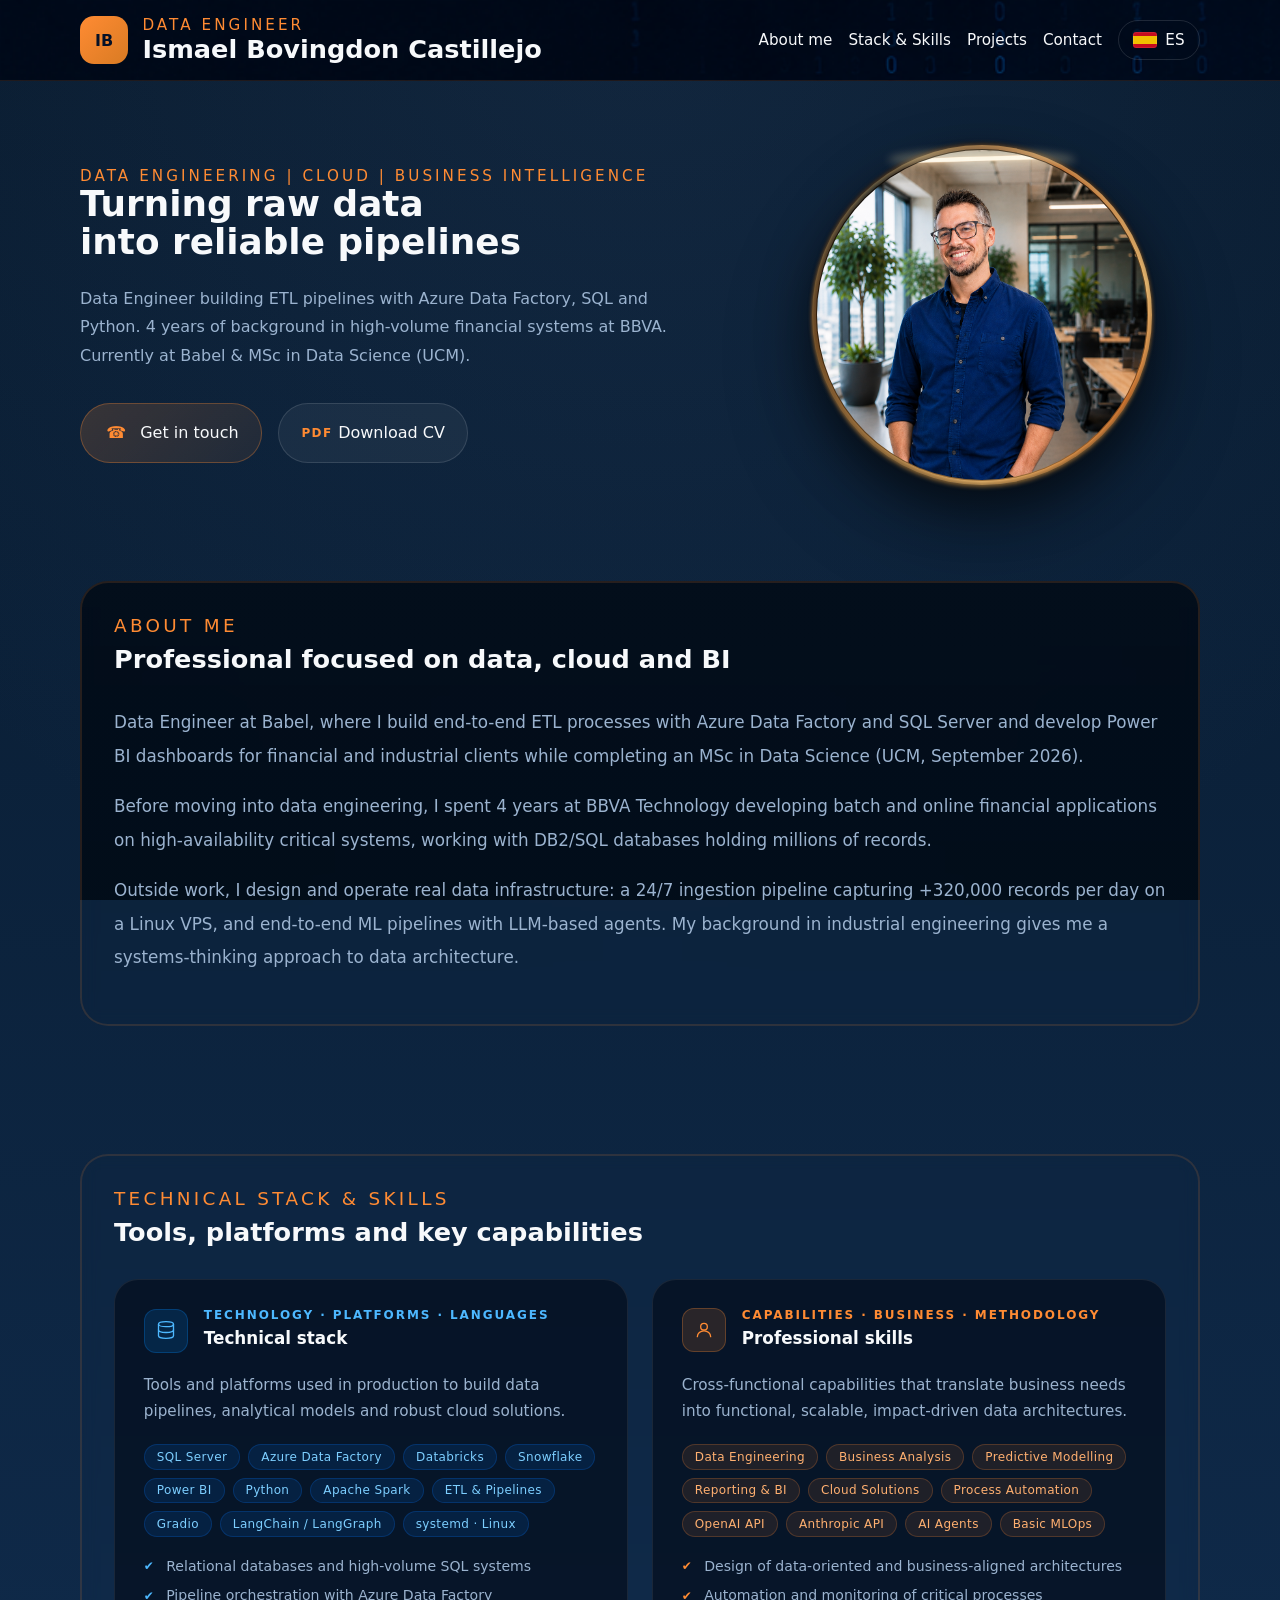
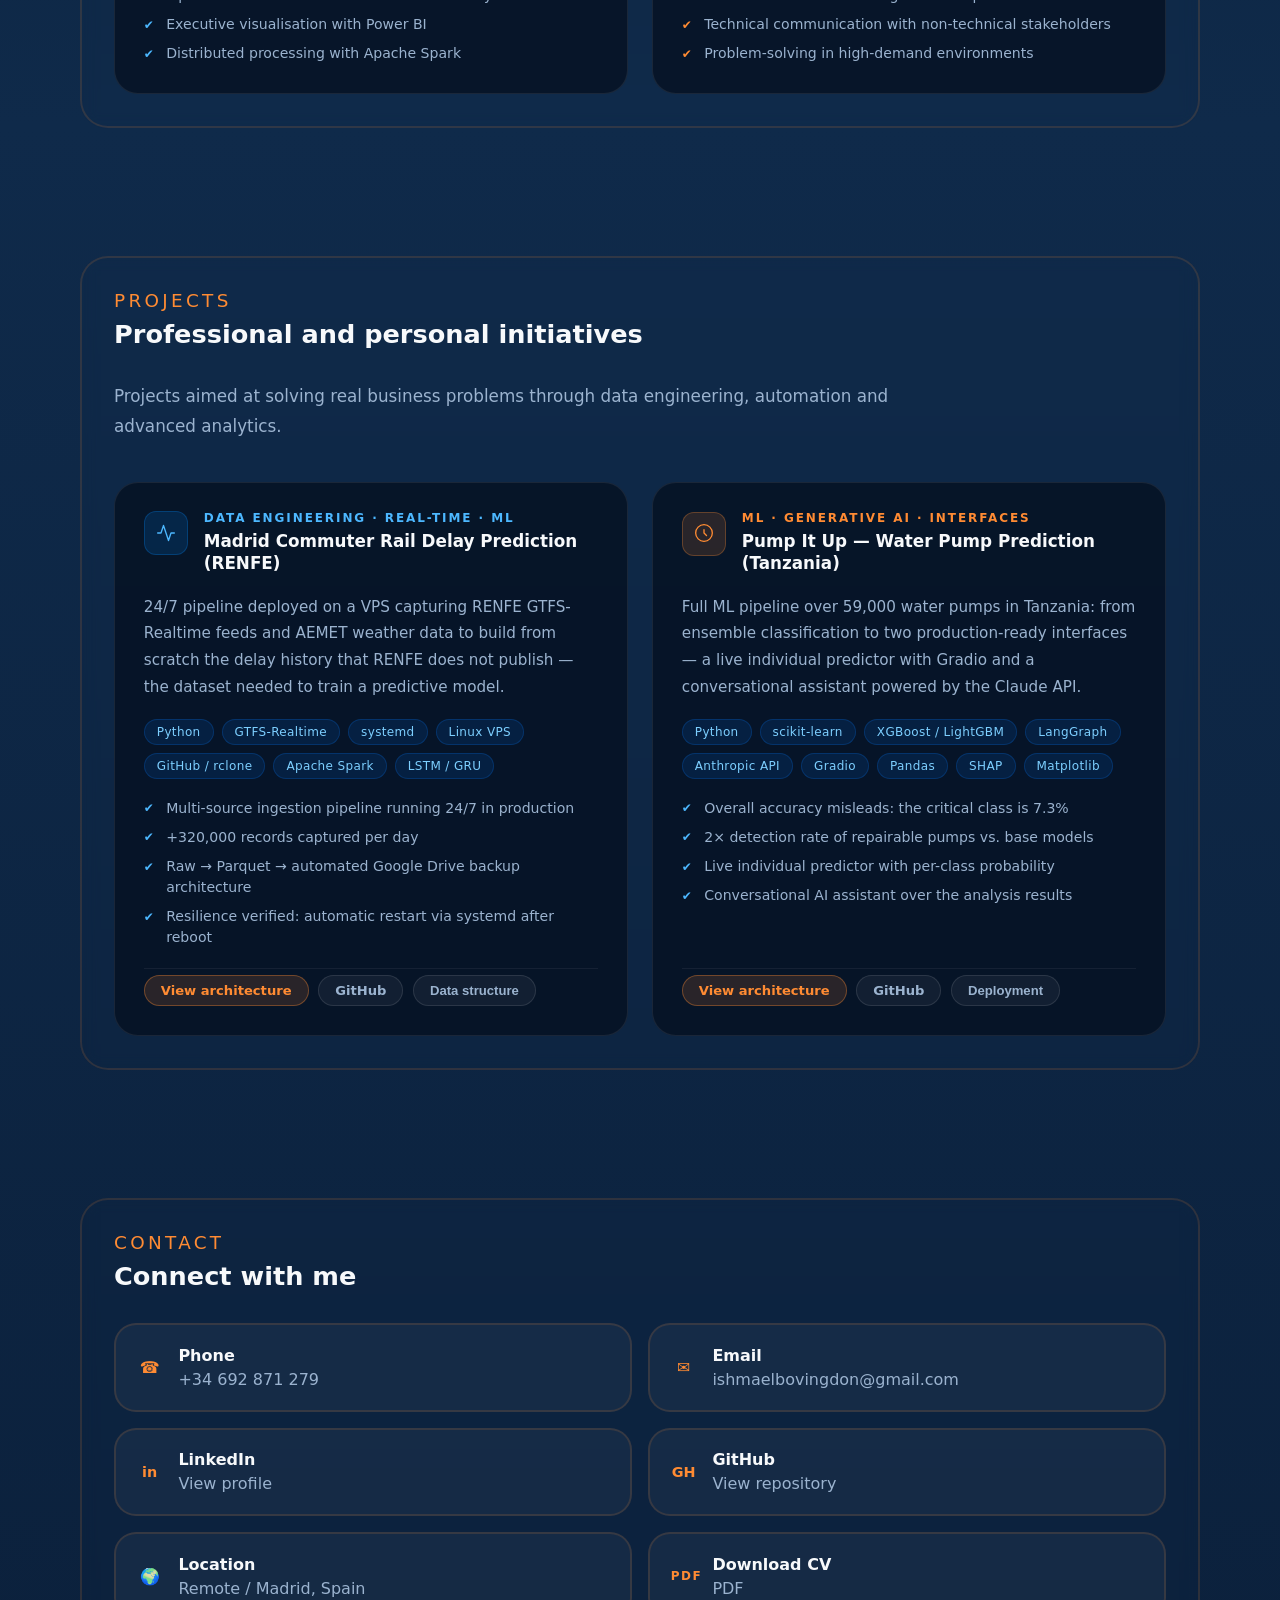
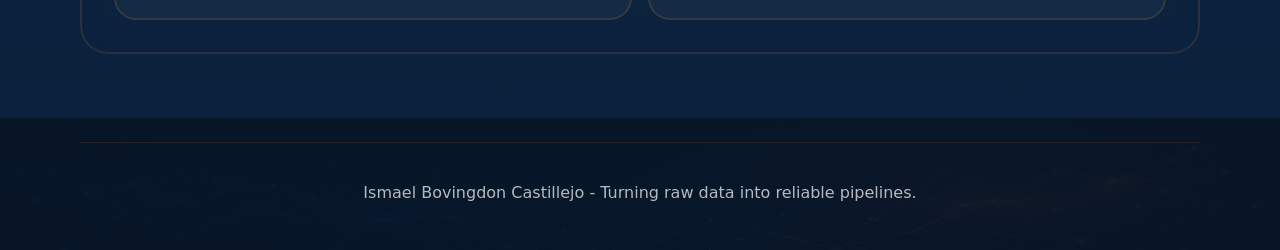
==== index-en.html @ 534a8f29 "Change job title from Junior Data Engineer to Data Engineer" ====
<!DOCTYPE html>
<html lang="en">
<head>
  <meta charset="UTF-8" />
  <meta name="viewport" content="width=device-width, initial-scale=1.0" />
  <title>Ismael Bovingdon Castillejo | Data Engineer</title>
  <link rel="stylesheet" href="styles.css" />
  <style>
    /* Modal deployment */
    .modal-overlay {
      display: none;
      position: fixed;
      inset: 0;
      z-index: 100;
      background: rgba(4, 17, 39, 0.88);
      backdrop-filter: blur(8px);
      -webkit-backdrop-filter: blur(8px);
      align-items: center;
      justify-content: center;
      padding: 1.5rem;
    }
    .modal-overlay.open { display: flex; }
    .modal-box {
      background: linear-gradient(145deg, #0c1a36, #112846);
      border: 1px solid rgba(255, 139, 51, 0.28);
      border-radius: 24px;
      padding: 2rem;
      max-width: 860px;
      width: 100%;
      max-height: 90vh;
      overflow-y: auto;
      position: relative;
      display: flex;
      flex-direction: column;
      gap: 1.4rem;
    }
    .modal-close {
      position: absolute;
      top: 1.2rem;
      right: 1.4rem;
      background: none;
      border: none;
      color: var(--muted);
      font-size: 1.5rem;
      cursor: pointer;
      line-height: 1;
      transition: color 0.2s;
    }
    .modal-close:hover { color: var(--accent); }
    .modal-title {
      font-size: 1.1rem;
      font-weight: 700;
      color: var(--text);
      padding-right: 2rem;
    }
    .modal-subtitle {
      font-size: 0.85rem;
      color: var(--accent);
      letter-spacing: 0.14em;
      text-transform: uppercase;
      margin-top: -0.8rem;
    }
    .modal-images {
      display: grid;
      grid-template-columns: 1fr 1fr;
      gap: 1rem;
    }
    .modal-images img {
      width: 100%;
      border-radius: 14px;
      border: 1px solid rgba(255, 255, 255, 0.08);
    }
    .modal-caption {
      font-size: 0.8rem;
      color: var(--muted);
      text-align: center;
      margin-top: 0.3rem;
    }
    .modal-pdf-frame {
      width: 100%;
      height: 72vh;
      border: 1px solid rgba(255, 255, 255, 0.08);
      border-radius: 14px;
      background: #0a1730;
    }
    .modal-pdf-actions {
      display: flex;
      justify-content: center;
      flex-wrap: wrap;
      gap: 1rem;
    }
    @media (max-width: 600px) {
      .modal-images { grid-template-columns: 1fr; }
      .modal-pdf-frame { height: 60vh; }
    }
  </style>
  <!-- Google tag (gtag.js) -->
  <script async src="https://www.googletagmanager.com/gtag/js?id=G-GRXR2Z2P9X"></script>
  <script>
    window.dataLayer = window.dataLayer || [];
    function gtag(){dataLayer.push(arguments);}
    gtag('js', new Date());

    gtag('config', 'G-GRXR2Z2P9X');
  </script>
</head>
<body>
  <header class="site-header">
    <div class="container header-inner">
      <div class="brand-group">
        <span class="brand-symbol">IB</span>
        <div>
          <p class="eyebrow">Data Engineer</p>
          <h1>Ismael Bovingdon Castillejo</h1>
        </div>
      </div>
      <nav class="main-nav" aria-label="Main navigation">
        <a href="#about">About me</a>
        <a href="#skills">Stack & Skills</a>
        <a href="#projects">Projects</a>
        <a href="#contact">Contact</a>
        <a class="lang-toggle" href="index.html" title="Versión en español">
          <span class="flag-icon flag-icon--es" aria-hidden="true"></span>
          ES
        </a>
      </nav>
    </div>
  </header>

  <main>
    <section class="hero">
      <div class="container hero-grid">
        <div class="hero-copy">
          <p class="eyebrow">Data Engineering | Cloud | Business Intelligence</p>
          <h2>Turning raw data<br>into reliable pipelines</h2>
          <p class="hero-text">
            Data Engineer building ETL pipelines with Azure Data Factory, SQL and Python. 
            4 years of background in high-volume financial systems at BBVA. 
            Currently at Babel & MSc in Data Science (UCM).
          </p>
          <div class="hero-actions">
            <a class="cta-button accent" href="#contact">
              <span class="icon-phone" aria-hidden="true"></span>
              Get in touch
            </a>
            <a class="cta-button" href="assets/CV_Ismael_Bovingdon_EN.pdf" download>
              <span class="icon-pdf" aria-hidden="true"></span>
              Download CV
            </a>
          </div>
        </div>

        <div class="hero-visual">
          <div class="avatar-wrapper">
            <div class="avatar-frame">
              <img src="assets/profile.png" alt="Ismael Bovingdon" />
            </div>
          </div>
        </div>
      </div>
    </section>

    <section id="about" class="section about-section">
      <div class="container section-inner">
        <div class="section-heading">
          <span>About me</span>
          <h2>Professional focused on data, cloud and BI</h2>
        </div>
        <div class="about-copy">
          <p>Data Engineer at Babel, where I build end-to-end ETL processes with Azure Data Factory and SQL Server and develop Power BI dashboards for financial and industrial clients while completing an MSc in Data Science (UCM, September 2026).</p>  
          <p>Before moving into data engineering, I spent 4 years at BBVA Technology developing batch and online financial applications on high-availability critical systems, working with DB2/SQL databases holding millions of records.</p>
          <p>Outside work, I design and operate real data infrastructure: a 24/7 ingestion pipeline capturing +320,000 records per day on a Linux VPS, and end-to-end ML pipelines with LLM-based agents. My background in industrial engineering gives me a systems-thinking approach to data architecture.</p>
        </div>
      </div>
    </section>

    <section id="skills" class="section skills-section">
      <div class="container section-inner">
        <div class="section-heading">
          <span>Technical Stack & Skills</span>
          <h2>Tools, platforms and key capabilities</h2>
        </div>

        <div class="project-cards-grid">

          <!-- Card Tech Stack -->
          <article class="project-card-enterprise">
            <div class="pce-glow pce-glow--blue"></div>
            <div class="pce-header">
              <div class="pce-icon" aria-hidden="true">
                <svg viewBox="0 0 24 24" fill="none" stroke="currentColor" stroke-width="1.6" stroke-linecap="round" stroke-linejoin="round">
                  <ellipse cx="12" cy="5" rx="9" ry="3"/><path d="M21 12c0 1.66-4 3-9 3s-9-1.34-9-3"/><path d="M3 5v14c0 1.66 4 3 9 3s9-1.34 9-3V5"/>
                </svg>
              </div>
              <div class="pce-meta">
                <span class="pce-category">Technology · Platforms · Languages</span>
                <h3 class="pce-title">Technical stack</h3>
              </div>
            </div>
            <p class="pce-description">Tools and platforms used in production to build data pipelines, analytical models and robust cloud solutions.</p>
            <div class="pce-stack">
              <span>SQL Server</span>
              <span>Azure Data Factory</span>
              <span>Databricks</span>
              <span>Snowflake</span>
              <span>Power BI</span>
              <span>Python</span>
              <span>Apache Spark</span>
              <span>ETL & Pipelines</span>
              <span>Gradio</span>
              <span>LangChain / LangGraph</span>
              <span>systemd · Linux</span>
            </div>
            <ul class="pce-impact">
              <li>Relational databases and high-volume SQL systems</li>
              <li>Pipeline orchestration with Azure Data Factory</li>
              <li>Executive visualisation with Power BI</li>
              <li>Distributed processing with Apache Spark</li>
            </ul>
          </article>

          <!-- Card Skills -->
          <article class="project-card-enterprise">
            <div class="pce-glow pce-glow--orange"></div>
            <div class="pce-header">
              <div class="pce-icon pce-icon--orange" aria-hidden="true">
                <svg viewBox="0 0 24 24" fill="none" stroke="currentColor" stroke-width="1.6" stroke-linecap="round" stroke-linejoin="round">
                  <circle cx="12" cy="8" r="4"/><path d="M4 20c0-4 3.6-7 8-7s8 3 8 7"/>
                </svg>
              </div>
              <div class="pce-meta">
                <span class="pce-category pce-category--orange">Capabilities · Business · Methodology</span>
                <h3 class="pce-title">Professional skills</h3>
              </div>
            </div>
            <p class="pce-description">Cross-functional capabilities that translate business needs into functional, scalable, impact-driven data architectures.</p>
            <div class="pce-stack pce-stack--orange">
              <span>Data Engineering</span>
              <span>Business Analysis</span>
              <span>Predictive Modelling</span>
              <span>Reporting & BI</span>
              <span>Cloud Solutions</span>
              <span>Process Automation</span>
              <span>OpenAI API</span>
              <span>Anthropic API</span>
              <span>AI Agents</span>
              <span>Basic MLOps</span>
            </div>
            <ul class="pce-impact pce-impact--orange">
              <li>Design of data-oriented and business-aligned architectures</li>
              <li>Automation and monitoring of critical processes</li>
              <li>Technical communication with non-technical stakeholders</li>
              <li>Problem-solving in high-demand environments</li>
            </ul>
          </article>

        </div>
      </div>
    </section>

    <section id="projects" class="section projects-section">
      <div class="container section-inner">
        <div class="section-heading">
          <span>Projects</span>
          <h2>Professional and personal initiatives</h2>
        </div>
        <p class="projects-narrative">Projects aimed at solving real business problems through data engineering, automation and advanced analytics.</p>

        <div class="project-cards-grid">

          <!-- Card 1 — TFM Cercanías RENFE -->
          <article class="project-card-enterprise">
            <div class="pce-glow pce-glow--blue"></div>
            <div class="pce-header">
              <div class="pce-icon" aria-hidden="true">
                <svg viewBox="0 0 24 24" fill="none" stroke="currentColor" stroke-width="1.6" stroke-linecap="round" stroke-linejoin="round">
                  <polyline points="22 12 18 12 15 21 9 3 6 12 2 12"/>
                </svg>
              </div>
              <div class="pce-meta">
                <span class="pce-category">Data Engineering · Real-Time · ML</span>
                <h3 class="pce-title">Madrid Commuter Rail Delay Prediction (RENFE)</h3>
              </div>
            </div>
            <p class="pce-description">24/7 pipeline deployed on a VPS capturing RENFE GTFS-Realtime feeds and AEMET weather data to build from scratch the delay history that RENFE does not publish — the dataset needed to train a predictive model.</p>
            <div class="pce-stack">
              <span>Python</span>
              <span>GTFS-Realtime</span>
              <span>systemd</span>
              <span>Linux VPS</span>
              <span>GitHub / rclone</span>
              <span>Apache Spark</span>
              <span>LSTM / GRU</span>
            </div>
            <ul class="pce-impact">
              <li>Multi-source ingestion pipeline running 24/7 in production</li>
              <li>+320,000 records captured per day</li>
              <li>Raw → Parquet → automated Google Drive backup architecture</li>
              <li>Resilience verified: automatic restart via systemd after reboot</li>
            </ul>
            <div class="pce-actions">
              <a class="pce-btn pce-btn--primary" href="https://github.com/I-Bovingdon/Renfe-delay-prediction-pipeline/blob/main/README.md" target="_blank" rel="noopener">View architecture</a>
              <a class="pce-btn" href="https://github.com/I-Bovingdon/Renfe-delay-prediction-pipeline" target="_blank" rel="noopener">GitHub</a>
              <button class="pce-btn" onclick="document.getElementById('modal-renfe-pdf').classList.add('open')">Data structure</button>
            </div>
          </article>

          <!-- Card 2 — Pump It Up -->
          <article class="project-card-enterprise">
            <div class="pce-glow pce-glow--orange"></div>
            <div class="pce-header">
              <div class="pce-icon pce-icon--orange" aria-hidden="true">
                <svg viewBox="0 0 24 24" fill="none" stroke="currentColor" stroke-width="1.6" stroke-linecap="round" stroke-linejoin="round">
                  <path d="M12 2a10 10 0 1 0 0 20A10 10 0 0 0 12 2z"/><path d="M12 8v4l3 3"/>
                </svg>
              </div>
              <div class="pce-meta">
                <span class="pce-category pce-category--orange">ML · Generative AI · Interfaces</span>
                <h3 class="pce-title">Pump It Up — Water Pump Prediction (Tanzania)</h3>
              </div>
            </div>
            <p class="pce-description">Full ML pipeline over 59,000 water pumps in Tanzania: from ensemble classification to two production-ready interfaces — a live individual predictor with Gradio and a conversational assistant powered by the Claude API.</p>
            <div class="pce-stack">
              <span>Python</span>
              <span>scikit-learn</span>
              <span>XGBoost / LightGBM</span>
              <span>LangGraph</span>
              <span>Anthropic API</span>
              <span>Gradio</span>
              <span>Pandas</span>
              <span>SHAP</span>
              <span>Matplotlib</span>
            </div>
            <ul class="pce-impact">
              <li>Overall accuracy misleads: the critical class is 7.3%</li>
              <li>2× detection rate of repairable pumps vs. base models</li>
              <li>Live individual predictor with per-class probability</li>
              <li>Conversational AI assistant over the analysis results</li>
            </ul>
            <div class="pce-actions">
              <a class="pce-btn pce-btn--primary" href="https://github.com/I-Bovingdon/MachineLearning_Pipeline_WaterInfrastructure_Agentic_EDA/blob/main/README.md" target="_blank" rel="noopener">View architecture</a>
              <a class="pce-btn" href="https://github.com/I-Bovingdon/MachineLearning_Pipeline_WaterInfrastructure_Agentic_EDA" target="_blank" rel="noopener">GitHub</a>
              <button class="pce-btn" onclick="document.getElementById('modal-pumpitup').classList.add('open')">Deployment</button>
            </div>
          </article>

        </div>
      </div>
    </section>

    <section id="contact" class="section contact-section">
      <div class="container section-inner">
        <div class="section-heading">
          <span>Contact</span>
          <h2>Connect with me</h2>
        </div>
        <div class="contact-grid">
          <a class="contact-card" href="tel:+34692871279">
            <span class="icon-phone"></span>
            <div>
              <h3>Phone</h3>
              <p>+34 692 871 279</p>
            </div>
          </a>
          <a class="contact-card" href="mailto:ishmaelbovingdon@gmail.com">
            <span class="icon-mail"></span>
            <div>
              <h3>Email</h3>
              <p>ishmaelbovingdon@gmail.com</p>
            </div>
          </a>
          <a class="contact-card" href="https://www.linkedin.com/in/ismael-bovingdon-castillejo-6a775074/" target="_blank" rel="noopener noreferrer">
            <span class="icon-linkedin"></span>
            <div>
              <h3>LinkedIn</h3>
              <p>View profile</p>
            </div>
          </a>
          <a class="contact-card" href="https://github.com/I-Bovingdon" target="_blank" rel="noopener noreferrer">
            <span class="icon-github"></span>
            <div>
              <h3>GitHub</h3>
              <p>View repository</p>
            </div>
          </a>
          <div class="contact-card location-card" role="button" aria-label="Remote, Madrid, Spain">
            <span class="icon-location"></span>
            <div>
              <h3>Location</h3>
              <p>Remote / Madrid, Spain</p>
            </div>
          </div>
          <a class="contact-card" href="assets/CV_Ismael_Bovingdon_EN.pdf" download>
            <span class="icon-pdf"></span>
            <div>
              <h3>Download CV</h3>
              <p>PDF</p>
            </div>
          </a>
        </div>
      </div>
    </section>
  </main>

  <footer class="site-footer">
    <div class="container footer-inner">
      <p>Ismael Bovingdon Castillejo - Turning raw data into reliable pipelines.</p>
    </div>
  </footer>

  <!-- Modal: Pump It Up Deployment -->
  <div id="modal-pumpitup" class="modal-overlay" role="dialog" aria-modal="true" aria-label="Deployment — Pump It Up">
    <div class="modal-box">
      <button class="modal-close" onclick="document.getElementById('modal-pumpitup').classList.remove('open')" aria-label="Close">×</button>
      <p class="modal-subtitle">ML · Generative AI · Interfaces</p>
      <p class="modal-title">Pump It Up — Deployment interfaces</p>
      <div class="modal-images">
        <div>
          <img
            src="https://raw.githubusercontent.com/I-Bovingdon/MachineLearning_Pipeline_WaterInfrastructure_Agentic_EDA/main/05_images/EDA&Predictor.png"
            alt="Annex B — EDA Explorer & Individual Predictor (Gradio)"
          />
          <p class="modal-caption">Annex B — EDA Explorer & Individual Predictor (Gradio, port 7860)</p>
        </div>
        <div>
          <img
            src="https://raw.githubusercontent.com/I-Bovingdon/MachineLearning_Pipeline_WaterInfrastructure_Agentic_EDA/main/05_images/LLM-Assistant.png"
            alt="Annex C — Conversational AI Assistant (Claude API)"
          />
          <p class="modal-caption">Annex C — Conversational AI Assistant via Claude API (port 7862)</p>
        </div>
      </div>
    </div>
  </div>

  <!-- Modal: RENFE Data Structure (PDF) -->
  <div id="modal-renfe-pdf" class="modal-overlay" role="dialog" aria-modal="true" aria-label="Data structure — TFM Cercanías">
    <div class="modal-box">
      <button class="modal-close" onclick="document.getElementById('modal-renfe-pdf').classList.remove('open')" aria-label="Close">×</button>
      <p class="modal-subtitle">Data Engineering · Real-time · ML</p>
      <p class="modal-title">TFM Cercanías — Capture pipeline data structure</p>
      <iframe class="modal-pdf-frame" src="assets/Estructura_Datos_TFM_Cercanias.pdf#view=FitH" title="Data structure — TFM Cercanías (PDF)" loading="lazy"></iframe>
      <div class="modal-pdf-actions">
        <a class="pce-btn" href="assets/Estructura_Datos_TFM_Cercanias.pdf" target="_blank" rel="noopener">Open in new tab</a>
        <a class="pce-btn" href="https://github.com/I-Bovingdon/Renfe-delay-prediction-pipeline/blob/main/Estructura_Datos_TFM_Cercanias.pdf" target="_blank" rel="noopener">View on GitHub</a>
      </div>
    </div>
  </div>

  <script>
    // Close any modal on outside click
    document.querySelectorAll('.modal-overlay').forEach(function(overlay) {
      overlay.addEventListener('click', function(e) {
        if (e.target === overlay) overlay.classList.remove('open');
      });
    });
    // Close modals on Escape
    document.addEventListener('keydown', function(e) {
      if (e.key === 'Escape') {
        document.querySelectorAll('.modal-overlay.open').forEach(function(o) { o.classList.remove('open'); });
      }
    });

    const accordionHeaders = document.querySelectorAll('.accordion-header');
    accordionHeaders.forEach((header) => {
      header.addEventListener('click', () => {
        const expanded = header.getAttribute('aria-expanded') === 'true';
        accordionHeaders.forEach((item) => {
          item.setAttribute('aria-expanded', 'false');
          item.nextElementSibling.style.maxHeight = null;
        });
        if (!expanded) {
          header.setAttribute('aria-expanded', 'true');
          const panel = header.nextElementSibling;
          panel.style.maxHeight = panel.scrollHeight + 'px';
        }
      });
    });
  </script>
</body>
</html>
---- styles.css ----
:root {
  --bg: #041127;
  --surface: #0c1a36;
  --surface-soft: #112846;
  --surface-light: #1b3563;
  --accent: #ff8b33;
  --accent-soft: rgba(255, 139, 51, 0.18);
  --text: #f7f9fb;
  --muted: #9bb3cf;
}

* {
  box-sizing: border-box;
}

html {
  scroll-behavior: smooth;
}

body {
  margin: 0;
  font-family: Inter, system-ui, -apple-system, BlinkMacSystemFont, 'Segoe UI', sans-serif;
  background: radial-gradient(circle at top, rgba(68, 100, 145, 0.16), transparent 28%),
    linear-gradient(180deg, #081a2d 0%, #0f2a4a 50%, #0b203b 100%);
  color: var(--text);
}

img {
  display: block;
  max-width: 100%;
}

.container {
  width: min(1120px, calc(100% - 2rem));
  margin: 0 auto;
}

.site-header {
  position: sticky;
  top: 0;
  z-index: 20;
  background-color: rgba(8, 22, 40, 0.88);
  background-image: url("assets/header.png");
  background-size: cover;
  background-position: center;
  background-attachment: fixed;
  backdrop-filter: blur(10px);
  border-bottom: 1px solid rgba(255, 139, 51, 0.12);
}

.header-inner {
  display: flex;
  align-items: center;
  justify-content: space-between;
  gap: 1rem;
  padding: 1rem 0;
}

.brand-group {
  display: flex;
  align-items: center;
  gap: 0.9rem;
}

.brand-symbol {
  width: 48px;
  height: 48px;
  display: grid;
  place-items: center;
  border-radius: 14px;
  background: linear-gradient(135deg, var(--accent), #d97b23);
  font-weight: 800;
  color: #041127;
}

.eyebrow {
  margin: 0;
  letter-spacing: 0.2em;
  text-transform: uppercase;
  color: var(--accent);
  font-size: 0.95rem;
}

h1,
h2,
h3 {
  margin: 0;
}

h1 {
  font-size: clamp(1.4rem, 2vw, 2rem);
}

.main-nav {
  display: flex;
  flex-wrap: wrap;
  align-items: center;
  gap: 1rem;
}

.main-nav a {
  color: var(--text);
  text-decoration: none;
  font-size: 0.95rem;
  transition: color 0.25s ease;
}

.main-nav a:hover,
.main-nav a:focus-visible {
  color: var(--accent);
}

.lang-toggle {
  display: inline-flex;
  align-items: center;
  gap: 0.5rem;
  border: 1px solid rgba(255, 255, 255, 0.12);
  padding: 0.6rem 0.9rem;
  border-radius: 999px;
}

.flag-icon {
  width: 24px;
  height: 16px;
  display: inline-block;
  background: #012169;
  background-image: url("data:image/svg+xml,%3Csvg xmlns='http://www.w3.org/2000/svg' viewBox='0 0 60 30'%3E%3Crect width='60' height='30' fill='%23012169'/%3E%3Cpath d='M0 0 L60 30 M60 0 L0 30' stroke='%23fff' stroke-width='6'/%3E%3Cpath d='M0 0 L60 30 M60 0 L0 30' stroke='%23cf142b' stroke-width='4'/%3E%3Cpath d='M30 0 L30 30 M0 15 L60 15' stroke='%23fff' stroke-width='10'/%3E%3Cpath d='M30 0 L30 30 M0 15 L60 15' stroke='%23cf142b' stroke-width='6'/%3E%3C/svg%3E");
  background-size: cover;
  border-radius: 3px;
  box-shadow: inset 0 0 0 1px rgba(255, 255, 255, 0.08);
}

/* Bandera española — usada en index-en.html */
.flag-icon--es {
  background-color: #c60b1e;
  background-image: url("data:image/svg+xml,%3Csvg xmlns='http://www.w3.org/2000/svg' viewBox='0 0 60 30'%3E%3Crect width='60' height='30' fill='%23c60b1e'/%3E%3Crect y='7.5' width='60' height='15' fill='%23f1bf00'/%3E%3C/svg%3E");
}

.hero {
  padding: 4rem 0 2rem;
}

.hero-grid {
  display: grid;
  grid-template-columns: 1.2fr 0.8fr;
  gap: 2rem;
  align-items: center;
}

.hero-copy h2 {
  font-size: clamp(1.8rem, 2.8vw, 2.7rem);
  line-height: 1.05;
}

.hero-text {
  max-width: 620px;
  margin: 1.5rem 0 2rem;
  line-height: 1.8;
  color: var(--muted);
}

.hero-actions {
  display: flex;
  flex-wrap: wrap;
  gap: 1rem;
}

.cta-button {
  display: inline-flex;
  align-items: center;
  gap: 0.7rem;
  padding: 1rem 1.4rem;
  border-radius: 999px;
  text-decoration: none;
  color: var(--text);
  background: rgba(255, 255, 255, 0.05);
  border: 1px solid rgba(255, 255, 255, 0.12);
  transition: transform 0.2s ease, box-shadow 0.2s ease, background 0.2s ease;
}

.cta-button:hover,
.cta-button:focus-visible {
  transform: translateY(-2px);
  box-shadow: 0 16px 30px rgba(255, 139, 51, 0.18);
  background: rgba(255, 139, 51, 0.14);
}

.cta-button.accent {
  background: linear-gradient(135deg, rgba(255, 139, 51, 0.18), rgba(255, 139, 51, 0.08));
  border-color: rgba(255, 139, 51, 0.3);
}

.icon-phone,
.icon-pdf,
.icon-mail,
.icon-linkedin,
.icon-github,
.icon-location {
  display: inline-grid;
  place-items: center;
  width: 1.6rem;
  height: 1.6rem;
  color: var(--accent);
  flex-shrink: 0;
}

.icon-phone::before {
  content: '\260E';
}

.icon-pdf::before {
  content: 'PDF';
  font-size: 0.75rem;
  letter-spacing: 0.12em;
  font-weight: 700;
}

.icon-mail::before {
  content: '\2709';
}

.icon-linkedin::before {
  content: 'in';
  font-weight: 700;
  font-size: 0.9rem;
}

.icon-github::before {
  content: 'GH';
  font-size: 0.9rem;
  font-weight: 700;
  display: grid;
  place-items: center;
}

.icon-location::before {
  content: '\1F30D';
}

.hero-visual {
  display: flex;
  justify-content: center;
  align-items: center;
}

/* Wrapper que porta el marco con relieve */
.avatar-wrapper {
  position: relative;
  width: 340px;
  height: 340px;
  border-radius: 50%;
  flex-shrink: 0;

  /* Anillo exterior con gradiente que simula la luz incidente */
  background: conic-gradient(
    from 120deg,
    rgba(255, 139, 51, 0.85) 0deg,
    rgba(255, 200, 120, 0.95) 60deg,
    rgba(180, 100, 20, 0.6) 140deg,
    rgba(80, 50, 10, 0.4) 200deg,
    rgba(255, 139, 51, 0.7) 270deg,
    rgba(255, 200, 120, 0.9) 320deg,
    rgba(255, 139, 51, 0.85) 360deg
  );
  padding: 5px;

  /* Sombras en capas: elevación + oclusión ambiental */
  box-shadow:
    0 2px 4px rgba(255, 180, 80, 0.5),          /* luz superior — highlight */
    0 -2px 4px rgba(80, 40, 5, 0.6),            /* sombra inferior del anillo */
    0 20px 50px rgba(0, 0, 0, 0.55),            /* sombra de elevación */
    0 40px 90px rgba(0, 0, 0, 0.3),             /* sombra difusa larga */
    inset 0 2px 4px rgba(255, 220, 140, 0.4),   /* brillo interior superior */
    inset 0 -2px 4px rgba(40, 20, 0, 0.5);      /* profundidad interior inferior */
}

/* Segundo anillo interior oscuro — crea la sensación de surco/bisel */
.avatar-wrapper::before {
  content: '';
  position: absolute;
  inset: 4px;
  border-radius: 50%;
  background: linear-gradient(145deg, rgba(20, 10, 0, 0.7), rgba(60, 30, 5, 0.3));
  box-shadow:
    inset 0 3px 6px rgba(0, 0, 0, 0.7),
    inset 0 -2px 4px rgba(255, 160, 60, 0.15);
  z-index: 1;
  pointer-events: none;
}

/* Destello especular en la parte superior del anillo */
.avatar-wrapper::after {
  content: '';
  position: absolute;
  top: 6px;
  left: 50%;
  transform: translateX(-50%);
  width: 55%;
  height: 18px;
  border-radius: 50%;
  background: linear-gradient(180deg, rgba(255, 235, 180, 0.55), transparent);
  filter: blur(4px);
  z-index: 3;
  pointer-events: none;
}

/* El contenedor real de la foto */
.avatar-frame {
  width: 100%;
  height: 100%;
  border-radius: 50%;
  overflow: hidden;
  position: relative;
  z-index: 2;
}

.avatar-frame img {
  width: 100%;
  height: 100%;
  object-fit: cover;
  object-position: center;
  display: block;
}

.section {
  padding: 4rem 0;
}

.section-heading {
  display: grid;
  gap: 0.5rem;
  margin-bottom: 2rem;
}

.section-heading span {
  display: inline-block;
  color: var(--accent);
  letter-spacing: 0.18em;
  text-transform: uppercase;
  font-size: 1.15rem;
}

.section-heading h2 {
  font-size: clamp(1.5rem, 2vw, 2.1rem);
}

.section-inner {
  background-color: rgba(255, 255, 255, 0.03);
  border: 2px solid rgba(255, 139, 51, 0.14);
  border-radius: 28px;
  padding: 2rem;
}

/* Fondos específicos para secciones */
#about .section-inner {
  background-color: transparent;
  background-image: linear-gradient(rgba(2,12,24,0.85), rgba(2,12,24,0.94)), url("assets/about.png");
  background-size: cover;
  background-position: center right;
  background-attachment: fixed;
}

#skills .section-inner {
  background-color: transparent;
  background-image: linear-gradient(rgba(2,12,24,0.8), rgba(2,12,24,0.88)), url("assets/skills.png");
  background-size: cover;
  background-position: center left;
  background-attachment: fixed;
}

#projects .section-inner {
  background-color: transparent;
  background-image: linear-gradient(rgba(2,12,24,0.8), rgba(2,12,24,0.88)), url("assets/projects.png");
  background-size: cover;
  background-position: center right;
  background-attachment: fixed;
}

#contact .section-inner {
  background-color: transparent;
  background-image: linear-gradient(rgba(2,12,24,0.75), rgba(2,12,24,0.85)), url("assets/footer.png");
  background-size: cover;
  background-position: center right;
  background-attachment: fixed;
  color: var(--text);
}

.about-copy p {
  font-size: 1.05rem;
  line-height: 2;
  color: var(--muted);
  margin-top: 1rem;
}

.accordion-group {
  display: grid;
  gap: 1.2rem;
}

.accordion-card {
  background: rgba(2, 12, 24, 0.9);
  border: 2px solid rgba(255, 139, 51, 0.16);
  border-radius: 20px;
  overflow: hidden;
}

.accordion-header {
  width: 100%;
  text-align: left;
  padding: 1.4rem 1.5rem;
  font-size: 1rem;
  font-weight: 700;
  background: linear-gradient(180deg, rgba(255, 255, 255, 0.02), rgba(255, 255, 255, 0));
  color: var(--text);
  border: none;
  cursor: pointer;
  display: flex;
  justify-content: space-between;
  align-items: center;
  gap: 1rem;
}

.accordion-header::after {
  content: '+';
  font-size: 1.3rem;
  color: var(--accent);
  transition: transform 0.25s ease;
}

.accordion-header[aria-expanded='true']::after {
  transform: rotate(45deg);
}

.accordion-content {
  max-height: 0;
  overflow: hidden;
  transition: max-height 0.35s ease;
  padding: 0 1.5rem;
}

.accordion-content p {
  font-size: 1.05rem;
  line-height: 1.8;
  color: var(--muted);
  margin: 1rem 0 0;
}

.accordion-content ul {
  list-style: none;
  padding: 1rem 0 1.5rem;
  margin: 0;
  display: grid;
  gap: 0.9rem;
}

.accordion-content li {
  position: relative;
  padding-left: 1.5rem;
  color: var(--muted);
}

.accordion-content li::before {
  content: '';
  position: absolute;
  left: 0;
  top: 0.7rem;
  width: 0.5rem;
  height: 0.5rem;
  border-radius: 50%;
  background: var(--accent);
}

.project-preview {
  display: grid;
  gap: 1rem;
  padding: 1rem 0 1.5rem;
}

.project-image {
  min-height: 180px;
  border-radius: 18px;
  background: linear-gradient(135deg, rgba(255, 139, 51, 0.12), rgba(3, 16, 39, 0.96));
  border: 1px solid rgba(255, 255, 255, 0.08);
  display: grid;
  place-items: center;
  color: rgba(255, 255, 255, 0.42);
  font-size: 0.95rem;
}

.contact-grid {
  display: grid;
  grid-template-columns: repeat(2, minmax(0, 1fr));
  gap: 1rem;
}

.contact-card {
  display: flex;
  gap: 1rem;
  align-items: center;
  padding: 1.3rem;
  border-radius: 22px;
  background: rgba(255, 255, 255, 0.04);
  border: 2px solid rgba(255, 139, 51, 0.14);
  color: var(--text);
  text-decoration: none;
  transition: transform 0.2s ease, background 0.2s ease, box-shadow 0.15s ease;
}

.contact-card:hover,
.contact-card:focus-visible {
  transform: translateY(-2px);
  background: rgba(255, 139, 51, 0.12);
}

.contact-card h3 {
  margin-bottom: 0.3rem;
  font-size: 1rem;
}

.contact-card p {
  margin: 0;
  color: var(--muted);
}

.location-card {
  cursor: default;
}

.site-footer {
  padding: 1.5rem 0 2rem;
  background-image: linear-gradient(rgba(8, 22, 40, 0.96), rgba(8, 22, 40, 0.96)), url("assets/footer.png");
  background-size: cover;
  background-position: center;
}

.footer-inner {
  border-top: 1px solid rgba(255, 139, 51, 0.1);
  padding-top: 1.5rem;
  color: rgba(255, 255, 255, 0.7);
  text-align: center;
}

/* ── Glassmorphism upgrade para section-inner ── */
.section-inner {
  background-color: rgba(255, 255, 255, 0.03);
  border: 2px solid rgba(255, 139, 51, 0.14);
  border-radius: 28px;
  padding: 2rem;
  backdrop-filter: blur(8px);
  -webkit-backdrop-filter: blur(8px);
}

/* ── Projects narrative ── */
.projects-narrative {
  color: var(--muted);
  font-size: 1.05rem;
  line-height: 1.8;
  margin: 0 0 2.5rem;
  max-width: 860px;
}

/* ── Project cards grid ── */
.project-cards-grid {
  display: grid;
  grid-template-columns: repeat(2, 1fr);
  gap: 1.5rem;
}

/* ── Enterprise project card ── */
.project-card-enterprise {
  position: relative;
  background: rgba(5, 15, 30, 0.72);
  backdrop-filter: blur(12px);
  -webkit-backdrop-filter: blur(12px);
  border: 1px solid rgba(255, 255, 255, 0.08);
  border-radius: 24px;
  padding: 1.8rem;
  display: flex;
  flex-direction: column;
  gap: 1.2rem;
  overflow: hidden;
  transition: transform 0.35s ease, box-shadow 0.35s ease, border-color 0.35s ease;
  cursor: default;
}

.project-card-enterprise:hover {
  transform: translateY(-6px);
  box-shadow: 0 0 40px rgba(0, 140, 255, 0.18), 0 24px 60px rgba(0, 0, 0, 0.45);
  border-color: rgba(255, 139, 51, 0.4);
}

/* Glow de fondo */
.pce-glow {
  position: absolute;
  width: 260px;
  height: 260px;
  border-radius: 50%;
  pointer-events: none;
  opacity: 0;
  transition: opacity 0.4s ease;
  top: -80px;
  right: -80px;
  filter: blur(60px);
}

.project-card-enterprise:hover .pce-glow {
  opacity: 1;
}

.pce-glow--blue  { background: radial-gradient(circle, rgba(0,140,255,0.25), transparent 70%); }
.pce-glow--orange { background: radial-gradient(circle, rgba(255,139,51,0.22), transparent 70%); }

/* Header: icono + meta */
.pce-header {
  display: flex;
  gap: 1rem;
  align-items: flex-start;
}

.pce-icon {
  flex-shrink: 0;
  width: 44px;
  height: 44px;
  border-radius: 12px;
  background: rgba(0, 140, 255, 0.15);
  border: 1px solid rgba(0, 140, 255, 0.25);
  display: grid;
  place-items: center;
  color: #4db8ff;
  transition: background 0.3s ease, box-shadow 0.3s ease;
}

.pce-icon svg {
  width: 20px;
  height: 20px;
}

.project-card-enterprise:hover .pce-icon {
  background: rgba(0, 140, 255, 0.25);
  box-shadow: 0 0 14px rgba(0, 140, 255, 0.35);
}

.pce-icon--orange {
  background: rgba(255, 139, 51, 0.14);
  border-color: rgba(255, 139, 51, 0.28);
  color: var(--accent);
}

.project-card-enterprise:hover .pce-icon--orange {
  background: rgba(255, 139, 51, 0.24);
  box-shadow: 0 0 14px rgba(255, 139, 51, 0.3);
}

.pce-meta {
  display: flex;
  flex-direction: column;
  gap: 0.35rem;
}

.pce-category {
  font-size: 0.75rem;
  letter-spacing: 0.16em;
  text-transform: uppercase;
  color: #4db8ff;
  font-weight: 600;
}

.pce-category--orange { color: var(--accent); }

.pce-title {
  font-size: 1.05rem;
  font-weight: 700;
  line-height: 1.3;
  color: var(--text);
  margin: 0;
}

/* Description */
.pce-description {
  font-size: 0.95rem;
  line-height: 1.75;
  color: var(--muted);
  margin: 0;
}

/* Stack tags */
.pce-stack {
  display: flex;
  flex-wrap: wrap;
  gap: 0.5rem;
}

.pce-stack span {
  font-size: 0.75rem;
  padding: 0.3rem 0.75rem;
  border-radius: 999px;
  background: rgba(0, 120, 255, 0.12);
  border: 1px solid rgba(0, 120, 255, 0.22);
  color: #7dcfff;
  font-weight: 500;
  letter-spacing: 0.03em;
  transition: background 0.25s ease, border-color 0.25s ease;
}

.project-card-enterprise:hover .pce-stack span {
  background: rgba(0, 120, 255, 0.2);
  border-color: rgba(0, 120, 255, 0.38);
}

/* Impact list */
.pce-impact {
  list-style: none;
  margin: 0;
  padding: 0;
  display: grid;
  gap: 0.5rem;
}

.pce-impact li {
  font-size: 0.88rem;
  color: var(--muted);
  padding-left: 1.4rem;
  position: relative;
  line-height: 1.5;
}

.pce-impact li::before {
  content: '✔';
  position: absolute;
  left: 0;
  color: #4db8ff;
  font-size: 0.75rem;
  top: 0.1rem;
}

/* Action buttons */
.pce-actions {
  display: flex;
  flex-wrap: wrap;
  gap: 0.6rem;
  margin-top: auto;
  padding-top: 0.4rem;
  border-top: 1px solid rgba(255, 255, 255, 0.06);
}

.pce-btn {
  display: inline-flex;
  align-items: center;
  gap: 0.4rem;
  padding: 0.45rem 1rem;
  border-radius: 999px;
  font-size: 0.82rem;
  font-weight: 600;
  text-decoration: none;
  color: var(--muted);
  background: rgba(255, 255, 255, 0.05);
  border: 1px solid rgba(255, 255, 255, 0.1);
  transition: background 0.2s ease, color 0.2s ease, border-color 0.2s ease, box-shadow 0.2s ease;
  cursor: pointer;
}

.pce-btn:hover {
  background: rgba(255, 255, 255, 0.1);
  color: var(--text);
  border-color: rgba(255, 255, 255, 0.2);
}

.pce-btn--primary {
  background: rgba(255, 139, 51, 0.14);
  border-color: rgba(255, 139, 51, 0.35);
  color: var(--accent);
}

.pce-btn--primary:hover {
  background: rgba(255, 139, 51, 0.26);
  box-shadow: 0 0 18px rgba(255, 139, 51, 0.22);
  color: #ffb070;
}

/* Stack tags — variante naranja (habilidades) */
.pce-stack--orange span {
  background: rgba(255, 139, 51, 0.1);
  border: 1px solid rgba(255, 139, 51, 0.22);
  color: #ffb070;
}

.project-card-enterprise:hover .pce-stack--orange span {
  background: rgba(255, 139, 51, 0.2);
  border-color: rgba(255, 139, 51, 0.38);
}

/* Impact list — variante naranja (habilidades) */
.pce-impact--orange li::before {
  color: var(--accent);
}

@media (max-width: 860px) {
  .project-cards-grid {
    grid-template-columns: 1fr;
  }
}

@media (max-width: 860px) {
  .hero-grid {
    grid-template-columns: 1fr;
  }

  .header-inner {
    flex-direction: column;
    align-items: stretch;
  }

  .main-nav {
    justify-content: center;
  }

  .contact-grid {
    grid-template-columns: 1fr;
  }
}

@media (max-width: 640px) {
  .hero-actions {
    flex-direction: column;
    align-items: stretch;
  }

  .accordion-header {
    padding: 1.2rem 1.3rem;
  }

  .accordion-content {
    padding-left: 1.3rem;
  }
}
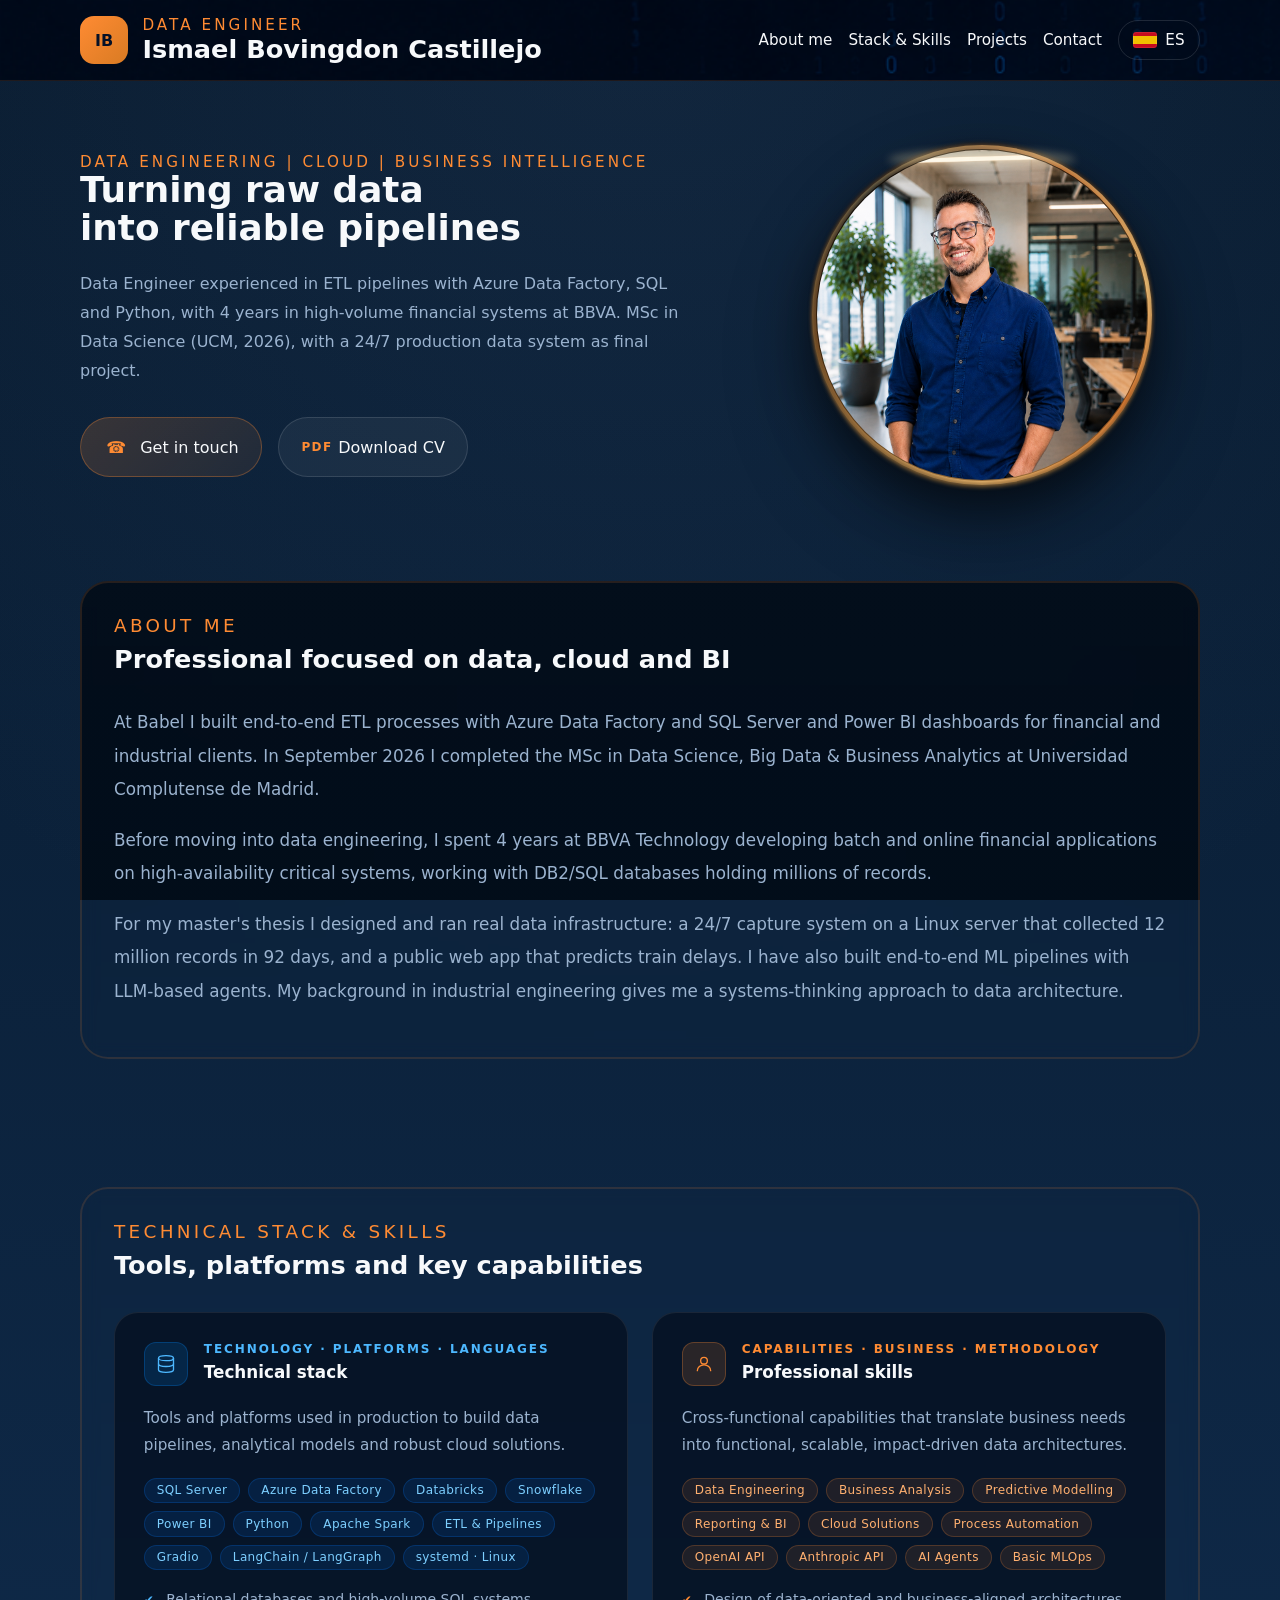
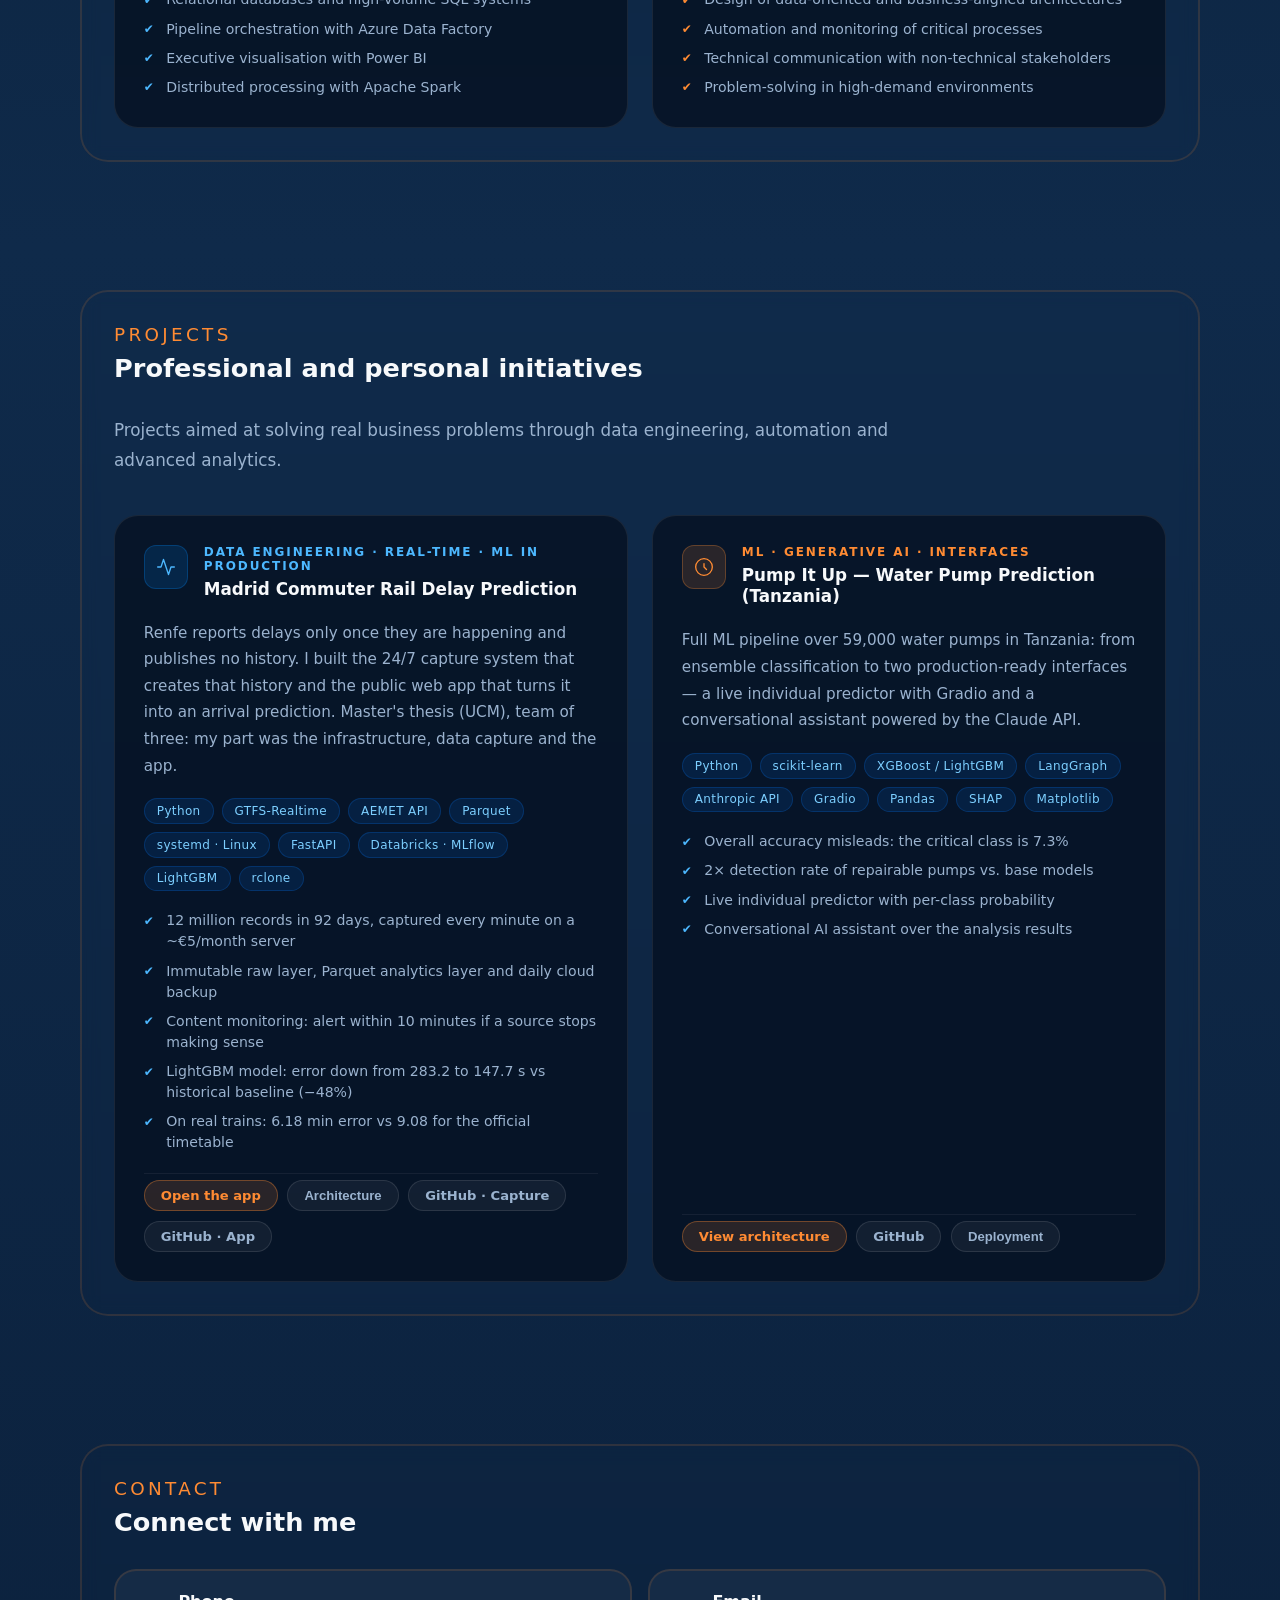
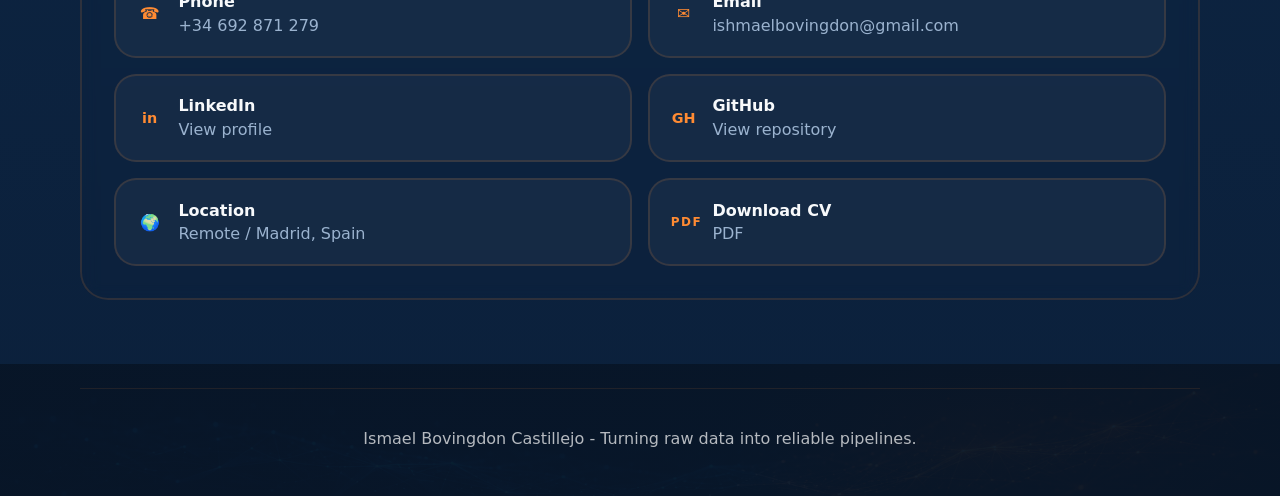
==== commit ee9a2add: "Add files via upload" ====
--- a/index-en.html
+++ b/index-en.html
@@ -134,9 +134,9 @@
           <p class="eyebrow">Data Engineering | Cloud | Business Intelligence</p>
           <h2>Turning raw data<br>into reliable pipelines</h2>
           <p class="hero-text">
-            Data Engineer building ETL pipelines with Azure Data Factory, SQL and Python. 
-            4 years of background in high-volume financial systems at BBVA. 
-            Currently at Babel & MSc in Data Science (UCM).
+            Data Engineer experienced in ETL pipelines with Azure Data Factory, SQL and Python,
+            with 4 years in high-volume financial systems at BBVA.
+            MSc in Data Science (UCM, 2026), with a 24/7 production data system as final project.
           </p>
           <div class="hero-actions">
             <a class="cta-button accent" href="#contact">
@@ -167,9 +167,9 @@
           <h2>Professional focused on data, cloud and BI</h2>
         </div>
         <div class="about-copy">
-          <p>Data Engineer at Babel, where I build end-to-end ETL processes with Azure Data Factory and SQL Server and develop Power BI dashboards for financial and industrial clients while completing an MSc in Data Science (UCM, September 2026).</p>  
+          <p>At Babel I built end-to-end ETL processes with Azure Data Factory and SQL Server and Power BI dashboards for financial and industrial clients. In September 2026 I completed the MSc in Data Science, Big Data & Business Analytics at Universidad Complutense de Madrid.</p>  
           <p>Before moving into data engineering, I spent 4 years at BBVA Technology developing batch and online financial applications on high-availability critical systems, working with DB2/SQL databases holding millions of records.</p>
-          <p>Outside work, I design and operate real data infrastructure: a 24/7 ingestion pipeline capturing +320,000 records per day on a Linux VPS, and end-to-end ML pipelines with LLM-based agents. My background in industrial engineering gives me a systems-thinking approach to data architecture.</p>
+          <p>For my master's thesis I designed and ran real data infrastructure: a 24/7 capture system on a Linux server that collected 12 million records in 92 days, and a public web app that predicts train delays. I have also built end-to-end ML pipelines with LLM-based agents. My background in industrial engineering gives me a systems-thinking approach to data architecture.</p>
         </div>
       </div>
     </section>
@@ -268,7 +268,7 @@
 
         <div class="project-cards-grid">
 
-          <!-- Card 1 — TFM Cercanías RENFE -->
+          <!-- Card 1 — TFM Cercanías Madrid -->
           <article class="project-card-enterprise">
             <div class="pce-glow pce-glow--blue"></div>
             <div class="pce-header">
@@ -278,30 +278,34 @@
                 </svg>
               </div>
               <div class="pce-meta">
-                <span class="pce-category">Data Engineering · Real-Time · ML</span>
-                <h3 class="pce-title">Madrid Commuter Rail Delay Prediction (RENFE)</h3>
-              </div>
-            </div>
-            <p class="pce-description">24/7 pipeline deployed on a VPS capturing RENFE GTFS-Realtime feeds and AEMET weather data to build from scratch the delay history that RENFE does not publish — the dataset needed to train a predictive model.</p>
+                <span class="pce-category">Data Engineering · Real-Time · ML in production</span>
+                <h3 class="pce-title">Madrid Commuter Rail Delay Prediction</h3>
+              </div>
+            </div>
+            <p class="pce-description">Renfe reports delays only once they are happening and publishes no history. I built the 24/7 capture system that creates that history and the public web app that turns it into an arrival prediction. Master's thesis (UCM), team of three: my part was the infrastructure, data capture and the app.</p>
             <div class="pce-stack">
               <span>Python</span>
               <span>GTFS-Realtime</span>
-              <span>systemd</span>
-              <span>Linux VPS</span>
-              <span>GitHub / rclone</span>
-              <span>Apache Spark</span>
-              <span>LSTM / GRU</span>
+              <span>AEMET API</span>
+              <span>Parquet</span>
+              <span>systemd · Linux</span>
+              <span>FastAPI</span>
+              <span>Databricks · MLflow</span>
+              <span>LightGBM</span>
+              <span>rclone</span>
             </div>
             <ul class="pce-impact">
-              <li>Multi-source ingestion pipeline running 24/7 in production</li>
-              <li>+320,000 records captured per day</li>
-              <li>Raw → Parquet → automated Google Drive backup architecture</li>
-              <li>Resilience verified: automatic restart via systemd after reboot</li>
+              <li>12 million records in 92 days, captured every minute on a ~€5/month server</li>
+              <li>Immutable raw layer, Parquet analytics layer and daily cloud backup</li>
+              <li>Content monitoring: alert within 10 minutes if a source stops making sense</li>
+              <li>LightGBM model: error down from 283.2 to 147.7 s vs historical baseline (−48%)</li>
+              <li>On real trains: 6.18 min error vs 9.08 for the official timetable</li>
             </ul>
             <div class="pce-actions">
-              <a class="pce-btn pce-btn--primary" href="https://github.com/I-Bovingdon/Renfe-delay-prediction-pipeline/blob/main/README.md" target="_blank" rel="noopener">View architecture</a>
-              <a class="pce-btn" href="https://github.com/I-Bovingdon/Renfe-delay-prediction-pipeline" target="_blank" rel="noopener">GitHub</a>
-              <button class="pce-btn" onclick="document.getElementById('modal-renfe-pdf').classList.add('open')">Data structure</button>
+              <a class="pce-btn pce-btn--primary" href="https://cercanias-madrid.es" target="_blank" rel="noopener">Open the app</a>
+              <button class="pce-btn" onclick="document.getElementById('modal-renfe').classList.add('open')">Architecture</button>
+              <a class="pce-btn" href="https://github.com/I-Bovingdon/Renfe-delay-pipeline" target="_blank" rel="noopener">GitHub · Capture</a>
+              <a class="pce-btn" href="https://github.com/I-Bovingdon/renfe-delay-app" target="_blank" rel="noopener">GitHub · App</a>
             </div>
           </article>
 
@@ -433,16 +437,19 @@
     </div>
   </div>
 
-  <!-- Modal: RENFE Data Structure (PDF) -->
-  <div id="modal-renfe-pdf" class="modal-overlay" role="dialog" aria-modal="true" aria-label="Data structure — TFM Cercanías">
+  <!-- Modal: TFM Cercanías, architecture -->
+  <div id="modal-renfe" class="modal-overlay" role="dialog" aria-modal="true" aria-label="Architecture — TFM Cercanías">
     <div class="modal-box">
-      <button class="modal-close" onclick="document.getElementById('modal-renfe-pdf').classList.remove('open')" aria-label="Close">×</button>
-      <p class="modal-subtitle">Data Engineering · Real-time · ML</p>
-      <p class="modal-title">TFM Cercanías — Capture pipeline data structure</p>
-      <iframe class="modal-pdf-frame" src="assets/Estructura_Datos_TFM_Cercanias.pdf#view=FitH" title="Data structure — TFM Cercanías (PDF)" loading="lazy"></iframe>
+      <button class="modal-close" onclick="document.getElementById('modal-renfe').classList.remove('open')" aria-label="Close">×</button>
+      <p class="modal-subtitle">Data Engineering · Real-Time · ML in production</p>
+      <p class="modal-title">TFM Cercanías: from 24/7 capture to a public app</p>
+      <img src="assets/arquitectura_tfm.png" alt="System architecture: sources, own server, outputs and app" style="width:100%;border-radius:14px;border:1px solid rgba(255,255,255,0.08);" loading="lazy" />
+      <p class="modal-caption">Known limitation: the model does not anticipate large delays well and only covers direct trips. The cause is identified and documented. Diagram in Spanish.</p>
       <div class="modal-pdf-actions">
-        <a class="pce-btn" href="assets/Estructura_Datos_TFM_Cercanias.pdf" target="_blank" rel="noopener">Open in new tab</a>
-        <a class="pce-btn" href="https://github.com/I-Bovingdon/Renfe-delay-prediction-pipeline/blob/main/Estructura_Datos_TFM_Cercanias.pdf" target="_blank" rel="noopener">View on GitHub</a>
+        <a class="pce-btn pce-btn--primary" href="https://cercanias-madrid.es" target="_blank" rel="noopener">Open the app</a>
+        <a class="pce-btn" href="assets/Estructura_Datos_TFM_Cercanias.pdf" target="_blank" rel="noopener">Data schemas (PDF)</a>
+        <a class="pce-btn" href="https://github.com/I-Bovingdon/Renfe-delay-pipeline" target="_blank" rel="noopener">GitHub · Capture</a>
+        <a class="pce-btn" href="https://github.com/I-Bovingdon/renfe-delay-app" target="_blank" rel="noopener">GitHub · App</a>
       </div>
     </div>
   </div>
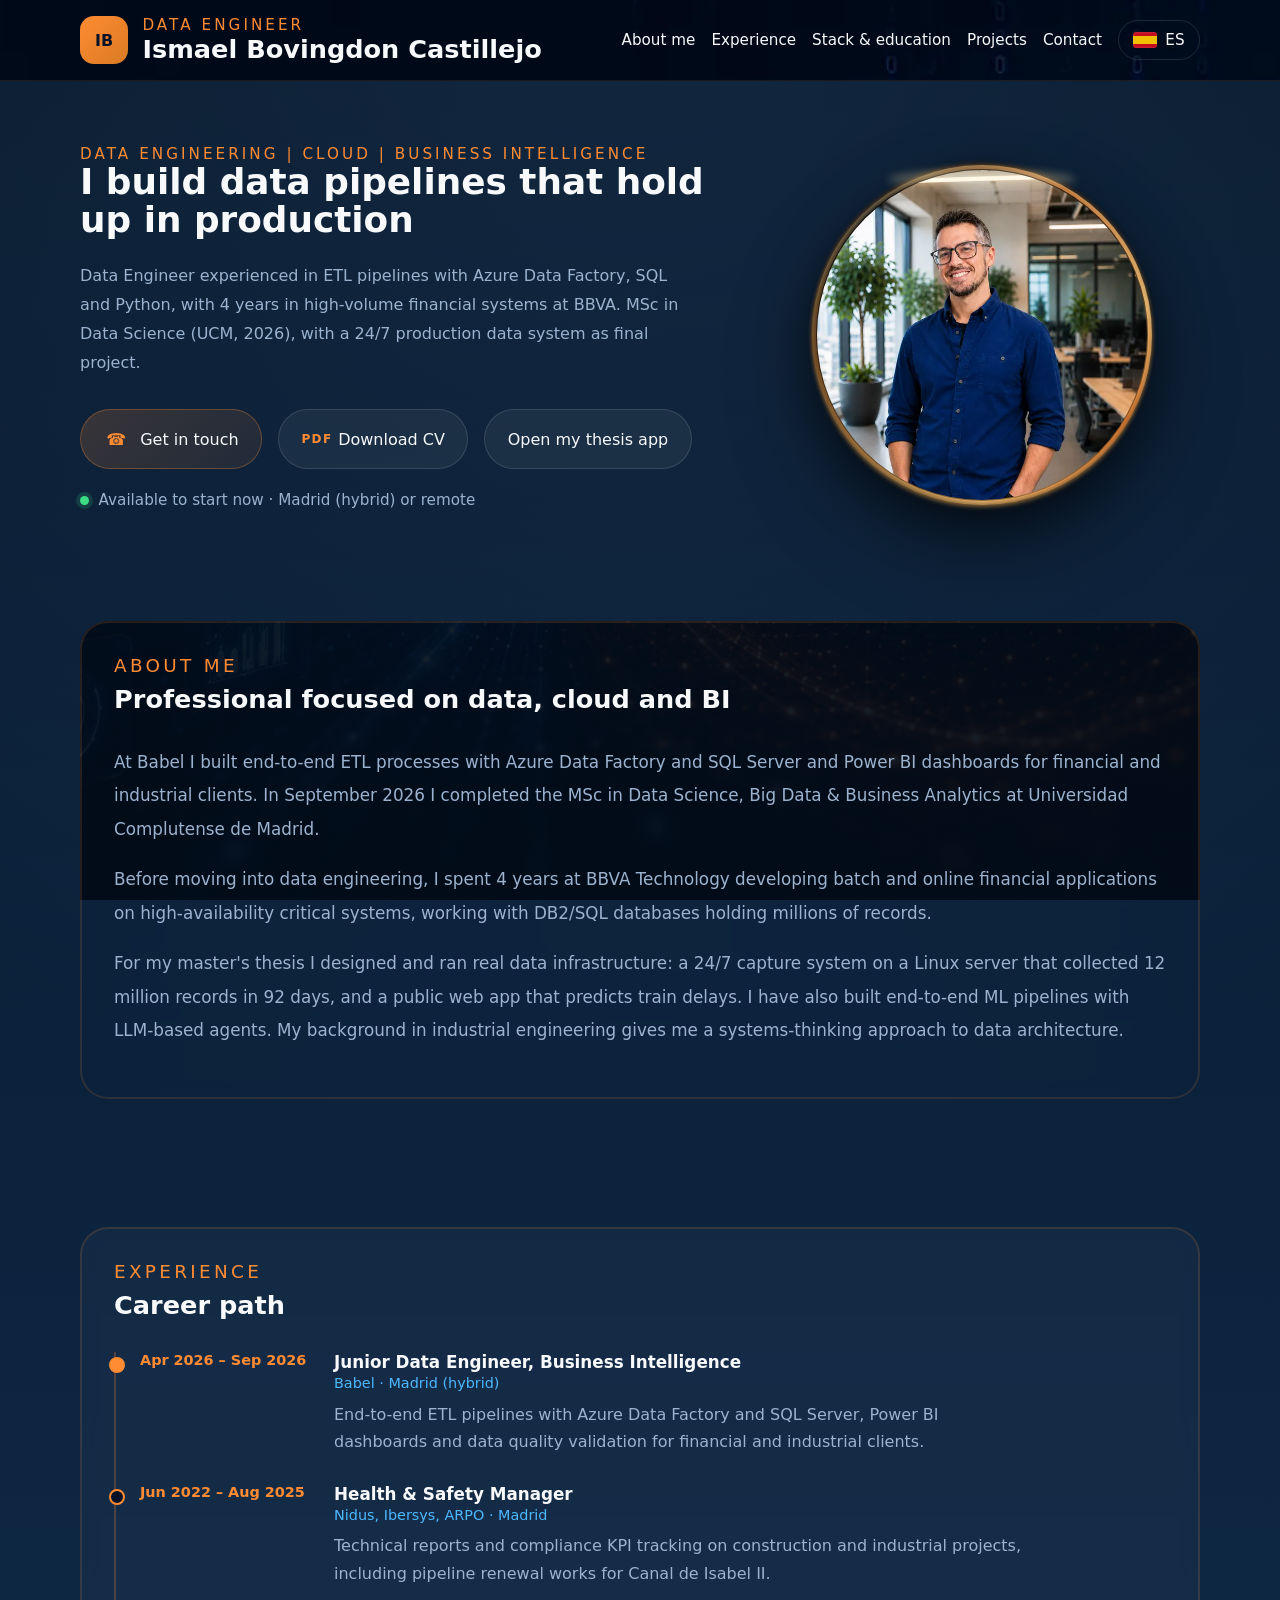
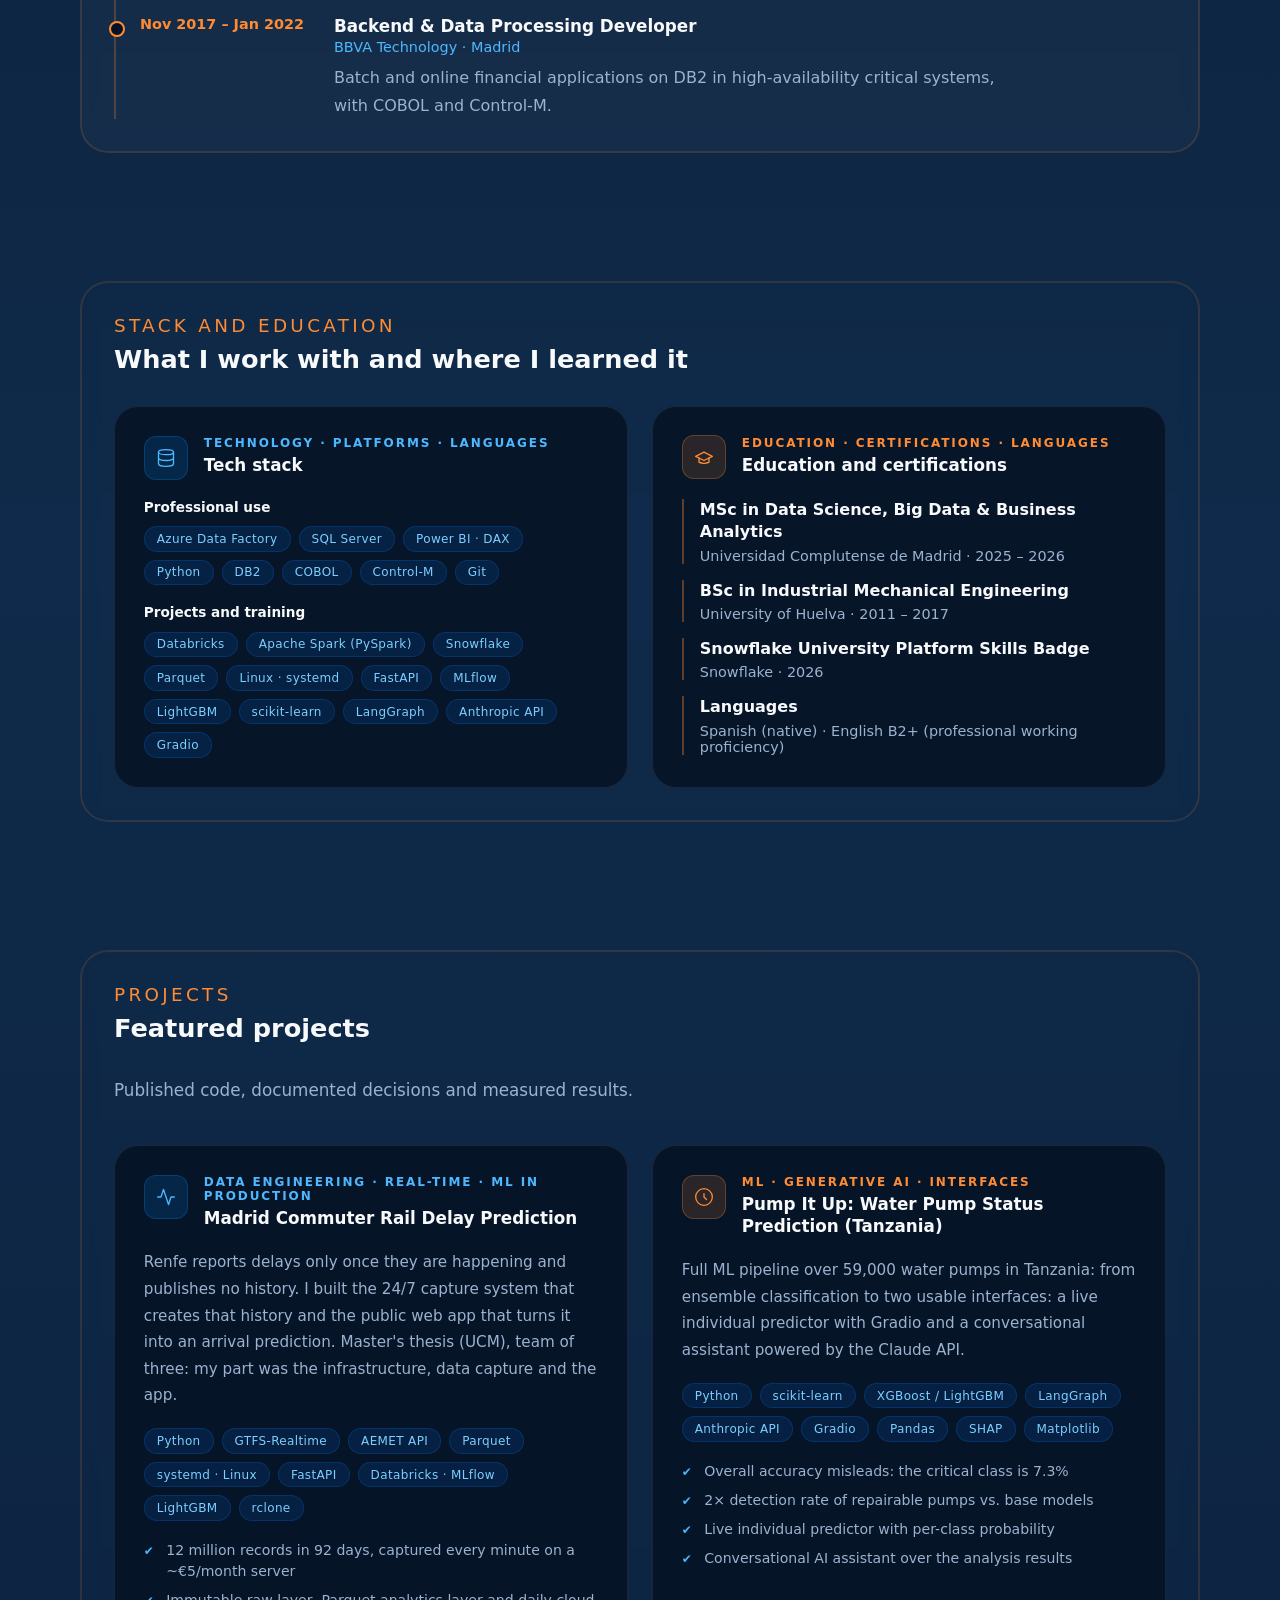
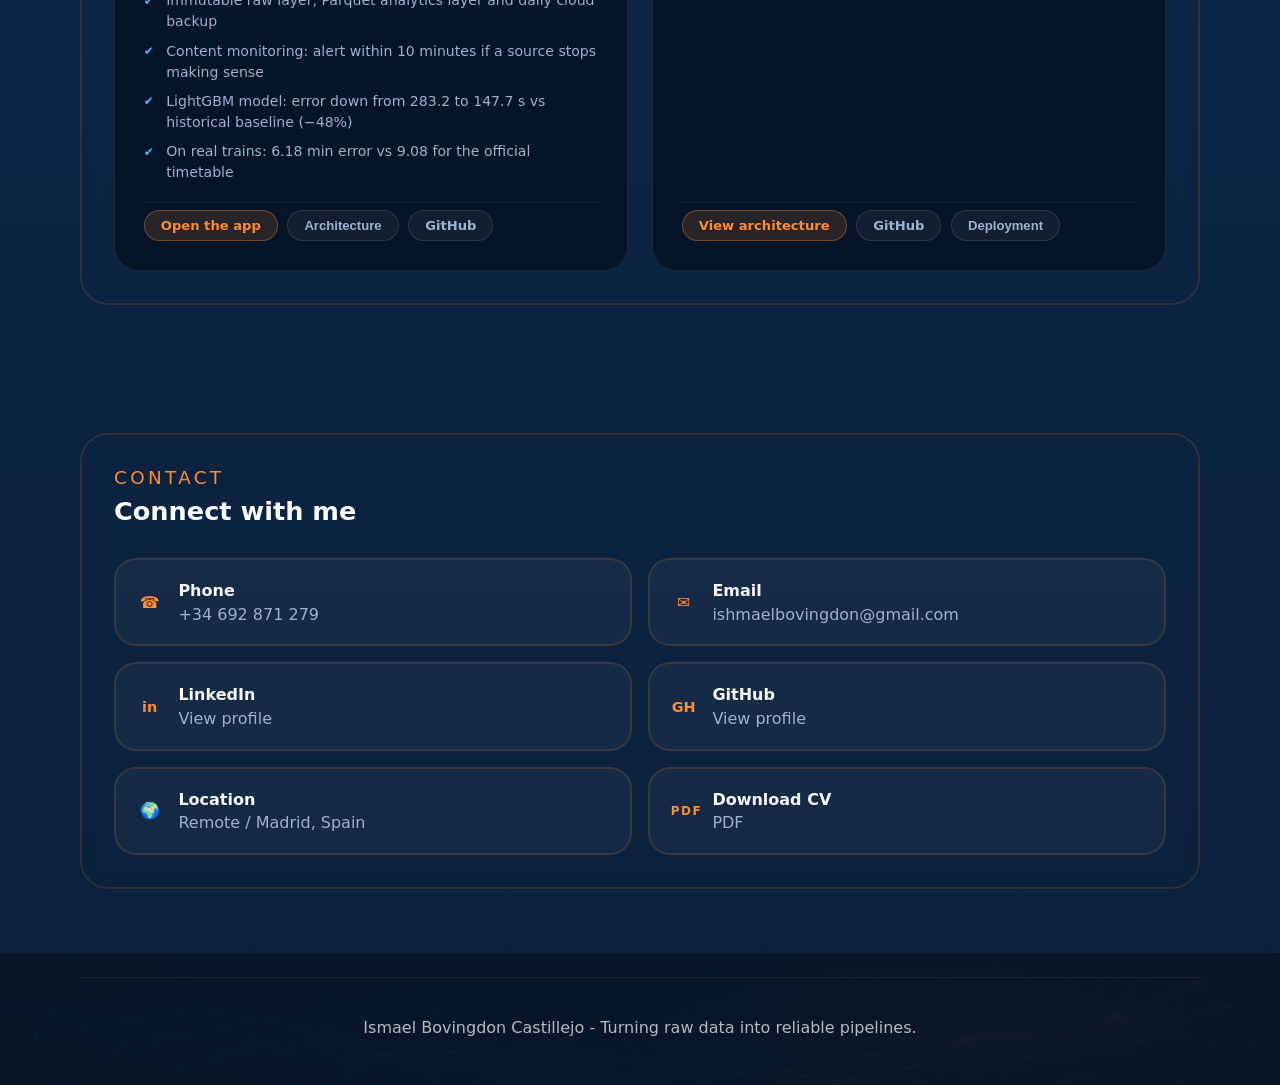
==== commit c7570f1c: "Add files via upload" ====
--- a/index-en.html
+++ b/index-en.html
@@ -4,6 +4,23 @@
   <meta charset="UTF-8" />
   <meta name="viewport" content="width=device-width, initial-scale=1.0" />
   <title>Ismael Bovingdon Castillejo | Data Engineer</title>
+  <meta name="description" content="Data Engineer in Madrid. ETL pipelines with Azure Data Factory, SQL and Python, plus a 24/7 capture system with a public app that predicts commuter rail delays." />
+  <link rel="canonical" href="https://i-bovingdon.github.io/DataEngineer.com/index-en.html" />
+  <link rel="alternate" hreflang="es" href="https://i-bovingdon.github.io/DataEngineer.com/" />
+  <link rel="alternate" hreflang="en" href="https://i-bovingdon.github.io/DataEngineer.com/index-en.html" />
+  <link rel="icon" href="data:image/svg+xml,%3Csvg xmlns='http://www.w3.org/2000/svg' viewBox='0 0 64 64'%3E%3Crect width='64' height='64' rx='14' fill='%23041127'/%3E%3Ctext x='32' y='42' font-family='Arial,sans-serif' font-size='28' font-weight='700' text-anchor='middle' fill='%23ff8b33'%3EIB%3C/text%3E%3C/svg%3E" />
+  <meta name="theme-color" content="#041127" />
+  <!-- Vista previa al compartir el enlace (LinkedIn, WhatsApp, etc.) -->
+  <meta property="og:type" content="website" />
+  <meta property="og:url" content="https://i-bovingdon.github.io/DataEngineer.com/index-en.html" />
+  <meta property="og:title" content="Ismael Bovingdon Castillejo | Data Engineer" />
+  <meta property="og:description" content="Data Engineer in Madrid. ETL pipelines with Azure Data Factory, SQL and Python, plus a 24/7 capture system with a public app that predicts commuter rail delays." />
+  <meta property="og:image" content="https://i-bovingdon.github.io/DataEngineer.com/assets/og-image.jpg" />
+  <meta property="og:image:width" content="1200" />
+  <meta property="og:image:height" content="630" />
+  <meta property="og:locale" content="en_GB" />
+  <meta property="og:locale:alternate" content="es_ES" />
+  <meta name="twitter:card" content="summary_large_image" />
   <link rel="stylesheet" href="styles.css" />
   <style>
     /* Modal deployment */
@@ -116,7 +133,8 @@
       </div>
       <nav class="main-nav" aria-label="Main navigation">
         <a href="#about">About me</a>
-        <a href="#skills">Stack & Skills</a>
+        <a href="#experience">Experience</a>
+        <a href="#skills">Stack &amp; education</a>
         <a href="#projects">Projects</a>
         <a href="#contact">Contact</a>
         <a class="lang-toggle" href="index.html" title="Versión en español">
@@ -132,7 +150,7 @@
       <div class="container hero-grid">
         <div class="hero-copy">
           <p class="eyebrow">Data Engineering | Cloud | Business Intelligence</p>
-          <h2>Turning raw data<br>into reliable pipelines</h2>
+          <h2>I build data pipelines that hold up in production</h2>
           <p class="hero-text">
             Data Engineer experienced in ETL pipelines with Azure Data Factory, SQL and Python,
             with 4 years in high-volume financial systems at BBVA.
@@ -147,13 +165,17 @@
               <span class="icon-pdf" aria-hidden="true"></span>
               Download CV
             </a>
+            <a class="cta-button" href="https://cercanias-madrid.es" target="_blank" rel="noopener">
+              Open my thesis app
+            </a>
           </div>
+          <p class="hero-note"><span class="hero-dot" aria-hidden="true"></span>Available to start now · Madrid (hybrid) or remote</p>
         </div>
 
         <div class="hero-visual">
           <div class="avatar-wrapper">
             <div class="avatar-frame">
-              <img src="assets/profile.png" alt="Ismael Bovingdon" />
+              <img src="assets/profile.webp" width="640" height="981" alt="Ismael Bovingdon" />
             </div>
           </div>
         </div>
@@ -174,16 +196,51 @@
       </div>
     </section>
 
+    <section id="experience" class="section experience-section">
+      <div class="container section-inner">
+        <div class="section-heading">
+          <span>Experience</span>
+          <h2>Career path</h2>
+        </div>
+        <ol class="timeline">
+          <li class="timeline-item">
+            <p class="timeline-date">Apr 2026 – Sep 2026</p>
+            <div>
+              <h3 class="timeline-role">Junior Data Engineer, Business Intelligence</h3>
+              <p class="timeline-org">Babel · Madrid (hybrid)</p>
+              <p class="timeline-desc">End-to-end ETL pipelines with Azure Data Factory and SQL Server, Power BI dashboards and data quality validation for financial and industrial clients.</p>
+            </div>
+          </li>
+          <li class="timeline-item">
+            <p class="timeline-date">Jun 2022 – Aug 2025</p>
+            <div>
+              <h3 class="timeline-role">Health &amp; Safety Manager</h3>
+              <p class="timeline-org">Nidus, Ibersys, ARPO · Madrid</p>
+              <p class="timeline-desc">Technical reports and compliance KPI tracking on construction and industrial projects, including pipeline renewal works for Canal de Isabel II.</p>
+            </div>
+          </li>
+          <li class="timeline-item">
+            <p class="timeline-date">Nov 2017 – Jan 2022</p>
+            <div>
+              <h3 class="timeline-role">Backend &amp; Data Processing Developer</h3>
+              <p class="timeline-org">BBVA Technology · Madrid</p>
+              <p class="timeline-desc">Batch and online financial applications on DB2 in high-availability critical systems, with COBOL and Control-M.</p>
+            </div>
+          </li>
+        </ol>
+      </div>
+    </section>
+
     <section id="skills" class="section skills-section">
       <div class="container section-inner">
         <div class="section-heading">
-          <span>Technical Stack & Skills</span>
-          <h2>Tools, platforms and key capabilities</h2>
+          <span>Stack and education</span>
+          <h2>What I work with and where I learned it</h2>
         </div>
 
         <div class="project-cards-grid">
 
-          <!-- Card Tech Stack -->
+          <!-- Card Tech stack -->
           <article class="project-card-enterprise">
             <div class="pce-glow pce-glow--blue"></div>
             <div class="pce-header">
@@ -194,63 +251,68 @@
               </div>
               <div class="pce-meta">
                 <span class="pce-category">Technology · Platforms · Languages</span>
-                <h3 class="pce-title">Technical stack</h3>
-              </div>
-            </div>
-            <p class="pce-description">Tools and platforms used in production to build data pipelines, analytical models and robust cloud solutions.</p>
+                <h3 class="pce-title">Tech stack</h3>
+              </div>
+            </div>
+            <p class="stack-group-label">Professional use</p>
             <div class="pce-stack">
+              <span>Azure Data Factory</span>
               <span>SQL Server</span>
-              <span>Azure Data Factory</span>
+              <span>Power BI · DAX</span>
+              <span>Python</span>
+              <span>DB2</span>
+              <span>COBOL</span>
+              <span>Control-M</span>
+              <span>Git</span>
+            </div>
+            <p class="stack-group-label">Projects and training</p>
+            <div class="pce-stack">
               <span>Databricks</span>
+              <span>Apache Spark (PySpark)</span>
               <span>Snowflake</span>
-              <span>Power BI</span>
-              <span>Python</span>
-              <span>Apache Spark</span>
-              <span>ETL & Pipelines</span>
+              <span>Parquet</span>
+              <span>Linux · systemd</span>
+              <span>FastAPI</span>
+              <span>MLflow</span>
+              <span>LightGBM</span>
+              <span>scikit-learn</span>
+              <span>LangGraph</span>
+              <span>Anthropic API</span>
               <span>Gradio</span>
-              <span>LangChain / LangGraph</span>
-              <span>systemd · Linux</span>
-            </div>
-            <ul class="pce-impact">
-              <li>Relational databases and high-volume SQL systems</li>
-              <li>Pipeline orchestration with Azure Data Factory</li>
-              <li>Executive visualisation with Power BI</li>
-              <li>Distributed processing with Apache Spark</li>
-            </ul>
+            </div>
           </article>
 
-          <!-- Card Skills -->
+          <!-- Card Education and certifications -->
           <article class="project-card-enterprise">
             <div class="pce-glow pce-glow--orange"></div>
             <div class="pce-header">
               <div class="pce-icon pce-icon--orange" aria-hidden="true">
                 <svg viewBox="0 0 24 24" fill="none" stroke="currentColor" stroke-width="1.6" stroke-linecap="round" stroke-linejoin="round">
-                  <circle cx="12" cy="8" r="4"/><path d="M4 20c0-4 3.6-7 8-7s8 3 8 7"/>
+                  <path d="M22 10 12 5 2 10l10 5 10-5z"/><path d="M6 12v5c3 2 9 2 12 0v-5"/>
                 </svg>
               </div>
               <div class="pce-meta">
-                <span class="pce-category pce-category--orange">Capabilities · Business · Methodology</span>
-                <h3 class="pce-title">Professional skills</h3>
-              </div>
-            </div>
-            <p class="pce-description">Cross-functional capabilities that translate business needs into functional, scalable, impact-driven data architectures.</p>
-            <div class="pce-stack pce-stack--orange">
-              <span>Data Engineering</span>
-              <span>Business Analysis</span>
-              <span>Predictive Modelling</span>
-              <span>Reporting & BI</span>
-              <span>Cloud Solutions</span>
-              <span>Process Automation</span>
-              <span>OpenAI API</span>
-              <span>Anthropic API</span>
-              <span>AI Agents</span>
-              <span>Basic MLOps</span>
-            </div>
-            <ul class="pce-impact pce-impact--orange">
-              <li>Design of data-oriented and business-aligned architectures</li>
-              <li>Automation and monitoring of critical processes</li>
-              <li>Technical communication with non-technical stakeholders</li>
-              <li>Problem-solving in high-demand environments</li>
+                <span class="pce-category pce-category--orange">Education · Certifications · Languages</span>
+                <h3 class="pce-title">Education and certifications</h3>
+              </div>
+            </div>
+            <ul class="cred-list">
+              <li>
+                <p class="cred-title">MSc in Data Science, Big Data &amp; Business Analytics</p>
+                <p class="cred-meta">Universidad Complutense de Madrid · 2025 – 2026</p>
+              </li>
+              <li>
+                <p class="cred-title">BSc in Industrial Mechanical Engineering</p>
+                <p class="cred-meta">University of Huelva · 2011 – 2017</p>
+              </li>
+              <li>
+                <p class="cred-title">Snowflake University Platform Skills Badge</p>
+                <p class="cred-meta">Snowflake · 2026</p>
+              </li>
+              <li>
+                <p class="cred-title">Languages</p>
+                <p class="cred-meta">Spanish (native) · English B2+ (professional working proficiency)</p>
+              </li>
             </ul>
           </article>
 
@@ -262,9 +324,9 @@
       <div class="container section-inner">
         <div class="section-heading">
           <span>Projects</span>
-          <h2>Professional and personal initiatives</h2>
-        </div>
-        <p class="projects-narrative">Projects aimed at solving real business problems through data engineering, automation and advanced analytics.</p>
+          <h2>Featured projects</h2>
+        </div>
+        <p class="projects-narrative">Published code, documented decisions and measured results.</p>
 
         <div class="project-cards-grid">
 
@@ -304,8 +366,7 @@
             <div class="pce-actions">
               <a class="pce-btn pce-btn--primary" href="https://cercanias-madrid.es" target="_blank" rel="noopener">Open the app</a>
               <button class="pce-btn" onclick="document.getElementById('modal-renfe').classList.add('open')">Architecture</button>
-              <a class="pce-btn" href="https://github.com/I-Bovingdon/Renfe-delay-pipeline" target="_blank" rel="noopener">GitHub · Capture</a>
-              <a class="pce-btn" href="https://github.com/I-Bovingdon/renfe-delay-app" target="_blank" rel="noopener">GitHub · App</a>
+              <a class="pce-btn" href="https://github.com/I-Bovingdon/Renfe-delay-pipeline" target="_blank" rel="noopener">GitHub</a>
             </div>
           </article>
 
@@ -320,10 +381,10 @@
               </div>
               <div class="pce-meta">
                 <span class="pce-category pce-category--orange">ML · Generative AI · Interfaces</span>
-                <h3 class="pce-title">Pump It Up — Water Pump Prediction (Tanzania)</h3>
-              </div>
-            </div>
-            <p class="pce-description">Full ML pipeline over 59,000 water pumps in Tanzania: from ensemble classification to two production-ready interfaces — a live individual predictor with Gradio and a conversational assistant powered by the Claude API.</p>
+                <h3 class="pce-title">Pump It Up: Water Pump Status Prediction (Tanzania)</h3>
+              </div>
+            </div>
+            <p class="pce-description">Full ML pipeline over 59,000 water pumps in Tanzania: from ensemble classification to two usable interfaces: a live individual predictor with Gradio and a conversational assistant powered by the Claude API.</p>
             <div class="pce-stack">
               <span>Python</span>
               <span>scikit-learn</span>
@@ -384,10 +445,10 @@
             <span class="icon-github"></span>
             <div>
               <h3>GitHub</h3>
-              <p>View repository</p>
+              <p>View profile</p>
             </div>
           </a>
-          <div class="contact-card location-card" role="button" aria-label="Remote, Madrid, Spain">
+          <div class="contact-card location-card">
             <span class="icon-location"></span>
             <div>
               <h3>Location</h3>
@@ -413,32 +474,32 @@
   </footer>
 
   <!-- Modal: Pump It Up Deployment -->
-  <div id="modal-pumpitup" class="modal-overlay" role="dialog" aria-modal="true" aria-label="Deployment — Pump It Up">
+  <div id="modal-pumpitup" class="modal-overlay" role="dialog" aria-modal="true" aria-label="Pump It Up deployed interfaces">
     <div class="modal-box">
       <button class="modal-close" onclick="document.getElementById('modal-pumpitup').classList.remove('open')" aria-label="Close">×</button>
       <p class="modal-subtitle">ML · Generative AI · Interfaces</p>
-      <p class="modal-title">Pump It Up — Deployment interfaces</p>
+      <p class="modal-title">Pump It Up: deployed interfaces</p>
       <div class="modal-images">
         <div>
           <img
             src="https://raw.githubusercontent.com/I-Bovingdon/MachineLearning_Pipeline_WaterInfrastructure_Agentic_EDA/main/05_images/EDA&Predictor.png"
-            alt="Annex B — EDA Explorer & Individual Predictor (Gradio)"
+            alt="EDA explorer and individual predictor with Gradio"
           />
-          <p class="modal-caption">Annex B — EDA Explorer & Individual Predictor (Gradio, port 7860)</p>
+          <p class="modal-caption">Annex B: EDA explorer and individual predictor with Gradio</p>
         </div>
         <div>
           <img
             src="https://raw.githubusercontent.com/I-Bovingdon/MachineLearning_Pipeline_WaterInfrastructure_Agentic_EDA/main/05_images/LLM-Assistant.png"
-            alt="Annex C — Conversational AI Assistant (Claude API)"
+            alt="Conversational assistant with the Claude API"
           />
-          <p class="modal-caption">Annex C — Conversational AI Assistant via Claude API (port 7862)</p>
+          <p class="modal-caption">Annex C: conversational assistant with the Claude API</p>
         </div>
       </div>
     </div>
   </div>
 
   <!-- Modal: TFM Cercanías, architecture -->
-  <div id="modal-renfe" class="modal-overlay" role="dialog" aria-modal="true" aria-label="Architecture — TFM Cercanías">
+  <div id="modal-renfe" class="modal-overlay" role="dialog" aria-modal="true" aria-label="TFM Cercanías architecture">
     <div class="modal-box">
       <button class="modal-close" onclick="document.getElementById('modal-renfe').classList.remove('open')" aria-label="Close">×</button>
       <p class="modal-subtitle">Data Engineering · Real-Time · ML in production</p>
--- a/styles.css
+++ b/styles.css
@@ -1,835 +1,960 @@
-:root {
-  --bg: #041127;
-  --surface: #0c1a36;
-  --surface-soft: #112846;
-  --surface-light: #1b3563;
-  --accent: #ff8b33;
-  --accent-soft: rgba(255, 139, 51, 0.18);
-  --text: #f7f9fb;
-  --muted: #9bb3cf;
-}
-
-* {
-  box-sizing: border-box;
-}
-
-html {
-  scroll-behavior: smooth;
-}
-
-body {
-  margin: 0;
-  font-family: Inter, system-ui, -apple-system, BlinkMacSystemFont, 'Segoe UI', sans-serif;
-  background: radial-gradient(circle at top, rgba(68, 100, 145, 0.16), transparent 28%),
-    linear-gradient(180deg, #081a2d 0%, #0f2a4a 50%, #0b203b 100%);
-  color: var(--text);
-}
-
-img {
-  display: block;
-  max-width: 100%;
-}
-
-.container {
-  width: min(1120px, calc(100% - 2rem));
-  margin: 0 auto;
-}
-
-.site-header {
-  position: sticky;
-  top: 0;
-  z-index: 20;
-  background-color: rgba(8, 22, 40, 0.88);
-  background-image: url("assets/header.png");
-  background-size: cover;
-  background-position: center;
-  background-attachment: fixed;
-  backdrop-filter: blur(10px);
-  border-bottom: 1px solid rgba(255, 139, 51, 0.12);
-}
-
-.header-inner {
+:root {
+  --bg: #041127;
+  --surface: #0c1a36;
+  --surface-soft: #112846;
+  --surface-light: #1b3563;
+  --accent: #ff8b33;
+  --accent-soft: rgba(255, 139, 51, 0.18);
+  --text: #f7f9fb;
+  --muted: #9bb3cf;
+}
+
+* {
+  box-sizing: border-box;
+}
+
+html {
+  scroll-behavior: smooth;
+}
+
+body {
+  margin: 0;
+  font-family: Inter, system-ui, -apple-system, BlinkMacSystemFont, 'Segoe UI', sans-serif;
+  background: radial-gradient(circle at top, rgba(68, 100, 145, 0.16), transparent 28%),
+    linear-gradient(180deg, #081a2d 0%, #0f2a4a 50%, #0b203b 100%);
+  color: var(--text);
+}
+
+img {
+  display: block;
+  max-width: 100%;
+}
+
+.container {
+  width: min(1120px, calc(100% - 2rem));
+  margin: 0 auto;
+}
+
+.site-header {
+  position: sticky;
+  top: 0;
+  z-index: 20;
+  background-color: rgba(8, 22, 40, 0.88);
+  background-image: url("assets/header.webp");
+  background-size: cover;
+  background-position: center;
+  background-attachment: fixed;
+  backdrop-filter: blur(10px);
+  border-bottom: 1px solid rgba(255, 139, 51, 0.12);
+}
+
+.header-inner {
+  display: flex;
+  align-items: center;
+  justify-content: space-between;
+  gap: 1rem;
+  padding: 1rem 0;
+}
+
+.brand-group {
+  display: flex;
+  align-items: center;
+  gap: 0.9rem;
+}
+
+.brand-symbol {
+  width: 48px;
+  height: 48px;
+  display: grid;
+  place-items: center;
+  border-radius: 14px;
+  background: linear-gradient(135deg, var(--accent), #d97b23);
+  font-weight: 800;
+  color: #041127;
+}
+
+.eyebrow {
+  margin: 0;
+  letter-spacing: 0.2em;
+  text-transform: uppercase;
+  color: var(--accent);
+  font-size: 0.95rem;
+}
+
+h1,
+h2,
+h3 {
+  margin: 0;
+}
+
+h1 {
+  font-size: clamp(1.4rem, 2vw, 2rem);
+}
+
+.main-nav {
+  display: flex;
+  flex-wrap: wrap;
+  align-items: center;
+  gap: 1rem;
+}
+
+.main-nav a {
+  color: var(--text);
+  text-decoration: none;
+  font-size: 0.95rem;
+  transition: color 0.25s ease;
+}
+
+.main-nav a:hover,
+.main-nav a:focus-visible {
+  color: var(--accent);
+}
+
+.lang-toggle {
+  display: inline-flex;
+  align-items: center;
+  gap: 0.5rem;
+  border: 1px solid rgba(255, 255, 255, 0.12);
+  padding: 0.6rem 0.9rem;
+  border-radius: 999px;
+}
+
+.flag-icon {
+  width: 24px;
+  height: 16px;
+  display: inline-block;
+  background: #012169;
+  background-image: url("data:image/svg+xml,%3Csvg xmlns='http://www.w3.org/2000/svg' viewBox='0 0 60 30'%3E%3Crect width='60' height='30' fill='%23012169'/%3E%3Cpath d='M0 0 L60 30 M60 0 L0 30' stroke='%23fff' stroke-width='6'/%3E%3Cpath d='M0 0 L60 30 M60 0 L0 30' stroke='%23cf142b' stroke-width='4'/%3E%3Cpath d='M30 0 L30 30 M0 15 L60 15' stroke='%23fff' stroke-width='10'/%3E%3Cpath d='M30 0 L30 30 M0 15 L60 15' stroke='%23cf142b' stroke-width='6'/%3E%3C/svg%3E");
+  background-size: cover;
+  border-radius: 3px;
+  box-shadow: inset 0 0 0 1px rgba(255, 255, 255, 0.08);
+}
+
+/* Bandera española — usada en index-en.html */
+.flag-icon--es {
+  background-color: #c60b1e;
+  background-image: url("data:image/svg+xml,%3Csvg xmlns='http://www.w3.org/2000/svg' viewBox='0 0 60 30'%3E%3Crect width='60' height='30' fill='%23c60b1e'/%3E%3Crect y='7.5' width='60' height='15' fill='%23f1bf00'/%3E%3C/svg%3E");
+}
+
+.hero {
+  padding: 4rem 0 2rem;
+}
+
+.hero-grid {
+  display: grid;
+  grid-template-columns: 1.2fr 0.8fr;
+  gap: 2rem;
+  align-items: center;
+}
+
+.hero-copy h2 {
+  font-size: clamp(1.8rem, 2.8vw, 2.7rem);
+  line-height: 1.05;
+}
+
+.hero-text {
+  max-width: 620px;
+  margin: 1.5rem 0 2rem;
+  line-height: 1.8;
+  color: var(--muted);
+}
+
+.hero-actions {
+  display: flex;
+  flex-wrap: wrap;
+  gap: 1rem;
+}
+
+.cta-button {
+  display: inline-flex;
+  align-items: center;
+  gap: 0.7rem;
+  padding: 1rem 1.4rem;
+  border-radius: 999px;
+  text-decoration: none;
+  color: var(--text);
+  background: rgba(255, 255, 255, 0.05);
+  border: 1px solid rgba(255, 255, 255, 0.12);
+  transition: transform 0.2s ease, box-shadow 0.2s ease, background 0.2s ease;
+}
+
+.cta-button:hover,
+.cta-button:focus-visible {
+  transform: translateY(-2px);
+  box-shadow: 0 16px 30px rgba(255, 139, 51, 0.18);
+  background: rgba(255, 139, 51, 0.14);
+}
+
+.cta-button.accent {
+  background: linear-gradient(135deg, rgba(255, 139, 51, 0.18), rgba(255, 139, 51, 0.08));
+  border-color: rgba(255, 139, 51, 0.3);
+}
+
+.icon-phone,
+.icon-pdf,
+.icon-mail,
+.icon-linkedin,
+.icon-github,
+.icon-location {
+  display: inline-grid;
+  place-items: center;
+  width: 1.6rem;
+  height: 1.6rem;
+  color: var(--accent);
+  flex-shrink: 0;
+}
+
+.icon-phone::before {
+  content: '\260E';
+}
+
+.icon-pdf::before {
+  content: 'PDF';
+  font-size: 0.75rem;
+  letter-spacing: 0.12em;
+  font-weight: 700;
+}
+
+.icon-mail::before {
+  content: '\2709';
+}
+
+.icon-linkedin::before {
+  content: 'in';
+  font-weight: 700;
+  font-size: 0.9rem;
+}
+
+.icon-github::before {
+  content: 'GH';
+  font-size: 0.9rem;
+  font-weight: 700;
+  display: grid;
+  place-items: center;
+}
+
+.icon-location::before {
+  content: '\1F30D';
+}
+
+.hero-visual {
+  display: flex;
+  justify-content: center;
+  align-items: center;
+}
+
+/* Wrapper que porta el marco con relieve */
+.avatar-wrapper {
+  position: relative;
+  width: 340px;
+  height: 340px;
+  border-radius: 50%;
+  flex-shrink: 0;
+
+  /* Anillo exterior con gradiente que simula la luz incidente */
+  background: conic-gradient(
+    from 120deg,
+    rgba(255, 139, 51, 0.85) 0deg,
+    rgba(255, 200, 120, 0.95) 60deg,
+    rgba(180, 100, 20, 0.6) 140deg,
+    rgba(80, 50, 10, 0.4) 200deg,
+    rgba(255, 139, 51, 0.7) 270deg,
+    rgba(255, 200, 120, 0.9) 320deg,
+    rgba(255, 139, 51, 0.85) 360deg
+  );
+  padding: 5px;
+
+  /* Sombras en capas: elevación + oclusión ambiental */
+  box-shadow:
+    0 2px 4px rgba(255, 180, 80, 0.5),          /* luz superior — highlight */
+    0 -2px 4px rgba(80, 40, 5, 0.6),            /* sombra inferior del anillo */
+    0 20px 50px rgba(0, 0, 0, 0.55),            /* sombra de elevación */
+    0 40px 90px rgba(0, 0, 0, 0.3),             /* sombra difusa larga */
+    inset 0 2px 4px rgba(255, 220, 140, 0.4),   /* brillo interior superior */
+    inset 0 -2px 4px rgba(40, 20, 0, 0.5);      /* profundidad interior inferior */
+}
+
+/* Segundo anillo interior oscuro — crea la sensación de surco/bisel */
+.avatar-wrapper::before {
+  content: '';
+  position: absolute;
+  inset: 4px;
+  border-radius: 50%;
+  background: linear-gradient(145deg, rgba(20, 10, 0, 0.7), rgba(60, 30, 5, 0.3));
+  box-shadow:
+    inset 0 3px 6px rgba(0, 0, 0, 0.7),
+    inset 0 -2px 4px rgba(255, 160, 60, 0.15);
+  z-index: 1;
+  pointer-events: none;
+}
+
+/* Destello especular en la parte superior del anillo */
+.avatar-wrapper::after {
+  content: '';
+  position: absolute;
+  top: 6px;
+  left: 50%;
+  transform: translateX(-50%);
+  width: 55%;
+  height: 18px;
+  border-radius: 50%;
+  background: linear-gradient(180deg, rgba(255, 235, 180, 0.55), transparent);
+  filter: blur(4px);
+  z-index: 3;
+  pointer-events: none;
+}
+
+/* El contenedor real de la foto */
+.avatar-frame {
+  width: 100%;
+  height: 100%;
+  border-radius: 50%;
+  overflow: hidden;
+  position: relative;
+  z-index: 2;
+}
+
+.avatar-frame img {
+  width: 100%;
+  height: 100%;
+  object-fit: cover;
+  object-position: center;
+  display: block;
+}
+
+.section {
+  padding: 4rem 0;
+}
+
+.section-heading {
+  display: grid;
+  gap: 0.5rem;
+  margin-bottom: 2rem;
+}
+
+.section-heading span {
+  display: inline-block;
+  color: var(--accent);
+  letter-spacing: 0.18em;
+  text-transform: uppercase;
+  font-size: 1.15rem;
+}
+
+.section-heading h2 {
+  font-size: clamp(1.5rem, 2vw, 2.1rem);
+}
+
+.section-inner {
+  background-color: rgba(255, 255, 255, 0.03);
+  border: 2px solid rgba(255, 139, 51, 0.14);
+  border-radius: 28px;
+  padding: 2rem;
+}
+
+/* Fondos específicos para secciones */
+#about .section-inner {
+  background-color: transparent;
+  background-image: linear-gradient(rgba(2,12,24,0.85), rgba(2,12,24,0.94)), url("assets/about.webp");
+  background-size: cover;
+  background-position: center right;
+  background-attachment: fixed;
+}
+
+#skills .section-inner {
+  background-color: transparent;
+  background-image: linear-gradient(rgba(2,12,24,0.8), rgba(2,12,24,0.88)), url("assets/skills.webp");
+  background-size: cover;
+  background-position: center left;
+  background-attachment: fixed;
+}
+
+#projects .section-inner {
+  background-color: transparent;
+  background-image: linear-gradient(rgba(2,12,24,0.8), rgba(2,12,24,0.88)), url("assets/projects.webp");
+  background-size: cover;
+  background-position: center right;
+  background-attachment: fixed;
+}
+
+#contact .section-inner {
+  background-color: transparent;
+  background-image: linear-gradient(rgba(2,12,24,0.75), rgba(2,12,24,0.85)), url("assets/footer.webp");
+  background-size: cover;
+  background-position: center right;
+  background-attachment: fixed;
+  color: var(--text);
+}
+
+.about-copy p {
+  font-size: 1.05rem;
+  line-height: 2;
+  color: var(--muted);
+  margin-top: 1rem;
+}
+
+.accordion-group {
+  display: grid;
+  gap: 1.2rem;
+}
+
+.accordion-card {
+  background: rgba(2, 12, 24, 0.9);
+  border: 2px solid rgba(255, 139, 51, 0.16);
+  border-radius: 20px;
+  overflow: hidden;
+}
+
+.accordion-header {
+  width: 100%;
+  text-align: left;
+  padding: 1.4rem 1.5rem;
+  font-size: 1rem;
+  font-weight: 700;
+  background: linear-gradient(180deg, rgba(255, 255, 255, 0.02), rgba(255, 255, 255, 0));
+  color: var(--text);
+  border: none;
+  cursor: pointer;
+  display: flex;
+  justify-content: space-between;
+  align-items: center;
+  gap: 1rem;
+}
+
+.accordion-header::after {
+  content: '+';
+  font-size: 1.3rem;
+  color: var(--accent);
+  transition: transform 0.25s ease;
+}
+
+.accordion-header[aria-expanded='true']::after {
+  transform: rotate(45deg);
+}
+
+.accordion-content {
+  max-height: 0;
+  overflow: hidden;
+  transition: max-height 0.35s ease;
+  padding: 0 1.5rem;
+}
+
+.accordion-content p {
+  font-size: 1.05rem;
+  line-height: 1.8;
+  color: var(--muted);
+  margin: 1rem 0 0;
+}
+
+.accordion-content ul {
+  list-style: none;
+  padding: 1rem 0 1.5rem;
+  margin: 0;
+  display: grid;
+  gap: 0.9rem;
+}
+
+.accordion-content li {
+  position: relative;
+  padding-left: 1.5rem;
+  color: var(--muted);
+}
+
+.accordion-content li::before {
+  content: '';
+  position: absolute;
+  left: 0;
+  top: 0.7rem;
+  width: 0.5rem;
+  height: 0.5rem;
+  border-radius: 50%;
+  background: var(--accent);
+}
+
+.project-preview {
+  display: grid;
+  gap: 1rem;
+  padding: 1rem 0 1.5rem;
+}
+
+.project-image {
+  min-height: 180px;
+  border-radius: 18px;
+  background: linear-gradient(135deg, rgba(255, 139, 51, 0.12), rgba(3, 16, 39, 0.96));
+  border: 1px solid rgba(255, 255, 255, 0.08);
+  display: grid;
+  place-items: center;
+  color: rgba(255, 255, 255, 0.42);
+  font-size: 0.95rem;
+}
+
+.contact-grid {
+  display: grid;
+  grid-template-columns: repeat(2, minmax(0, 1fr));
+  gap: 1rem;
+}
+
+.contact-card {
+  display: flex;
+  gap: 1rem;
+  align-items: center;
+  padding: 1.3rem;
+  border-radius: 22px;
+  background: rgba(255, 255, 255, 0.04);
+  border: 2px solid rgba(255, 139, 51, 0.14);
+  color: var(--text);
+  text-decoration: none;
+  transition: transform 0.2s ease, background 0.2s ease, box-shadow 0.15s ease;
+}
+
+.contact-card:hover,
+.contact-card:focus-visible {
+  transform: translateY(-2px);
+  background: rgba(255, 139, 51, 0.12);
+}
+
+.contact-card h3 {
+  margin-bottom: 0.3rem;
+  font-size: 1rem;
+}
+
+.contact-card p {
+  margin: 0;
+  color: var(--muted);
+}
+
+.location-card {
+  cursor: default;
+}
+
+.site-footer {
+  padding: 1.5rem 0 2rem;
+  background-image: linear-gradient(rgba(8, 22, 40, 0.96), rgba(8, 22, 40, 0.96)), url("assets/footer.webp");
+  background-size: cover;
+  background-position: center;
+}
+
+.footer-inner {
+  border-top: 1px solid rgba(255, 139, 51, 0.1);
+  padding-top: 1.5rem;
+  color: rgba(255, 255, 255, 0.7);
+  text-align: center;
+}
+
+/* ── Glassmorphism upgrade para section-inner ── */
+.section-inner {
+  background-color: rgba(255, 255, 255, 0.03);
+  border: 2px solid rgba(255, 139, 51, 0.14);
+  border-radius: 28px;
+  padding: 2rem;
+  backdrop-filter: blur(8px);
+  -webkit-backdrop-filter: blur(8px);
+}
+
+/* ── Projects narrative ── */
+.projects-narrative {
+  color: var(--muted);
+  font-size: 1.05rem;
+  line-height: 1.8;
+  margin: 0 0 2.5rem;
+  max-width: 860px;
+}
+
+/* ── Project cards grid ── */
+.project-cards-grid {
+  display: grid;
+  grid-template-columns: repeat(2, 1fr);
+  gap: 1.5rem;
+}
+
+/* ── Enterprise project card ── */
+.project-card-enterprise {
+  position: relative;
+  background: rgba(5, 15, 30, 0.72);
+  backdrop-filter: blur(12px);
+  -webkit-backdrop-filter: blur(12px);
+  border: 1px solid rgba(255, 255, 255, 0.08);
+  border-radius: 24px;
+  padding: 1.8rem;
+  display: flex;
+  flex-direction: column;
+  gap: 1.2rem;
+  overflow: hidden;
+  transition: transform 0.35s ease, box-shadow 0.35s ease, border-color 0.35s ease;
+  cursor: default;
+}
+
+.project-card-enterprise:hover {
+  transform: translateY(-6px);
+  box-shadow: 0 0 40px rgba(0, 140, 255, 0.18), 0 24px 60px rgba(0, 0, 0, 0.45);
+  border-color: rgba(255, 139, 51, 0.4);
+}
+
+/* Glow de fondo */
+.pce-glow {
+  position: absolute;
+  width: 260px;
+  height: 260px;
+  border-radius: 50%;
+  pointer-events: none;
+  opacity: 0;
+  transition: opacity 0.4s ease;
+  top: -80px;
+  right: -80px;
+  filter: blur(60px);
+}
+
+.project-card-enterprise:hover .pce-glow {
+  opacity: 1;
+}
+
+.pce-glow--blue  { background: radial-gradient(circle, rgba(0,140,255,0.25), transparent 70%); }
+.pce-glow--orange { background: radial-gradient(circle, rgba(255,139,51,0.22), transparent 70%); }
+
+/* Header: icono + meta */
+.pce-header {
+  display: flex;
+  gap: 1rem;
+  align-items: flex-start;
+}
+
+.pce-icon {
+  flex-shrink: 0;
+  width: 44px;
+  height: 44px;
+  border-radius: 12px;
+  background: rgba(0, 140, 255, 0.15);
+  border: 1px solid rgba(0, 140, 255, 0.25);
+  display: grid;
+  place-items: center;
+  color: #4db8ff;
+  transition: background 0.3s ease, box-shadow 0.3s ease;
+}
+
+.pce-icon svg {
+  width: 20px;
+  height: 20px;
+}
+
+.project-card-enterprise:hover .pce-icon {
+  background: rgba(0, 140, 255, 0.25);
+  box-shadow: 0 0 14px rgba(0, 140, 255, 0.35);
+}
+
+.pce-icon--orange {
+  background: rgba(255, 139, 51, 0.14);
+  border-color: rgba(255, 139, 51, 0.28);
+  color: var(--accent);
+}
+
+.project-card-enterprise:hover .pce-icon--orange {
+  background: rgba(255, 139, 51, 0.24);
+  box-shadow: 0 0 14px rgba(255, 139, 51, 0.3);
+}
+
+.pce-meta {
+  display: flex;
+  flex-direction: column;
+  gap: 0.35rem;
+}
+
+.pce-category {
+  font-size: 0.75rem;
+  letter-spacing: 0.16em;
+  text-transform: uppercase;
+  color: #4db8ff;
+  font-weight: 600;
+}
+
+.pce-category--orange { color: var(--accent); }
+
+.pce-title {
+  font-size: 1.05rem;
+  font-weight: 700;
+  line-height: 1.3;
+  color: var(--text);
+  margin: 0;
+}
+
+/* Description */
+.pce-description {
+  font-size: 0.95rem;
+  line-height: 1.75;
+  color: var(--muted);
+  margin: 0;
+}
+
+/* Stack tags */
+.pce-stack {
+  display: flex;
+  flex-wrap: wrap;
+  gap: 0.5rem;
+}
+
+.pce-stack span {
+  font-size: 0.75rem;
+  padding: 0.3rem 0.75rem;
+  border-radius: 999px;
+  background: rgba(0, 120, 255, 0.12);
+  border: 1px solid rgba(0, 120, 255, 0.22);
+  color: #7dcfff;
+  font-weight: 500;
+  letter-spacing: 0.03em;
+  transition: background 0.25s ease, border-color 0.25s ease;
+}
+
+.project-card-enterprise:hover .pce-stack span {
+  background: rgba(0, 120, 255, 0.2);
+  border-color: rgba(0, 120, 255, 0.38);
+}
+
+/* Impact list */
+.pce-impact {
+  list-style: none;
+  margin: 0;
+  padding: 0;
+  display: grid;
+  gap: 0.5rem;
+}
+
+.pce-impact li {
+  font-size: 0.88rem;
+  color: var(--muted);
+  padding-left: 1.4rem;
+  position: relative;
+  line-height: 1.5;
+}
+
+.pce-impact li::before {
+  content: '✔';
+  position: absolute;
+  left: 0;
+  color: #4db8ff;
+  font-size: 0.75rem;
+  top: 0.1rem;
+}
+
+/* Action buttons */
+.pce-actions {
+  display: flex;
+  flex-wrap: wrap;
+  gap: 0.6rem;
+  margin-top: auto;
+  padding-top: 0.4rem;
+  border-top: 1px solid rgba(255, 255, 255, 0.06);
+}
+
+.pce-btn {
+  display: inline-flex;
+  align-items: center;
+  gap: 0.4rem;
+  padding: 0.45rem 1rem;
+  border-radius: 999px;
+  font-size: 0.82rem;
+  font-weight: 600;
+  text-decoration: none;
+  color: var(--muted);
+  background: rgba(255, 255, 255, 0.05);
+  border: 1px solid rgba(255, 255, 255, 0.1);
+  transition: background 0.2s ease, color 0.2s ease, border-color 0.2s ease, box-shadow 0.2s ease;
+  cursor: pointer;
+}
+
+.pce-btn:hover {
+  background: rgba(255, 255, 255, 0.1);
+  color: var(--text);
+  border-color: rgba(255, 255, 255, 0.2);
+}
+
+.pce-btn--primary {
+  background: rgba(255, 139, 51, 0.14);
+  border-color: rgba(255, 139, 51, 0.35);
+  color: var(--accent);
+}
+
+.pce-btn--primary:hover {
+  background: rgba(255, 139, 51, 0.26);
+  box-shadow: 0 0 18px rgba(255, 139, 51, 0.22);
+  color: #ffb070;
+}
+
+/* Stack tags — variante naranja (habilidades) */
+.pce-stack--orange span {
+  background: rgba(255, 139, 51, 0.1);
+  border: 1px solid rgba(255, 139, 51, 0.22);
+  color: #ffb070;
+}
+
+.project-card-enterprise:hover .pce-stack--orange span {
+  background: rgba(255, 139, 51, 0.2);
+  border-color: rgba(255, 139, 51, 0.38);
+}
+
+/* Impact list — variante naranja (habilidades) */
+.pce-impact--orange li::before {
+  color: var(--accent);
+}
+
+@media (max-width: 860px) {
+  .project-cards-grid {
+    grid-template-columns: 1fr;
+  }
+}
+
+@media (max-width: 860px) {
+  .hero-grid {
+    grid-template-columns: 1fr;
+  }
+
+  .header-inner {
+    flex-direction: column;
+    align-items: stretch;
+  }
+
+  .main-nav {
+    justify-content: center;
+  }
+
+  .contact-grid {
+    grid-template-columns: 1fr;
+  }
+}
+
+@media (max-width: 640px) {
+  .hero-actions {
+    flex-direction: column;
+    align-items: stretch;
+  }
+
+  .accordion-header {
+    padding: 1.2rem 1.3rem;
+  }
+
+  .accordion-content {
+    padding-left: 1.3rem;
+  }
+}
+
+/* ── Hero: disponibilidad ── */
+.hero-note {
   display: flex;
   align-items: center;
-  justify-content: space-between;
-  gap: 1rem;
-  padding: 1rem 0;
-}
-
-.brand-group {
-  display: flex;
-  align-items: center;
-  gap: 0.9rem;
-}
-
-.brand-symbol {
-  width: 48px;
-  height: 48px;
-  display: grid;
-  place-items: center;
-  border-radius: 14px;
-  background: linear-gradient(135deg, var(--accent), #d97b23);
-  font-weight: 800;
-  color: #041127;
-}
-
-.eyebrow {
-  margin: 0;
-  letter-spacing: 0.2em;
-  text-transform: uppercase;
-  color: var(--accent);
+  gap: 0.6rem;
+  margin-top: 1.4rem;
   font-size: 0.95rem;
-}
-
-h1,
-h2,
-h3 {
-  margin: 0;
-}
-
-h1 {
-  font-size: clamp(1.4rem, 2vw, 2rem);
-}
-
-.main-nav {
-  display: flex;
-  flex-wrap: wrap;
-  align-items: center;
-  gap: 1rem;
-}
-
-.main-nav a {
-  color: var(--text);
-  text-decoration: none;
-  font-size: 0.95rem;
-  transition: color 0.25s ease;
-}
-
-.main-nav a:hover,
-.main-nav a:focus-visible {
-  color: var(--accent);
-}
-
-.lang-toggle {
-  display: inline-flex;
-  align-items: center;
-  gap: 0.5rem;
-  border: 1px solid rgba(255, 255, 255, 0.12);
-  padding: 0.6rem 0.9rem;
-  border-radius: 999px;
-}
-
-.flag-icon {
-  width: 24px;
-  height: 16px;
-  display: inline-block;
-  background: #012169;
-  background-image: url("data:image/svg+xml,%3Csvg xmlns='http://www.w3.org/2000/svg' viewBox='0 0 60 30'%3E%3Crect width='60' height='30' fill='%23012169'/%3E%3Cpath d='M0 0 L60 30 M60 0 L0 30' stroke='%23fff' stroke-width='6'/%3E%3Cpath d='M0 0 L60 30 M60 0 L0 30' stroke='%23cf142b' stroke-width='4'/%3E%3Cpath d='M30 0 L30 30 M0 15 L60 15' stroke='%23fff' stroke-width='10'/%3E%3Cpath d='M30 0 L30 30 M0 15 L60 15' stroke='%23cf142b' stroke-width='6'/%3E%3C/svg%3E");
-  background-size: cover;
-  border-radius: 3px;
-  box-shadow: inset 0 0 0 1px rgba(255, 255, 255, 0.08);
-}
-
-/* Bandera española — usada en index-en.html */
-.flag-icon--es {
-  background-color: #c60b1e;
-  background-image: url("data:image/svg+xml,%3Csvg xmlns='http://www.w3.org/2000/svg' viewBox='0 0 60 30'%3E%3Crect width='60' height='30' fill='%23c60b1e'/%3E%3Crect y='7.5' width='60' height='15' fill='%23f1bf00'/%3E%3C/svg%3E");
-}
-
-.hero {
-  padding: 4rem 0 2rem;
-}
-
-.hero-grid {
-  display: grid;
-  grid-template-columns: 1.2fr 0.8fr;
-  gap: 2rem;
-  align-items: center;
-}
-
-.hero-copy h2 {
-  font-size: clamp(1.8rem, 2.8vw, 2.7rem);
-  line-height: 1.05;
-}
-
-.hero-text {
-  max-width: 620px;
-  margin: 1.5rem 0 2rem;
-  line-height: 1.8;
   color: var(--muted);
 }
 
-.hero-actions {
-  display: flex;
-  flex-wrap: wrap;
-  gap: 1rem;
-}
-
-.cta-button {
-  display: inline-flex;
-  align-items: center;
-  gap: 0.7rem;
-  padding: 1rem 1.4rem;
-  border-radius: 999px;
-  text-decoration: none;
-  color: var(--text);
-  background: rgba(255, 255, 255, 0.05);
-  border: 1px solid rgba(255, 255, 255, 0.12);
-  transition: transform 0.2s ease, box-shadow 0.2s ease, background 0.2s ease;
-}
-
-.cta-button:hover,
-.cta-button:focus-visible {
-  transform: translateY(-2px);
-  box-shadow: 0 16px 30px rgba(255, 139, 51, 0.18);
-  background: rgba(255, 139, 51, 0.14);
-}
-
-.cta-button.accent {
-  background: linear-gradient(135deg, rgba(255, 139, 51, 0.18), rgba(255, 139, 51, 0.08));
-  border-color: rgba(255, 139, 51, 0.3);
-}
-
-.icon-phone,
-.icon-pdf,
-.icon-mail,
-.icon-linkedin,
-.icon-github,
-.icon-location {
-  display: inline-grid;
-  place-items: center;
-  width: 1.6rem;
-  height: 1.6rem;
-  color: var(--accent);
+.hero-dot {
+  width: 9px;
+  height: 9px;
+  border-radius: 50%;
+  background: #3ddc84;
+  box-shadow: 0 0 0 4px rgba(61, 220, 132, 0.15);
   flex-shrink: 0;
 }
 
-.icon-phone::before {
-  content: '\260E';
-}
-
-.icon-pdf::before {
-  content: 'PDF';
-  font-size: 0.75rem;
-  letter-spacing: 0.12em;
-  font-weight: 700;
-}
-
-.icon-mail::before {
-  content: '\2709';
-}
-
-.icon-linkedin::before {
-  content: 'in';
-  font-weight: 700;
-  font-size: 0.9rem;
-}
-
-.icon-github::before {
-  content: 'GH';
-  font-size: 0.9rem;
-  font-weight: 700;
-  display: grid;
-  place-items: center;
-}
-
-.icon-location::before {
-  content: '\1F30D';
-}
-
-.hero-visual {
-  display: flex;
-  justify-content: center;
-  align-items: center;
-}
-
-/* Wrapper que porta el marco con relieve */
-.avatar-wrapper {
-  position: relative;
-  width: 340px;
-  height: 340px;
-  border-radius: 50%;
-  flex-shrink: 0;
-
-  /* Anillo exterior con gradiente que simula la luz incidente */
-  background: conic-gradient(
-    from 120deg,
-    rgba(255, 139, 51, 0.85) 0deg,
-    rgba(255, 200, 120, 0.95) 60deg,
-    rgba(180, 100, 20, 0.6) 140deg,
-    rgba(80, 50, 10, 0.4) 200deg,
-    rgba(255, 139, 51, 0.7) 270deg,
-    rgba(255, 200, 120, 0.9) 320deg,
-    rgba(255, 139, 51, 0.85) 360deg
-  );
-  padding: 5px;
-
-  /* Sombras en capas: elevación + oclusión ambiental */
-  box-shadow:
-    0 2px 4px rgba(255, 180, 80, 0.5),          /* luz superior — highlight */
-    0 -2px 4px rgba(80, 40, 5, 0.6),            /* sombra inferior del anillo */
-    0 20px 50px rgba(0, 0, 0, 0.55),            /* sombra de elevación */
-    0 40px 90px rgba(0, 0, 0, 0.3),             /* sombra difusa larga */
-    inset 0 2px 4px rgba(255, 220, 140, 0.4),   /* brillo interior superior */
-    inset 0 -2px 4px rgba(40, 20, 0, 0.5);      /* profundidad interior inferior */
-}
-
-/* Segundo anillo interior oscuro — crea la sensación de surco/bisel */
-.avatar-wrapper::before {
-  content: '';
-  position: absolute;
-  inset: 4px;
-  border-radius: 50%;
-  background: linear-gradient(145deg, rgba(20, 10, 0, 0.7), rgba(60, 30, 5, 0.3));
-  box-shadow:
-    inset 0 3px 6px rgba(0, 0, 0, 0.7),
-    inset 0 -2px 4px rgba(255, 160, 60, 0.15);
-  z-index: 1;
-  pointer-events: none;
-}
-
-/* Destello especular en la parte superior del anillo */
-.avatar-wrapper::after {
-  content: '';
-  position: absolute;
-  top: 6px;
-  left: 50%;
-  transform: translateX(-50%);
-  width: 55%;
-  height: 18px;
-  border-radius: 50%;
-  background: linear-gradient(180deg, rgba(255, 235, 180, 0.55), transparent);
-  filter: blur(4px);
-  z-index: 3;
-  pointer-events: none;
-}
-
-/* El contenedor real de la foto */
-.avatar-frame {
-  width: 100%;
-  height: 100%;
-  border-radius: 50%;
-  overflow: hidden;
-  position: relative;
-  z-index: 2;
-}
-
-.avatar-frame img {
-  width: 100%;
-  height: 100%;
-  object-fit: cover;
-  object-position: center;
-  display: block;
-}
-
-.section {
-  padding: 4rem 0;
-}
-
-.section-heading {
-  display: grid;
-  gap: 0.5rem;
-  margin-bottom: 2rem;
-}
-
-.section-heading span {
-  display: inline-block;
-  color: var(--accent);
-  letter-spacing: 0.18em;
-  text-transform: uppercase;
-  font-size: 1.15rem;
-}
-
-.section-heading h2 {
-  font-size: clamp(1.5rem, 2vw, 2.1rem);
-}
-
-.section-inner {
-  background-color: rgba(255, 255, 255, 0.03);
-  border: 2px solid rgba(255, 139, 51, 0.14);
-  border-radius: 28px;
-  padding: 2rem;
-}
-
-/* Fondos específicos para secciones */
-#about .section-inner {
-  background-color: transparent;
-  background-image: linear-gradient(rgba(2,12,24,0.85), rgba(2,12,24,0.94)), url("assets/about.png");
-  background-size: cover;
-  background-position: center right;
-  background-attachment: fixed;
-}
-
-#skills .section-inner {
-  background-color: transparent;
-  background-image: linear-gradient(rgba(2,12,24,0.8), rgba(2,12,24,0.88)), url("assets/skills.png");
-  background-size: cover;
-  background-position: center left;
-  background-attachment: fixed;
-}
-
-#projects .section-inner {
-  background-color: transparent;
-  background-image: linear-gradient(rgba(2,12,24,0.8), rgba(2,12,24,0.88)), url("assets/projects.png");
-  background-size: cover;
-  background-position: center right;
-  background-attachment: fixed;
-}
-
-#contact .section-inner {
-  background-color: transparent;
-  background-image: linear-gradient(rgba(2,12,24,0.75), rgba(2,12,24,0.85)), url("assets/footer.png");
-  background-size: cover;
-  background-position: center right;
-  background-attachment: fixed;
-  color: var(--text);
-}
-
-.about-copy p {
-  font-size: 1.05rem;
-  line-height: 2;
-  color: var(--muted);
-  margin-top: 1rem;
-}
-
-.accordion-group {
-  display: grid;
-  gap: 1.2rem;
-}
-
-.accordion-card {
-  background: rgba(2, 12, 24, 0.9);
-  border: 2px solid rgba(255, 139, 51, 0.16);
-  border-radius: 20px;
-  overflow: hidden;
-}
-
-.accordion-header {
-  width: 100%;
-  text-align: left;
-  padding: 1.4rem 1.5rem;
-  font-size: 1rem;
-  font-weight: 700;
-  background: linear-gradient(180deg, rgba(255, 255, 255, 0.02), rgba(255, 255, 255, 0));
-  color: var(--text);
-  border: none;
-  cursor: pointer;
-  display: flex;
-  justify-content: space-between;
-  align-items: center;
-  gap: 1rem;
-}
-
-.accordion-header::after {
-  content: '+';
-  font-size: 1.3rem;
-  color: var(--accent);
-  transition: transform 0.25s ease;
-}
-
-.accordion-header[aria-expanded='true']::after {
-  transform: rotate(45deg);
-}
-
-.accordion-content {
-  max-height: 0;
-  overflow: hidden;
-  transition: max-height 0.35s ease;
-  padding: 0 1.5rem;
-}
-
-.accordion-content p {
-  font-size: 1.05rem;
-  line-height: 1.8;
-  color: var(--muted);
-  margin: 1rem 0 0;
-}
-
-.accordion-content ul {
-  list-style: none;
-  padding: 1rem 0 1.5rem;
-  margin: 0;
-  display: grid;
-  gap: 0.9rem;
-}
-
-.accordion-content li {
-  position: relative;
-  padding-left: 1.5rem;
-  color: var(--muted);
-}
-
-.accordion-content li::before {
-  content: '';
-  position: absolute;
-  left: 0;
-  top: 0.7rem;
-  width: 0.5rem;
-  height: 0.5rem;
-  border-radius: 50%;
-  background: var(--accent);
-}
-
-.project-preview {
-  display: grid;
-  gap: 1rem;
-  padding: 1rem 0 1.5rem;
-}
-
-.project-image {
-  min-height: 180px;
-  border-radius: 18px;
-  background: linear-gradient(135deg, rgba(255, 139, 51, 0.12), rgba(3, 16, 39, 0.96));
-  border: 1px solid rgba(255, 255, 255, 0.08);
-  display: grid;
-  place-items: center;
-  color: rgba(255, 255, 255, 0.42);
-  font-size: 0.95rem;
-}
-
-.contact-grid {
-  display: grid;
-  grid-template-columns: repeat(2, minmax(0, 1fr));
-  gap: 1rem;
-}
-
-.contact-card {
-  display: flex;
-  gap: 1rem;
-  align-items: center;
-  padding: 1.3rem;
-  border-radius: 22px;
-  background: rgba(255, 255, 255, 0.04);
-  border: 2px solid rgba(255, 139, 51, 0.14);
-  color: var(--text);
-  text-decoration: none;
-  transition: transform 0.2s ease, background 0.2s ease, box-shadow 0.15s ease;
-}
-
-.contact-card:hover,
-.contact-card:focus-visible {
-  transform: translateY(-2px);
-  background: rgba(255, 139, 51, 0.12);
-}
-
-.contact-card h3 {
-  margin-bottom: 0.3rem;
-  font-size: 1rem;
-}
-
-.contact-card p {
-  margin: 0;
-  color: var(--muted);
-}
-
-.location-card {
-  cursor: default;
-}
-
-.site-footer {
-  padding: 1.5rem 0 2rem;
-  background-image: linear-gradient(rgba(8, 22, 40, 0.96), rgba(8, 22, 40, 0.96)), url("assets/footer.png");
-  background-size: cover;
-  background-position: center;
-}
-
-.footer-inner {
-  border-top: 1px solid rgba(255, 139, 51, 0.1);
-  padding-top: 1.5rem;
-  color: rgba(255, 255, 255, 0.7);
-  text-align: center;
-}
-
-/* ── Glassmorphism upgrade para section-inner ── */
-.section-inner {
-  background-color: rgba(255, 255, 255, 0.03);
-  border: 2px solid rgba(255, 139, 51, 0.14);
-  border-radius: 28px;
-  padding: 2rem;
-  backdrop-filter: blur(8px);
-  -webkit-backdrop-filter: blur(8px);
-}
-
-/* ── Projects narrative ── */
-.projects-narrative {
-  color: var(--muted);
-  font-size: 1.05rem;
-  line-height: 1.8;
-  margin: 0 0 2.5rem;
-  max-width: 860px;
-}
-
-/* ── Project cards grid ── */
-.project-cards-grid {
-  display: grid;
-  grid-template-columns: repeat(2, 1fr);
-  gap: 1.5rem;
-}
-
-/* ── Enterprise project card ── */
-.project-card-enterprise {
-  position: relative;
-  background: rgba(5, 15, 30, 0.72);
-  backdrop-filter: blur(12px);
-  -webkit-backdrop-filter: blur(12px);
-  border: 1px solid rgba(255, 255, 255, 0.08);
-  border-radius: 24px;
-  padding: 1.8rem;
-  display: flex;
-  flex-direction: column;
-  gap: 1.2rem;
-  overflow: hidden;
-  transition: transform 0.35s ease, box-shadow 0.35s ease, border-color 0.35s ease;
-  cursor: default;
-}
-
-.project-card-enterprise:hover {
-  transform: translateY(-6px);
-  box-shadow: 0 0 40px rgba(0, 140, 255, 0.18), 0 24px 60px rgba(0, 0, 0, 0.45);
-  border-color: rgba(255, 139, 51, 0.4);
-}
-
-/* Glow de fondo */
-.pce-glow {
-  position: absolute;
-  width: 260px;
-  height: 260px;
-  border-radius: 50%;
-  pointer-events: none;
-  opacity: 0;
-  transition: opacity 0.4s ease;
-  top: -80px;
-  right: -80px;
-  filter: blur(60px);
-}
-
-.project-card-enterprise:hover .pce-glow {
-  opacity: 1;
-}
-
-.pce-glow--blue  { background: radial-gradient(circle, rgba(0,140,255,0.25), transparent 70%); }
-.pce-glow--orange { background: radial-gradient(circle, rgba(255,139,51,0.22), transparent 70%); }
-
-/* Header: icono + meta */
-.pce-header {
-  display: flex;
-  gap: 1rem;
-  align-items: flex-start;
-}
-
-.pce-icon {
-  flex-shrink: 0;
-  width: 44px;
-  height: 44px;
-  border-radius: 12px;
-  background: rgba(0, 140, 255, 0.15);
-  border: 1px solid rgba(0, 140, 255, 0.25);
-  display: grid;
-  place-items: center;
-  color: #4db8ff;
-  transition: background 0.3s ease, box-shadow 0.3s ease;
-}
-
-.pce-icon svg {
-  width: 20px;
-  height: 20px;
-}
-
-.project-card-enterprise:hover .pce-icon {
-  background: rgba(0, 140, 255, 0.25);
-  box-shadow: 0 0 14px rgba(0, 140, 255, 0.35);
-}
-
-.pce-icon--orange {
-  background: rgba(255, 139, 51, 0.14);
-  border-color: rgba(255, 139, 51, 0.28);
-  color: var(--accent);
-}
-
-.project-card-enterprise:hover .pce-icon--orange {
-  background: rgba(255, 139, 51, 0.24);
-  box-shadow: 0 0 14px rgba(255, 139, 51, 0.3);
-}
-
-.pce-meta {
-  display: flex;
-  flex-direction: column;
-  gap: 0.35rem;
-}
-
-.pce-category {
-  font-size: 0.75rem;
-  letter-spacing: 0.16em;
-  text-transform: uppercase;
-  color: #4db8ff;
-  font-weight: 600;
-}
-
-.pce-category--orange { color: var(--accent); }
-
-.pce-title {
-  font-size: 1.05rem;
-  font-weight: 700;
-  line-height: 1.3;
-  color: var(--text);
-  margin: 0;
-}
-
-/* Description */
-.pce-description {
-  font-size: 0.95rem;
-  line-height: 1.75;
-  color: var(--muted);
-  margin: 0;
-}
-
-/* Stack tags */
-.pce-stack {
-  display: flex;
-  flex-wrap: wrap;
-  gap: 0.5rem;
-}
-
-.pce-stack span {
-  font-size: 0.75rem;
-  padding: 0.3rem 0.75rem;
-  border-radius: 999px;
-  background: rgba(0, 120, 255, 0.12);
-  border: 1px solid rgba(0, 120, 255, 0.22);
-  color: #7dcfff;
-  font-weight: 500;
-  letter-spacing: 0.03em;
-  transition: background 0.25s ease, border-color 0.25s ease;
-}
-
-.project-card-enterprise:hover .pce-stack span {
-  background: rgba(0, 120, 255, 0.2);
-  border-color: rgba(0, 120, 255, 0.38);
-}
-
-/* Impact list */
-.pce-impact {
+/* ── Experiencia: línea temporal ── */
+.timeline {
   list-style: none;
   margin: 0;
   padding: 0;
   display: grid;
-  gap: 0.5rem;
-}
-
-.pce-impact li {
-  font-size: 0.88rem;
+}
+
+.timeline-item {
+  display: grid;
+  grid-template-columns: 170px 1fr;
+  gap: 1.5rem;
+  position: relative;
+  padding: 0 0 1.8rem 1.5rem;
+  border-left: 2px solid rgba(255, 139, 51, 0.25);
+}
+
+.timeline-item:last-child {
+  padding-bottom: 0;
+}
+
+.timeline-item::before {
+  content: "";
+  position: absolute;
+  left: -7px;
+  top: 0.35rem;
+  width: 12px;
+  height: 12px;
+  border-radius: 50%;
+  background: var(--bg);
+  border: 2px solid var(--accent);
+}
+
+.timeline-item:first-child::before {
+  background: var(--accent);
+}
+
+.timeline-date {
+  margin: 0;
+  font-size: 0.9rem;
+  font-weight: 600;
+  color: var(--accent);
+  font-variant-numeric: tabular-nums;
+}
+
+.timeline-role {
+  margin: 0;
+  font-size: 1.05rem;
+  color: var(--text);
+}
+
+.timeline-org {
+  margin: 0.2rem 0 0;
+  font-size: 0.9rem;
+  color: #4db8ff;
+}
+
+.timeline-desc {
+  margin: 0.6rem 0 0;
+  max-width: 68ch;
+  line-height: 1.7;
   color: var(--muted);
-  padding-left: 1.4rem;
-  position: relative;
-  line-height: 1.5;
-}
-
-.pce-impact li::before {
-  content: '✔';
-  position: absolute;
-  left: 0;
-  color: #4db8ff;
-  font-size: 0.75rem;
-  top: 0.1rem;
-}
-
-/* Action buttons */
-.pce-actions {
-  display: flex;
-  flex-wrap: wrap;
-  gap: 0.6rem;
-  margin-top: auto;
-  padding-top: 0.4rem;
-  border-top: 1px solid rgba(255, 255, 255, 0.06);
-}
-
-.pce-btn {
-  display: inline-flex;
-  align-items: center;
-  gap: 0.4rem;
-  padding: 0.45rem 1rem;
-  border-radius: 999px;
-  font-size: 0.82rem;
+}
+
+/* ── Stack: grupos por nivel de uso ── */
+.stack-group-label {
+  margin: 0 0 -0.5rem;
+  font-size: 0.85rem;
   font-weight: 600;
-  text-decoration: none;
+  color: var(--text);
+}
+
+/* ── Formación y certificaciones ── */
+.cred-list {
+  list-style: none;
+  margin: 0;
+  padding: 0;
+  display: grid;
+  gap: 1rem;
+}
+
+.cred-list li {
+  padding-left: 1rem;
+  border-left: 2px solid rgba(255, 139, 51, 0.35);
+}
+
+.cred-title {
+  margin: 0;
+  font-weight: 600;
+  color: var(--text);
+  line-height: 1.4;
+}
+
+.cred-meta {
+  margin: 0.25rem 0 0;
+  font-size: 0.9rem;
   color: var(--muted);
-  background: rgba(255, 255, 255, 0.05);
-  border: 1px solid rgba(255, 255, 255, 0.1);
-  transition: background 0.2s ease, color 0.2s ease, border-color 0.2s ease, box-shadow 0.2s ease;
-  cursor: pointer;
-}
-
-.pce-btn:hover {
-  background: rgba(255, 255, 255, 0.1);
-  color: var(--text);
-  border-color: rgba(255, 255, 255, 0.2);
-}
-
-.pce-btn--primary {
-  background: rgba(255, 139, 51, 0.14);
-  border-color: rgba(255, 139, 51, 0.35);
-  color: var(--accent);
-}
-
-.pce-btn--primary:hover {
-  background: rgba(255, 139, 51, 0.26);
-  box-shadow: 0 0 18px rgba(255, 139, 51, 0.22);
-  color: #ffb070;
-}
-
-/* Stack tags — variante naranja (habilidades) */
-.pce-stack--orange span {
-  background: rgba(255, 139, 51, 0.1);
-  border: 1px solid rgba(255, 139, 51, 0.22);
-  color: #ffb070;
-}
-
-.project-card-enterprise:hover .pce-stack--orange span {
-  background: rgba(255, 139, 51, 0.2);
-  border-color: rgba(255, 139, 51, 0.38);
-}
-
-/* Impact list — variante naranja (habilidades) */
-.pce-impact--orange li::before {
-  color: var(--accent);
-}
-
-@media (max-width: 860px) {
-  .project-cards-grid {
+}
+
+@media (max-width: 640px) {
+  .timeline-item {
     grid-template-columns: 1fr;
+    gap: 0.3rem;
   }
 }
-
-@media (max-width: 860px) {
-  .hero-grid {
-    grid-template-columns: 1fr;
-  }
-
-  .header-inner {
-    flex-direction: column;
-    align-items: stretch;
-  }
-
-  .main-nav {
-    justify-content: center;
-  }
-
-  .contact-grid {
-    grid-template-columns: 1fr;
-  }
-}
-
-@media (max-width: 640px) {
-  .hero-actions {
-    flex-direction: column;
-    align-items: stretch;
-  }
-
-  .accordion-header {
-    padding: 1.2rem 1.3rem;
-  }
-
-  .accordion-content {
-    padding-left: 1.3rem;
-  }
-}
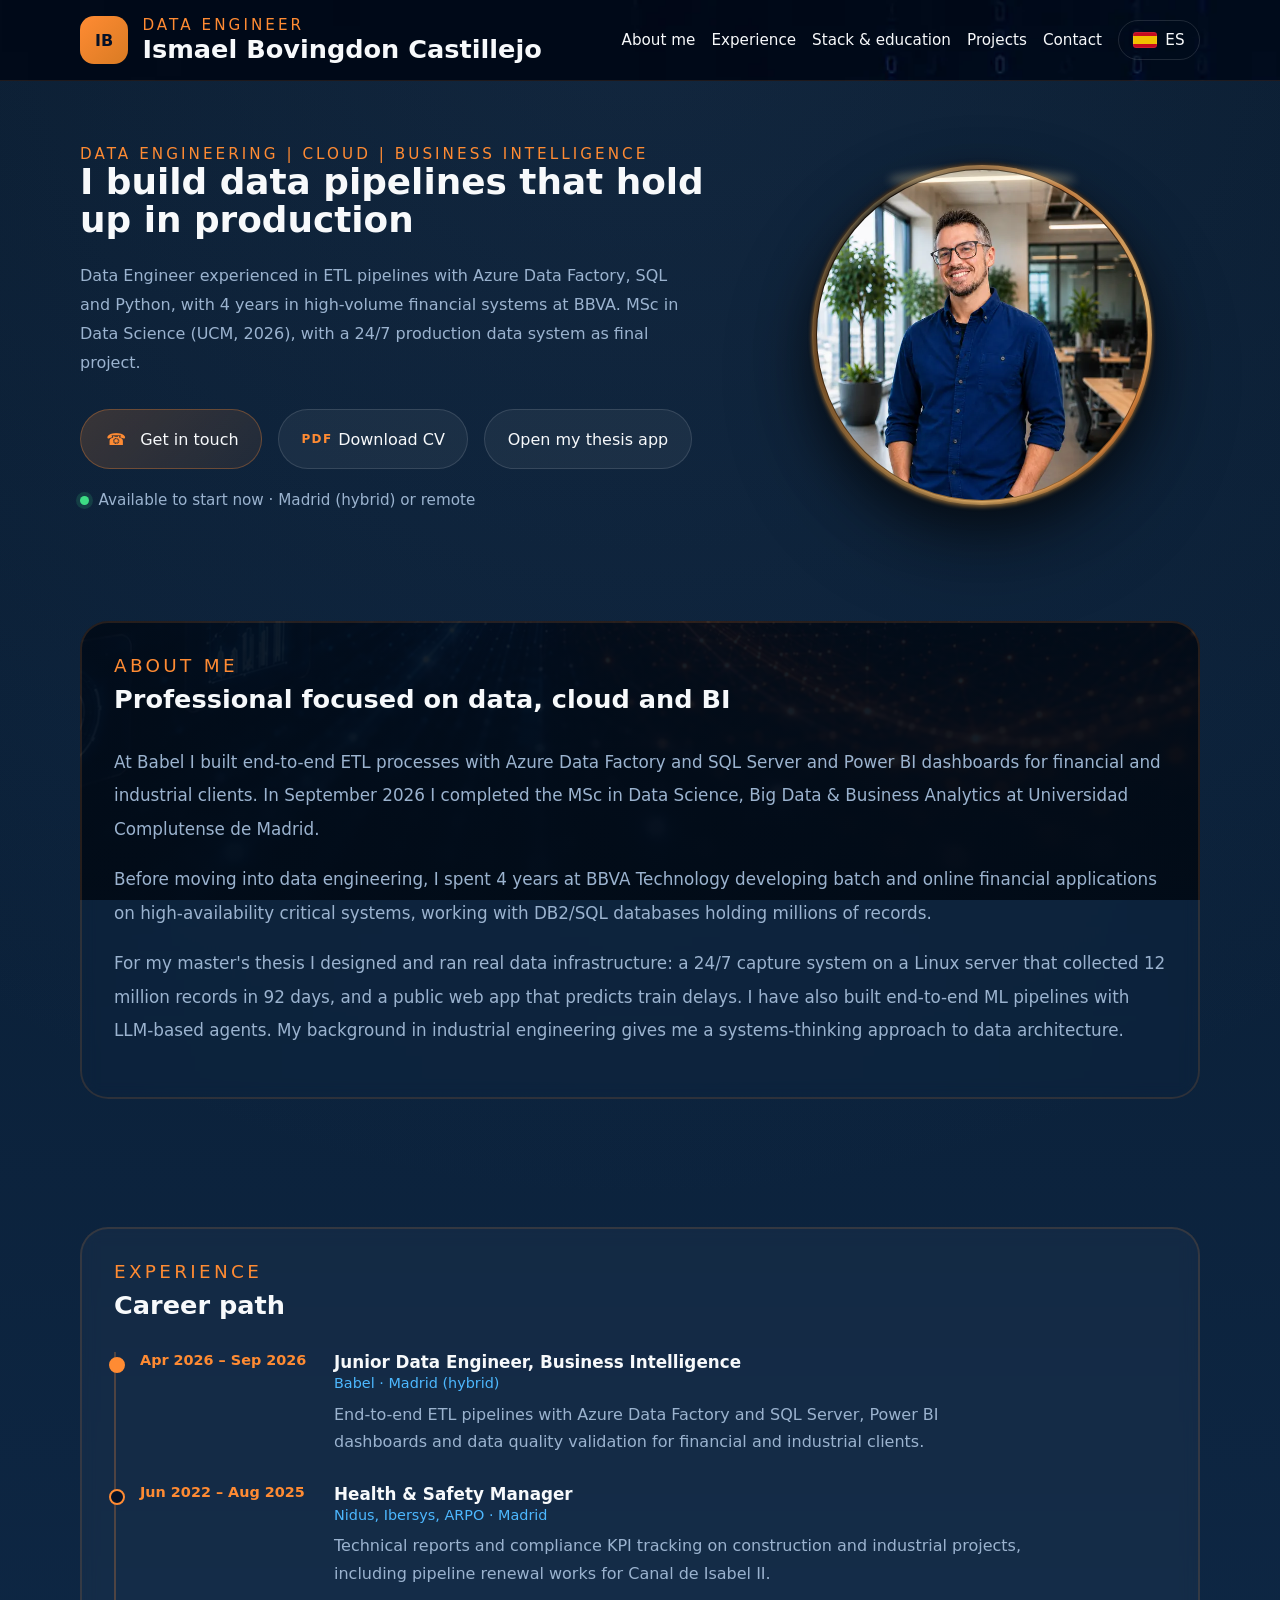
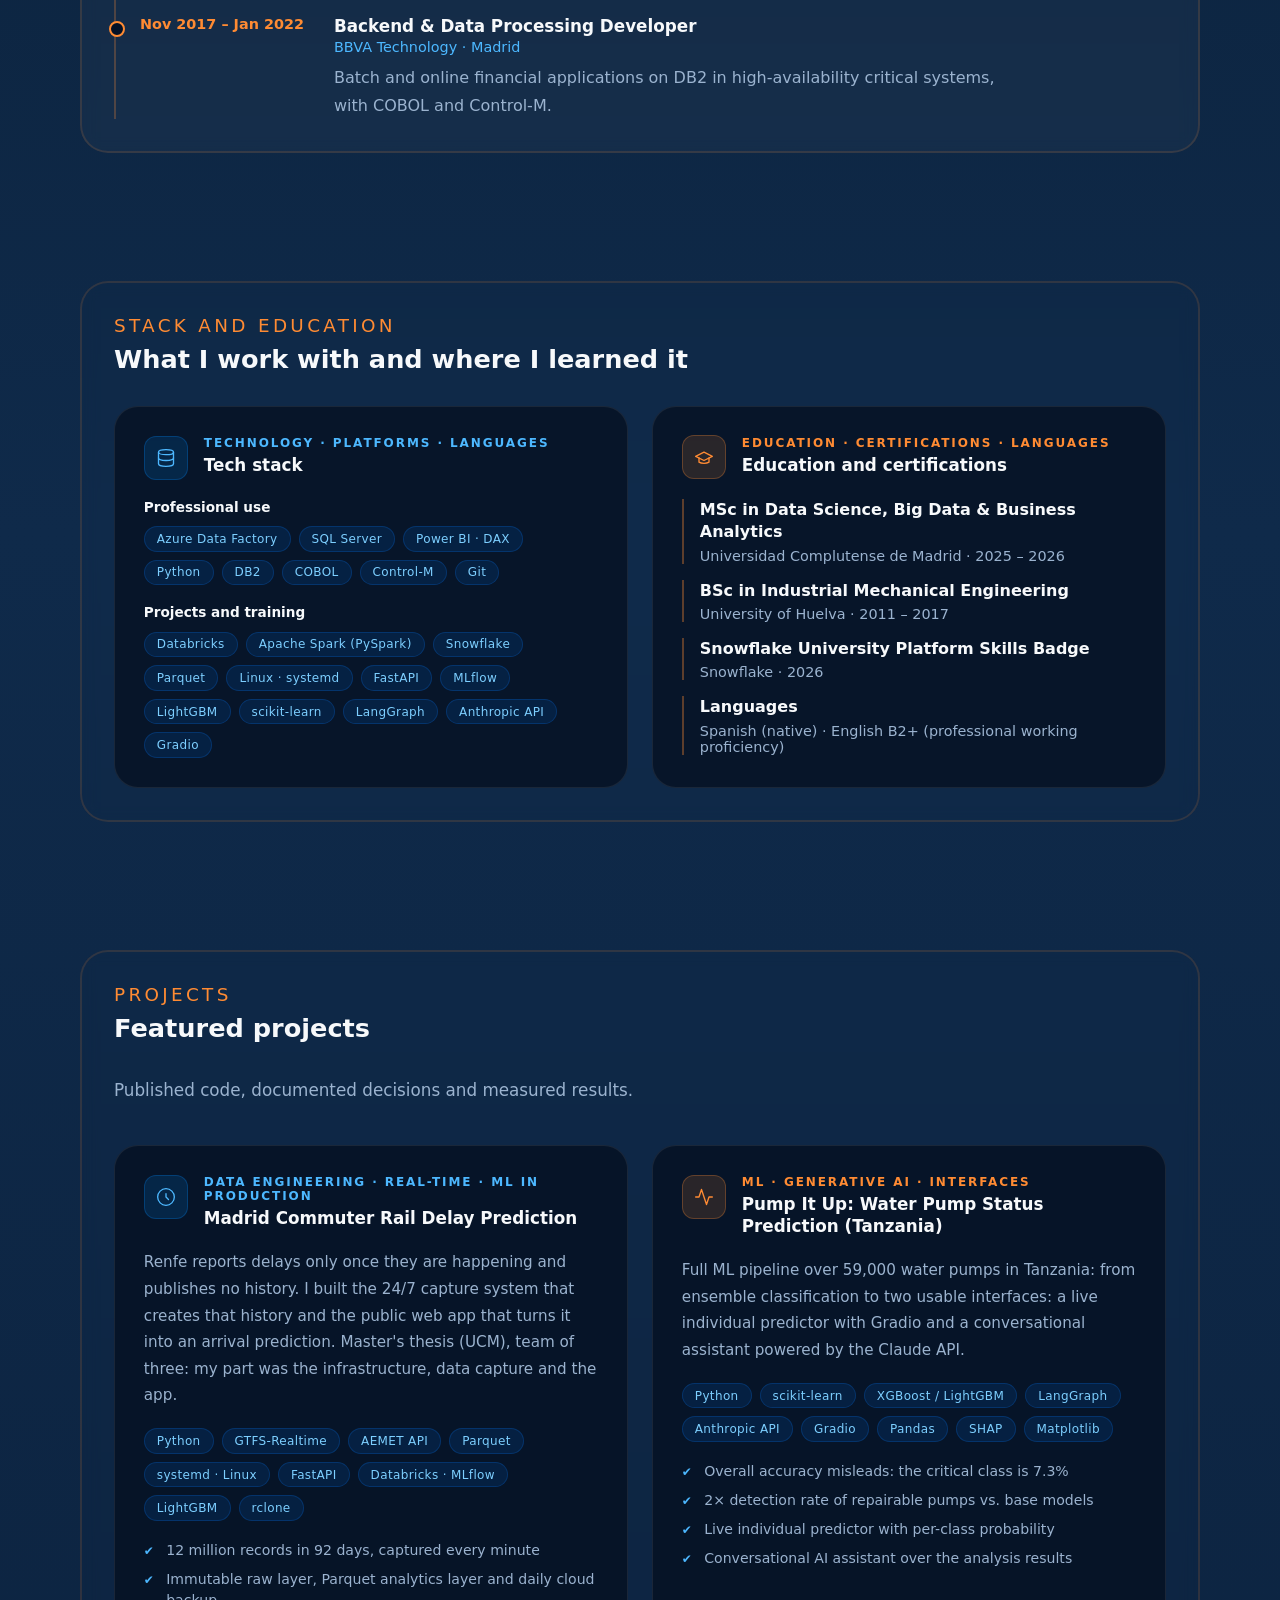
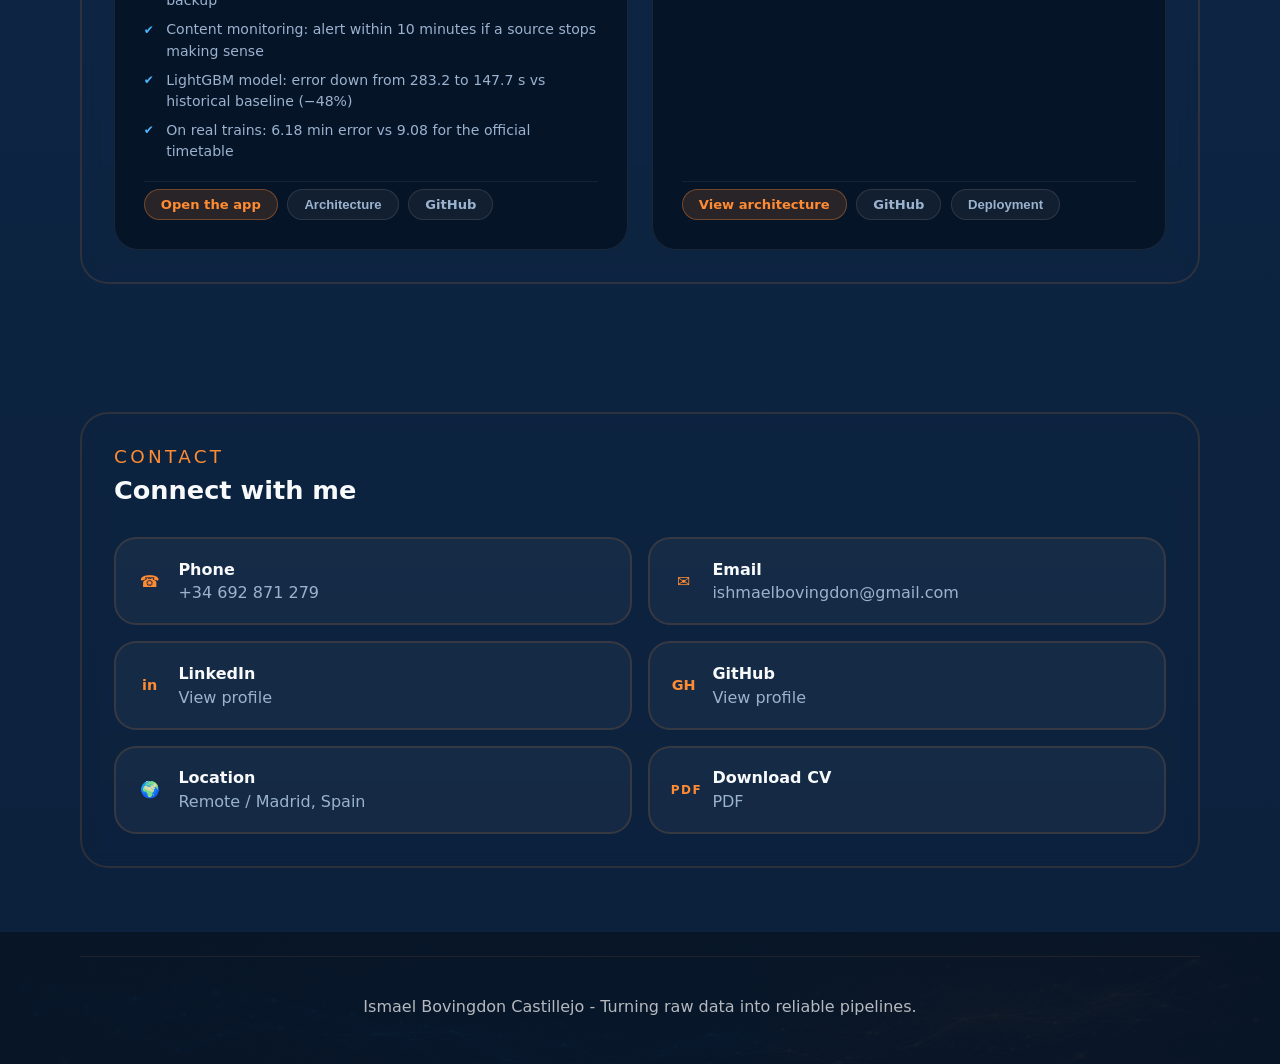
==== commit 849f7c5f: "Add files via upload" ====
--- a/index-en.html
+++ b/index-en.html
@@ -336,7 +336,7 @@
             <div class="pce-header">
               <div class="pce-icon" aria-hidden="true">
                 <svg viewBox="0 0 24 24" fill="none" stroke="currentColor" stroke-width="1.6" stroke-linecap="round" stroke-linejoin="round">
-                  <polyline points="22 12 18 12 15 21 9 3 6 12 2 12"/>
+                  <path d="M12 2a10 10 0 1 0 0 20A10 10 0 0 0 12 2z"/><path d="M12 8v4l3 3"/>
                 </svg>
               </div>
               <div class="pce-meta">
@@ -357,7 +357,7 @@
               <span>rclone</span>
             </div>
             <ul class="pce-impact">
-              <li>12 million records in 92 days, captured every minute on a ~€5/month server</li>
+              <li>12 million records in 92 days, captured every minute</li>
               <li>Immutable raw layer, Parquet analytics layer and daily cloud backup</li>
               <li>Content monitoring: alert within 10 minutes if a source stops making sense</li>
               <li>LightGBM model: error down from 283.2 to 147.7 s vs historical baseline (−48%)</li>
@@ -376,7 +376,7 @@
             <div class="pce-header">
               <div class="pce-icon pce-icon--orange" aria-hidden="true">
                 <svg viewBox="0 0 24 24" fill="none" stroke="currentColor" stroke-width="1.6" stroke-linecap="round" stroke-linejoin="round">
-                  <path d="M12 2a10 10 0 1 0 0 20A10 10 0 0 0 12 2z"/><path d="M12 8v4l3 3"/>
+                  <polyline points="22 12 18 12 15 21 9 3 6 12 2 12"/>
                 </svg>
               </div>
               <div class="pce-meta">
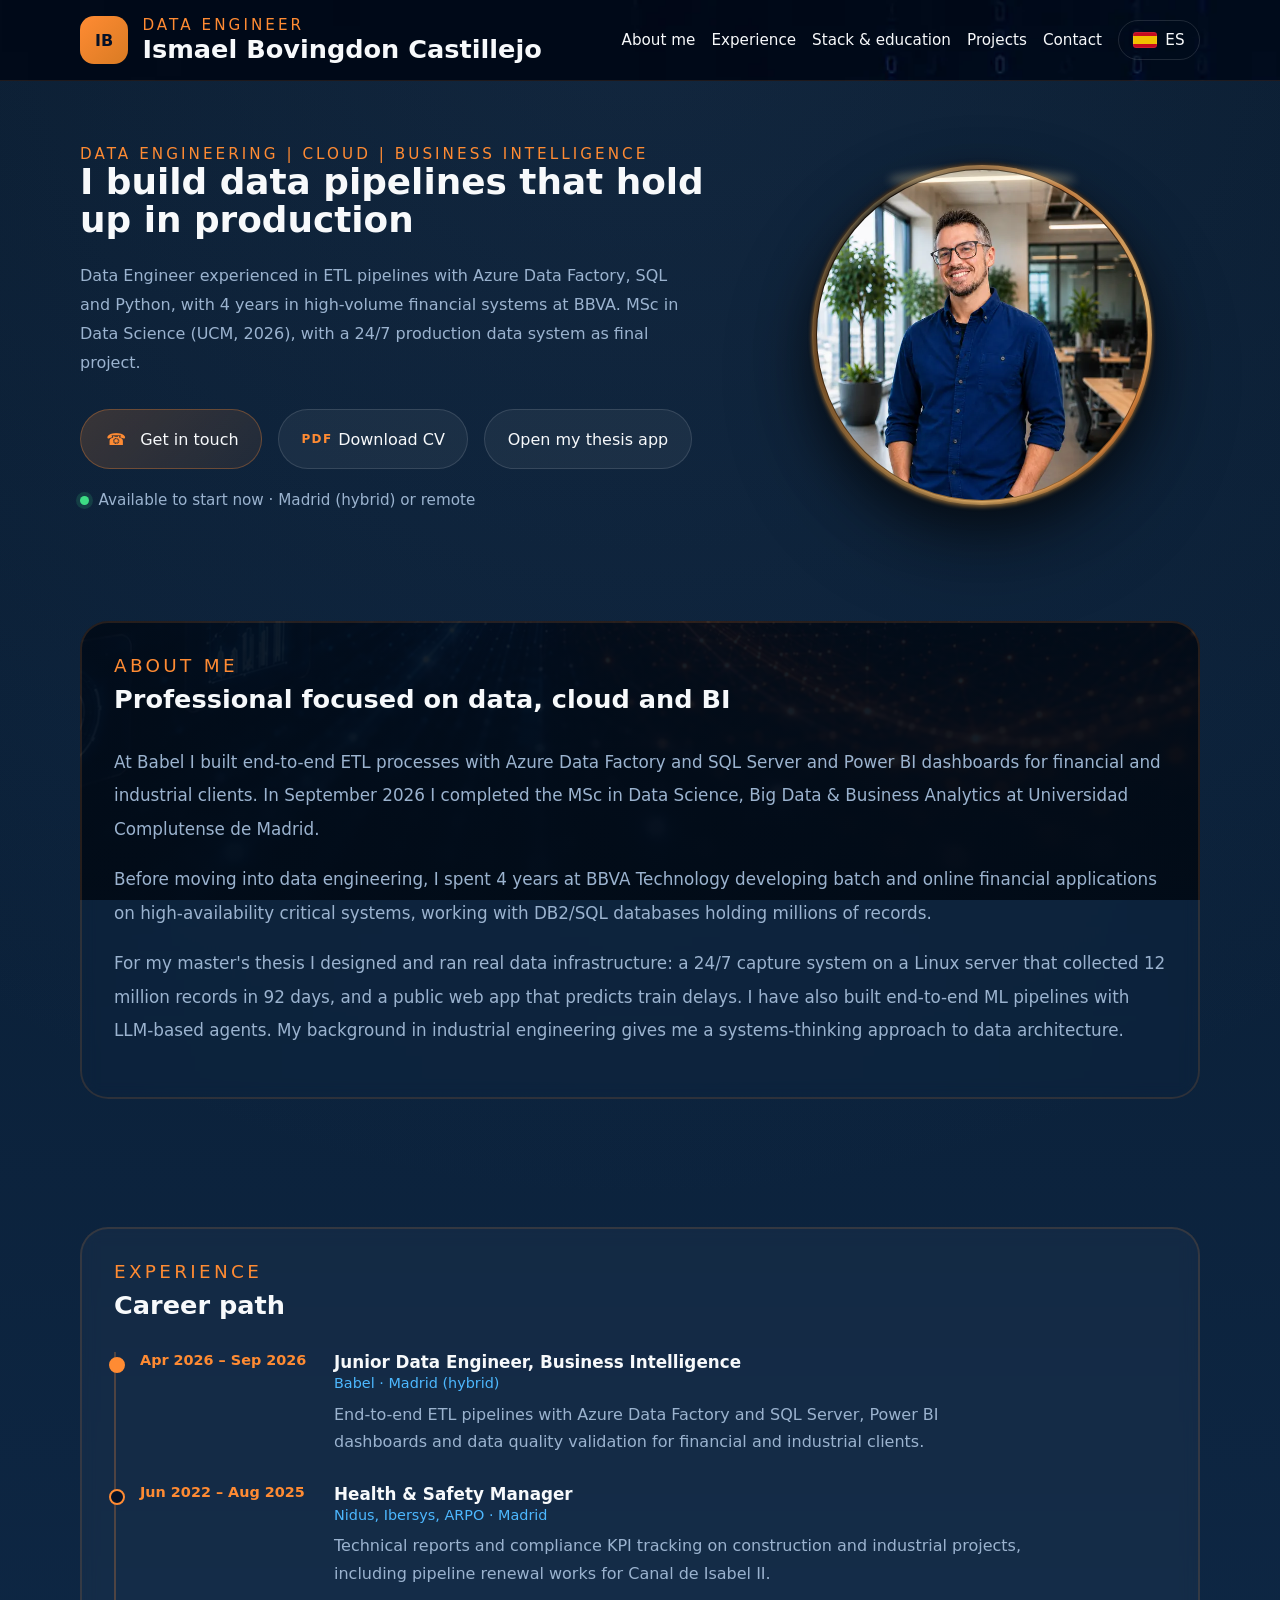
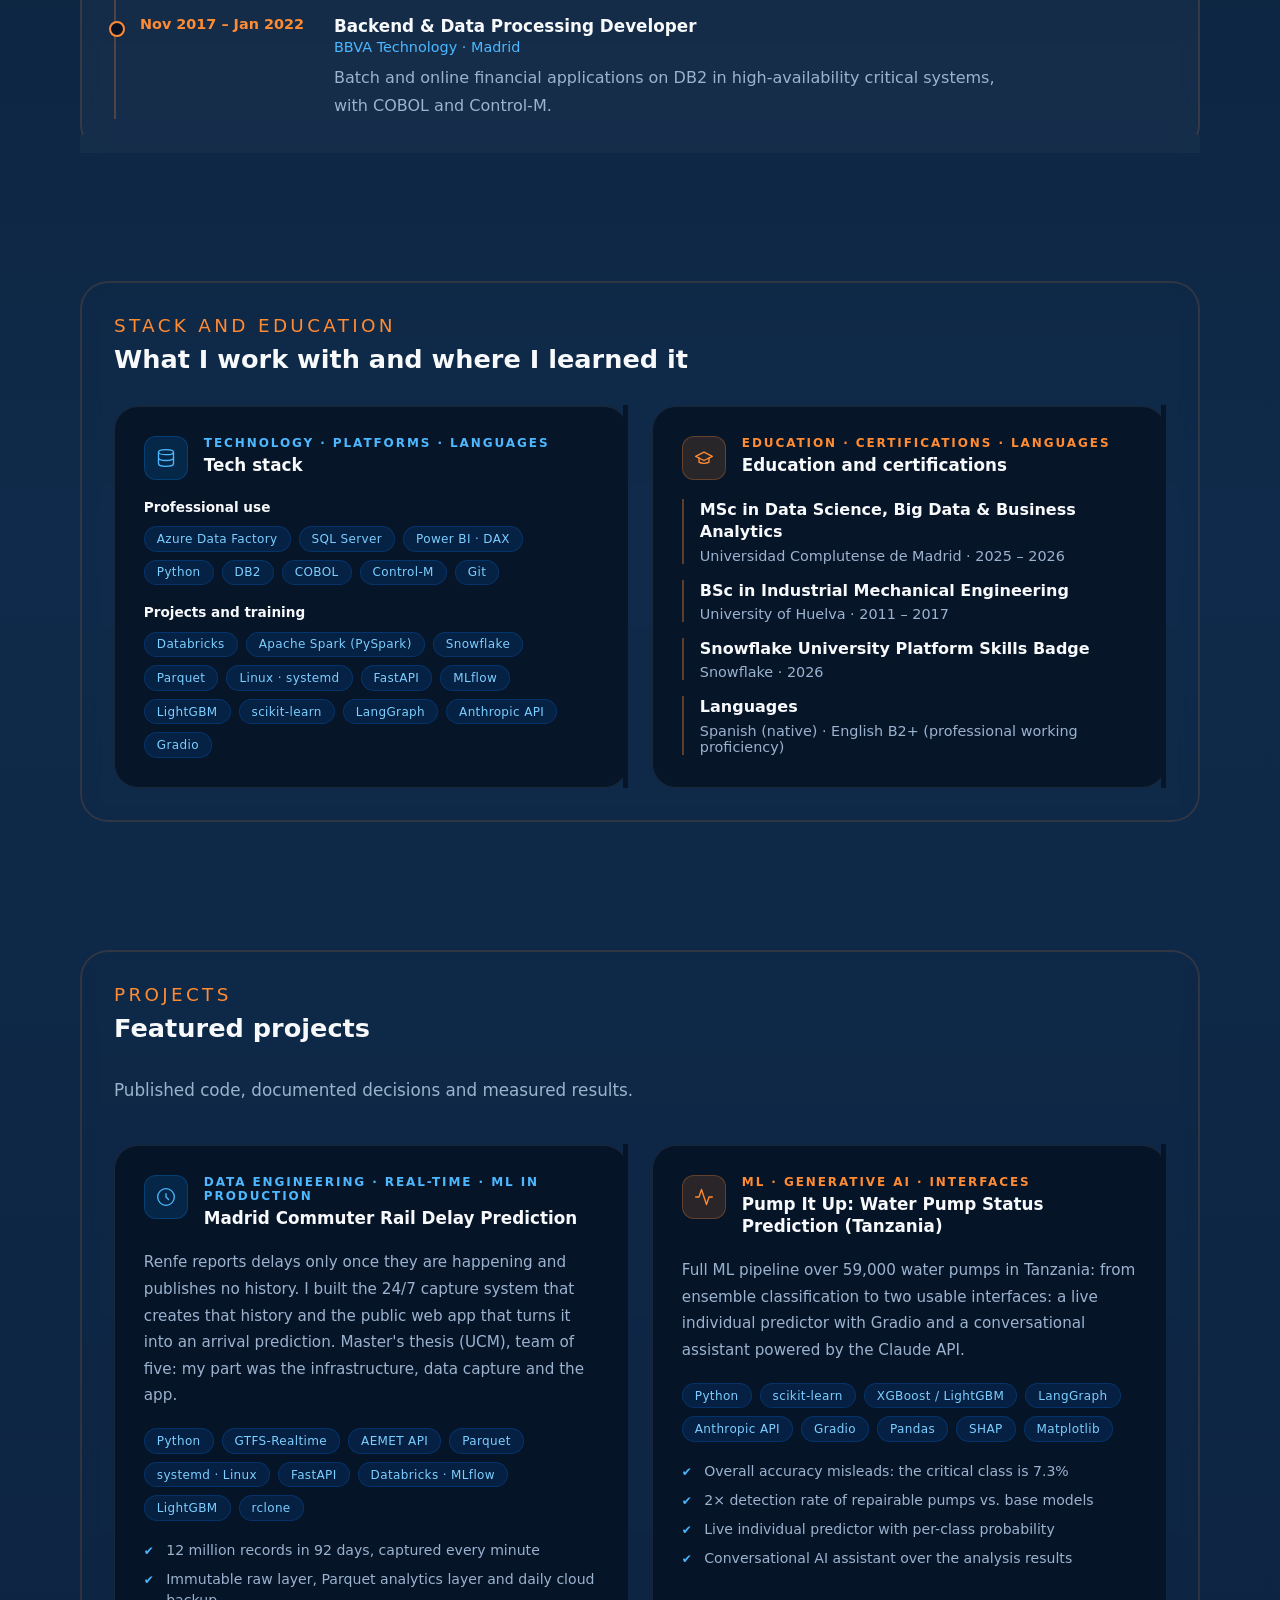
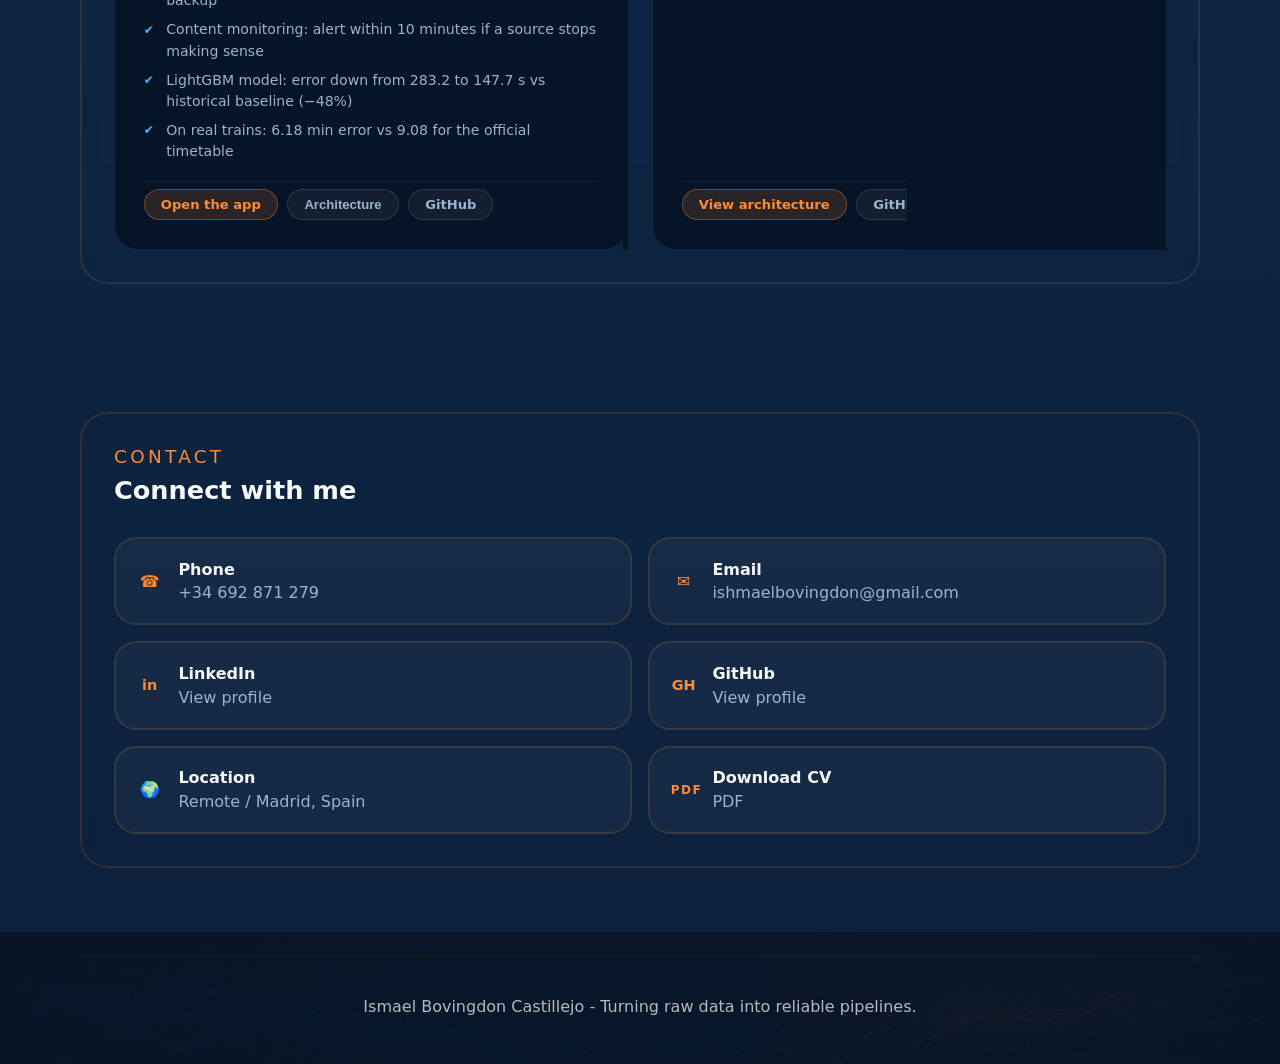
==== commit ba8aeffa: "Update index-en.html" ====
--- a/index-en.html
+++ b/index-en.html
@@ -344,7 +344,7 @@
                 <h3 class="pce-title">Madrid Commuter Rail Delay Prediction</h3>
               </div>
             </div>
-            <p class="pce-description">Renfe reports delays only once they are happening and publishes no history. I built the 24/7 capture system that creates that history and the public web app that turns it into an arrival prediction. Master's thesis (UCM), team of three: my part was the infrastructure, data capture and the app.</p>
+            <p class="pce-description">Renfe reports delays only once they are happening and publishes no history. I built the 24/7 capture system that creates that history and the public web app that turns it into an arrival prediction. Master's thesis (UCM), team of five: my part was the infrastructure, data capture and the app.</p>
             <div class="pce-stack">
               <span>Python</span>
               <span>GTFS-Realtime</span>
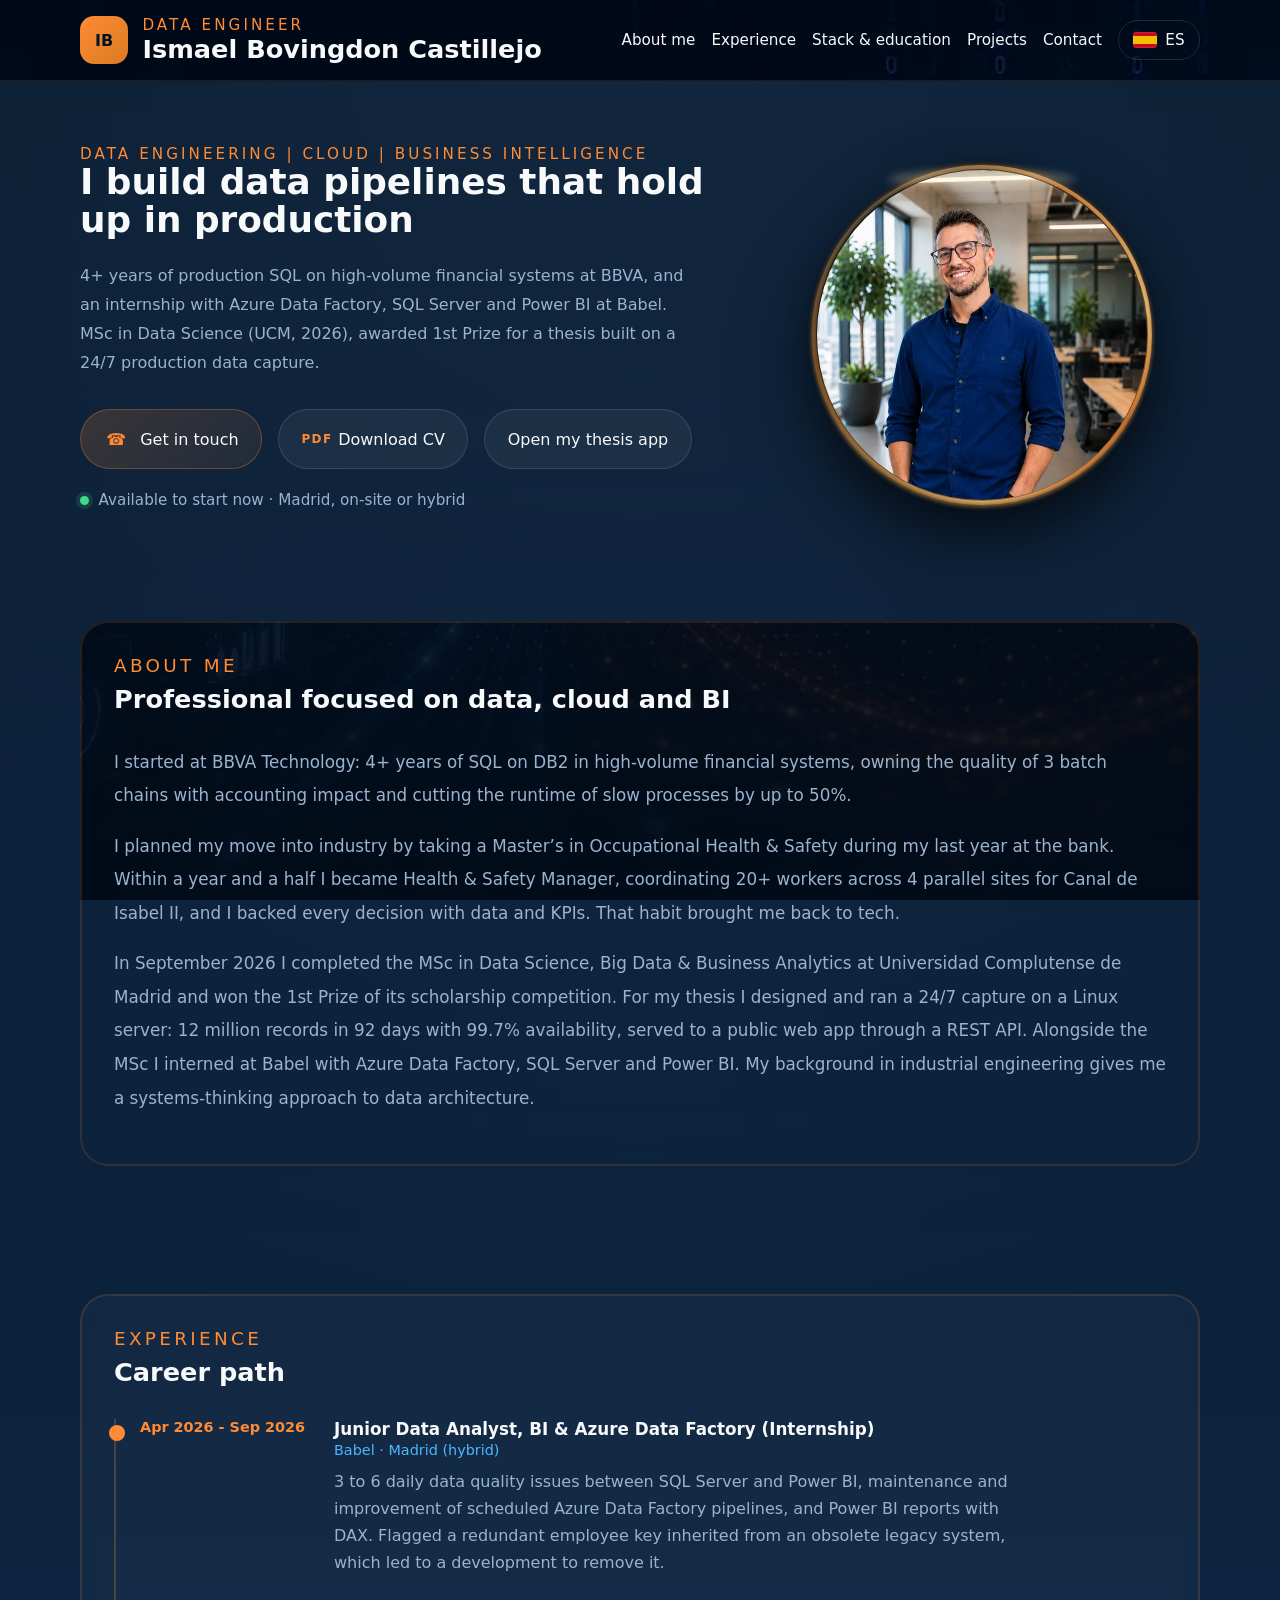
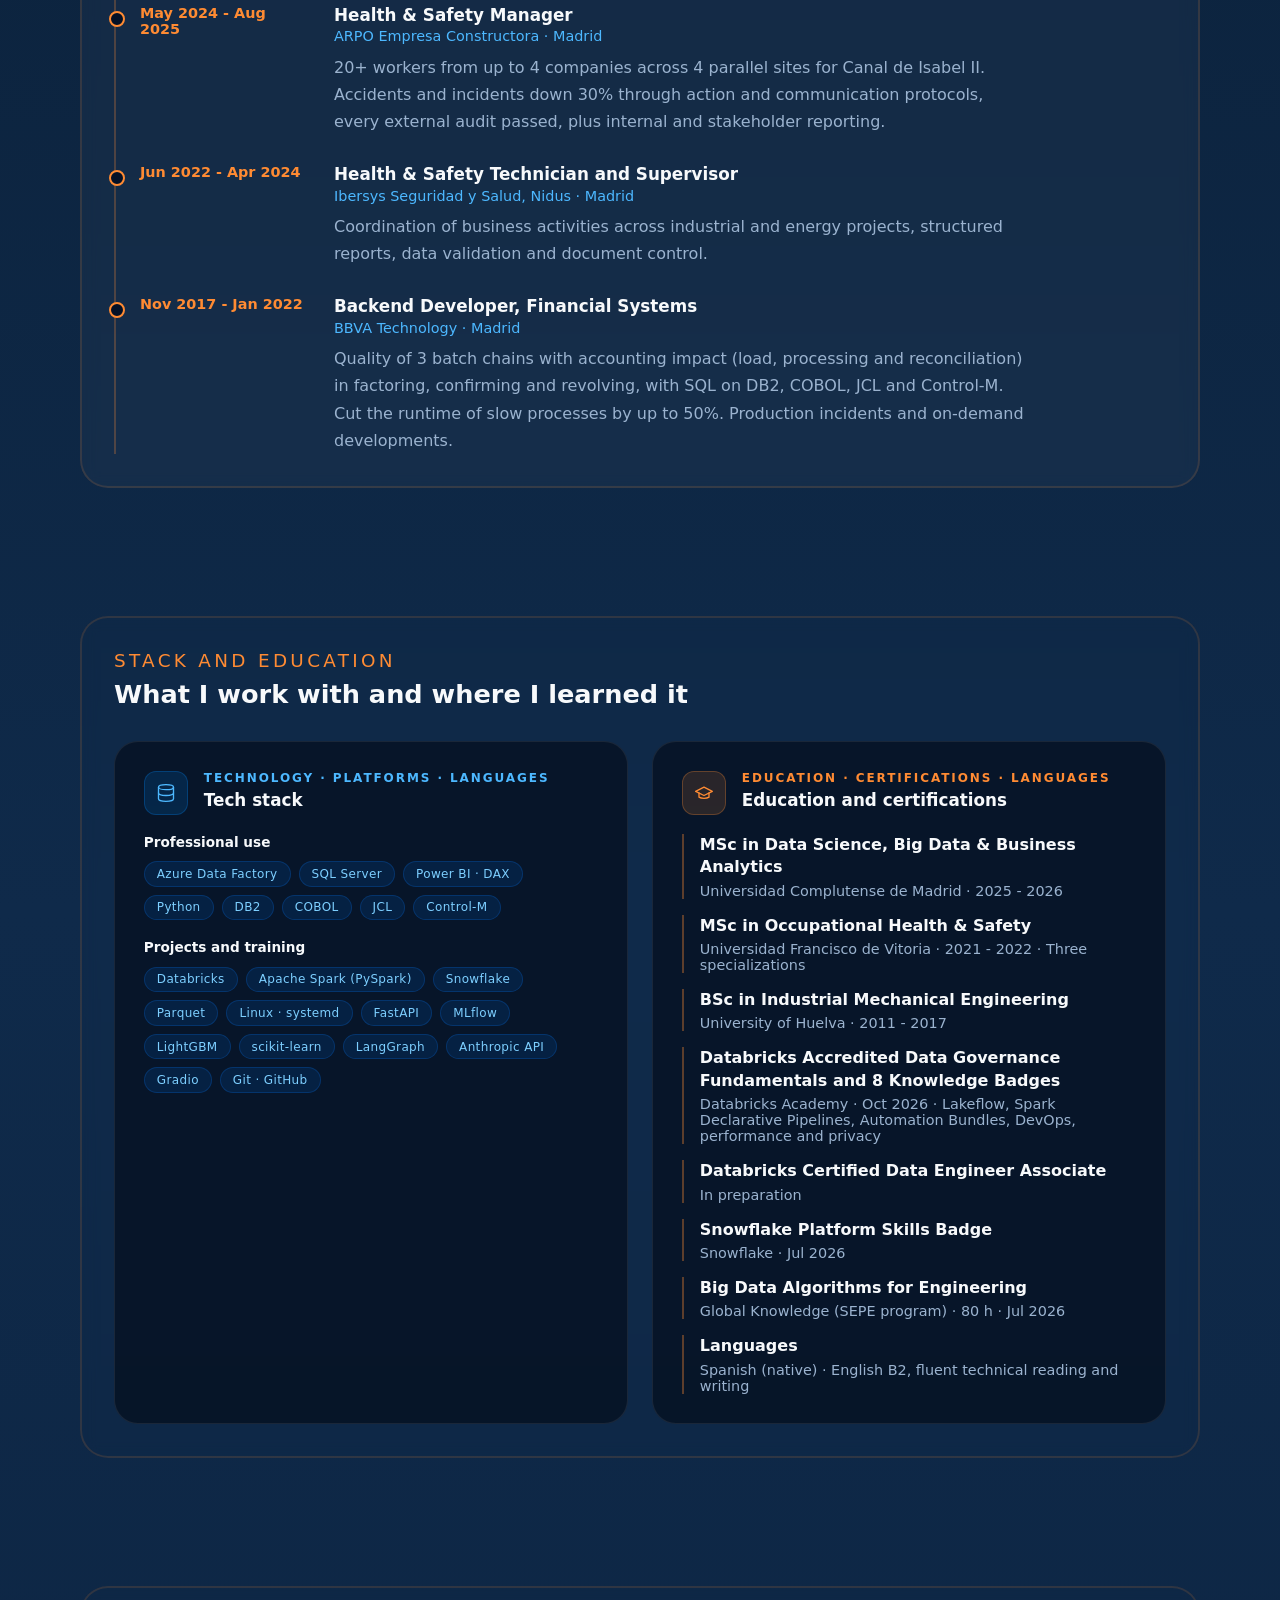
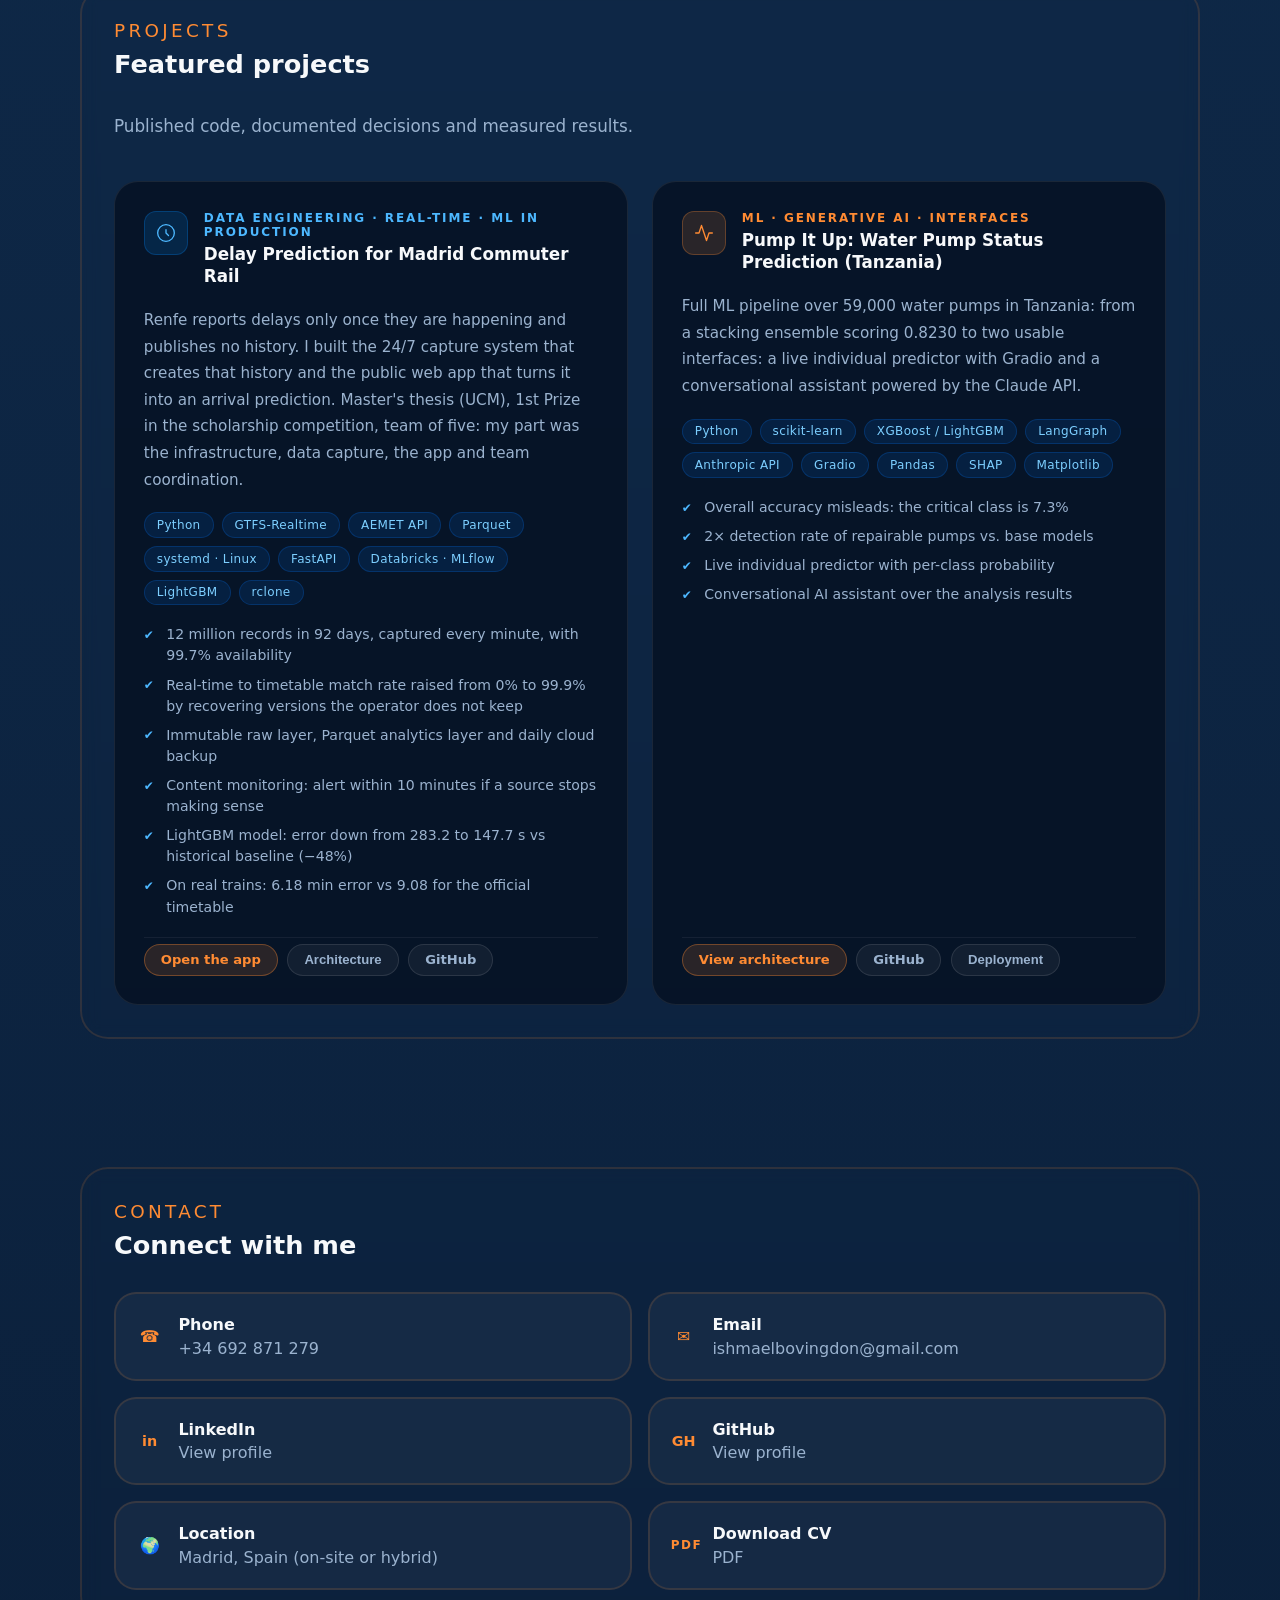
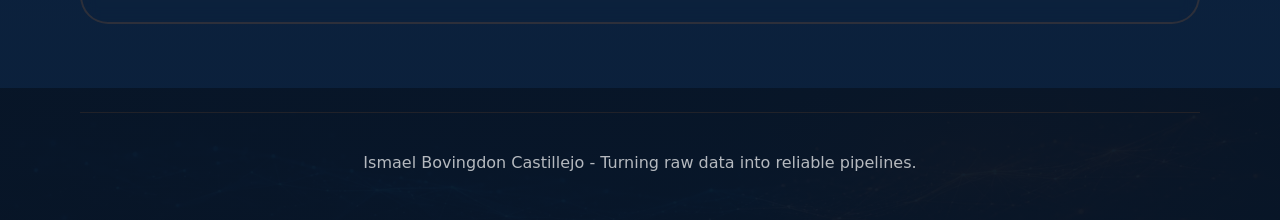
==== commit 08e9e4a9: "Add files via upload" ====
--- a/index-en.html
+++ b/index-en.html
@@ -4,7 +4,7 @@
   <meta charset="UTF-8" />
   <meta name="viewport" content="width=device-width, initial-scale=1.0" />
   <title>Ismael Bovingdon Castillejo | Data Engineer</title>
-  <meta name="description" content="Data Engineer in Madrid. ETL pipelines with Azure Data Factory, SQL and Python, plus a 24/7 capture system with a public app that predicts commuter rail delays." />
+  <meta name="description" content="Junior Data Engineer in Madrid. 4+ years of production SQL (BBVA), Azure Data Factory, SQL Server and Power BI, plus an award-winning 24/7 data capture with a public app that predicts commuter rail delays." />
   <link rel="canonical" href="https://i-bovingdon.github.io/DataEngineer.com/index-en.html" />
   <link rel="alternate" hreflang="es" href="https://i-bovingdon.github.io/DataEngineer.com/" />
   <link rel="alternate" hreflang="en" href="https://i-bovingdon.github.io/DataEngineer.com/index-en.html" />
@@ -14,7 +14,7 @@
   <meta property="og:type" content="website" />
   <meta property="og:url" content="https://i-bovingdon.github.io/DataEngineer.com/index-en.html" />
   <meta property="og:title" content="Ismael Bovingdon Castillejo | Data Engineer" />
-  <meta property="og:description" content="Data Engineer in Madrid. ETL pipelines with Azure Data Factory, SQL and Python, plus a 24/7 capture system with a public app that predicts commuter rail delays." />
+  <meta property="og:description" content="Junior Data Engineer in Madrid. 4+ years of production SQL (BBVA), Azure Data Factory, SQL Server and Power BI, plus an award-winning 24/7 data capture with a public app that predicts commuter rail delays." />
   <meta property="og:image" content="https://i-bovingdon.github.io/DataEngineer.com/assets/og-image.jpg" />
   <meta property="og:image:width" content="1200" />
   <meta property="og:image:height" content="630" />
@@ -152,9 +152,9 @@
           <p class="eyebrow">Data Engineering | Cloud | Business Intelligence</p>
           <h2>I build data pipelines that hold up in production</h2>
           <p class="hero-text">
-            Data Engineer experienced in ETL pipelines with Azure Data Factory, SQL and Python,
-            with 4 years in high-volume financial systems at BBVA.
-            MSc in Data Science (UCM, 2026), with a 24/7 production data system as final project.
+            4+ years of production SQL on high-volume financial systems at BBVA,
+            and an internship with Azure Data Factory, SQL Server and Power BI at Babel.
+            MSc in Data Science (UCM, 2026), awarded 1st Prize for a thesis built on a 24/7 production data capture.
           </p>
           <div class="hero-actions">
             <a class="cta-button accent" href="#contact">
@@ -169,7 +169,7 @@
               Open my thesis app
             </a>
           </div>
-          <p class="hero-note"><span class="hero-dot" aria-hidden="true"></span>Available to start now · Madrid (hybrid) or remote</p>
+          <p class="hero-note"><span class="hero-dot" aria-hidden="true"></span>Available to start now · Madrid, on-site or hybrid</p>
         </div>
 
         <div class="hero-visual">
@@ -189,9 +189,9 @@
           <h2>Professional focused on data, cloud and BI</h2>
         </div>
         <div class="about-copy">
-          <p>At Babel I built end-to-end ETL processes with Azure Data Factory and SQL Server and Power BI dashboards for financial and industrial clients. In September 2026 I completed the MSc in Data Science, Big Data & Business Analytics at Universidad Complutense de Madrid.</p>  
-          <p>Before moving into data engineering, I spent 4 years at BBVA Technology developing batch and online financial applications on high-availability critical systems, working with DB2/SQL databases holding millions of records.</p>
-          <p>For my master's thesis I designed and ran real data infrastructure: a 24/7 capture system on a Linux server that collected 12 million records in 92 days, and a public web app that predicts train delays. I have also built end-to-end ML pipelines with LLM-based agents. My background in industrial engineering gives me a systems-thinking approach to data architecture.</p>
+          <p>I started at BBVA Technology: 4+ years of SQL on DB2 in high-volume financial systems, owning the quality of 3 batch chains with accounting impact and cutting the runtime of slow processes by up to 50%.</p>  
+          <p>I planned my move into industry by taking a Master’s in Occupational Health & Safety during my last year at the bank. Within a year and a half I became Health & Safety Manager, coordinating 20+ workers across 4 parallel sites for Canal de Isabel II, and I backed every decision with data and KPIs. That habit brought me back to tech.</p>
+          <p>In September 2026 I completed the MSc in Data Science, Big Data & Business Analytics at Universidad Complutense de Madrid and won the 1st Prize of its scholarship competition. For my thesis I designed and ran a 24/7 capture on a Linux server: 12 million records in 92 days with 99.7% availability, served to a public web app through a REST API. Alongside the MSc I interned at Babel with Azure Data Factory, SQL Server and Power BI. My background in industrial engineering gives me a systems-thinking approach to data architecture.</p>
         </div>
       </div>
     </section>
@@ -204,27 +204,35 @@
         </div>
         <ol class="timeline">
           <li class="timeline-item">
-            <p class="timeline-date">Apr 2026 – Sep 2026</p>
-            <div>
-              <h3 class="timeline-role">Junior Data Engineer, Business Intelligence</h3>
+            <p class="timeline-date">Apr 2026 - Sep 2026</p>
+            <div>
+              <h3 class="timeline-role">Junior Data Analyst, BI &amp; Azure Data Factory (Internship)</h3>
               <p class="timeline-org">Babel · Madrid (hybrid)</p>
-              <p class="timeline-desc">End-to-end ETL pipelines with Azure Data Factory and SQL Server, Power BI dashboards and data quality validation for financial and industrial clients.</p>
+              <p class="timeline-desc">3 to 6 daily data quality issues between SQL Server and Power BI, maintenance and improvement of scheduled Azure Data Factory pipelines, and Power BI reports with DAX. Flagged a redundant employee key inherited from an obsolete legacy system, which led to a development to remove it.</p>
             </div>
           </li>
           <li class="timeline-item">
-            <p class="timeline-date">Jun 2022 – Aug 2025</p>
+            <p class="timeline-date">May 2024 - Aug 2025</p>
             <div>
               <h3 class="timeline-role">Health &amp; Safety Manager</h3>
-              <p class="timeline-org">Nidus, Ibersys, ARPO · Madrid</p>
-              <p class="timeline-desc">Technical reports and compliance KPI tracking on construction and industrial projects, including pipeline renewal works for Canal de Isabel II.</p>
+              <p class="timeline-org">ARPO Empresa Constructora · Madrid</p>
+              <p class="timeline-desc">20+ workers from up to 4 companies across 4 parallel sites for Canal de Isabel II. Accidents and incidents down 30% through action and communication protocols, every external audit passed, plus internal and stakeholder reporting.</p>
             </div>
           </li>
           <li class="timeline-item">
-            <p class="timeline-date">Nov 2017 – Jan 2022</p>
-            <div>
-              <h3 class="timeline-role">Backend &amp; Data Processing Developer</h3>
+            <p class="timeline-date">Jun 2022 - Apr 2024</p>
+            <div>
+              <h3 class="timeline-role">Health &amp; Safety Technician and Supervisor</h3>
+              <p class="timeline-org">Ibersys Seguridad y Salud, Nidus · Madrid</p>
+              <p class="timeline-desc">Coordination of business activities across industrial and energy projects, structured reports, data validation and document control.</p>
+            </div>
+          </li>
+          <li class="timeline-item">
+            <p class="timeline-date">Nov 2017 - Jan 2022</p>
+            <div>
+              <h3 class="timeline-role">Backend Developer, Financial Systems</h3>
               <p class="timeline-org">BBVA Technology · Madrid</p>
-              <p class="timeline-desc">Batch and online financial applications on DB2 in high-availability critical systems, with COBOL and Control-M.</p>
+              <p class="timeline-desc">Quality of 3 batch chains with accounting impact (load, processing and reconciliation) in factoring, confirming and revolving, with SQL on DB2, COBOL, JCL and Control-M. Cut the runtime of slow processes by up to 50%. Production incidents and on-demand developments.</p>
             </div>
           </li>
         </ol>
@@ -262,8 +270,8 @@
               <span>Python</span>
               <span>DB2</span>
               <span>COBOL</span>
+              <span>JCL</span>
               <span>Control-M</span>
-              <span>Git</span>
             </div>
             <p class="stack-group-label">Projects and training</p>
             <div class="pce-stack">
@@ -279,6 +287,7 @@
               <span>LangGraph</span>
               <span>Anthropic API</span>
               <span>Gradio</span>
+              <span>Git · GitHub</span>
             </div>
           </article>
 
@@ -299,19 +308,35 @@
             <ul class="cred-list">
               <li>
                 <p class="cred-title">MSc in Data Science, Big Data &amp; Business Analytics</p>
-                <p class="cred-meta">Universidad Complutense de Madrid · 2025 – 2026</p>
+                <p class="cred-meta">Universidad Complutense de Madrid · 2025 - 2026</p>
+              </li>
+              <li>
+                <p class="cred-title">MSc in Occupational Health &amp; Safety</p>
+                <p class="cred-meta">Universidad Francisco de Vitoria · 2021 - 2022 · Three specializations</p>
               </li>
               <li>
                 <p class="cred-title">BSc in Industrial Mechanical Engineering</p>
-                <p class="cred-meta">University of Huelva · 2011 – 2017</p>
-              </li>
-              <li>
-                <p class="cred-title">Snowflake University Platform Skills Badge</p>
-                <p class="cred-meta">Snowflake · 2026</p>
+                <p class="cred-meta">University of Huelva · 2011 - 2017</p>
+              </li>
+              <li>
+                <p class="cred-title">Databricks Accredited Data Governance Fundamentals and 8 Knowledge Badges</p>
+                <p class="cred-meta">Databricks Academy · Oct 2026 · Lakeflow, Spark Declarative Pipelines, Automation Bundles, DevOps, performance and privacy</p>
+              </li>
+              <li>
+                <p class="cred-title">Databricks Certified Data Engineer Associate</p>
+                <p class="cred-meta">In preparation</p>
+              </li>
+              <li>
+                <p class="cred-title">Snowflake Platform Skills Badge</p>
+                <p class="cred-meta">Snowflake · Jul 2026</p>
+              </li>
+              <li>
+                <p class="cred-title">Big Data Algorithms for Engineering</p>
+                <p class="cred-meta">Global Knowledge (SEPE program) · 80 h · Jul 2026</p>
               </li>
               <li>
                 <p class="cred-title">Languages</p>
-                <p class="cred-meta">Spanish (native) · English B2+ (professional working proficiency)</p>
+                <p class="cred-meta">Spanish (native) · English B2, fluent technical reading and writing</p>
               </li>
             </ul>
           </article>
@@ -330,7 +355,7 @@
 
         <div class="project-cards-grid">
 
-          <!-- Card 1 — TFM Cercanías Madrid -->
+          <!-- Card 1 - TFM Cercanías Madrid -->
           <article class="project-card-enterprise">
             <div class="pce-glow pce-glow--blue"></div>
             <div class="pce-header">
@@ -341,10 +366,10 @@
               </div>
               <div class="pce-meta">
                 <span class="pce-category">Data Engineering · Real-Time · ML in production</span>
-                <h3 class="pce-title">Madrid Commuter Rail Delay Prediction</h3>
-              </div>
-            </div>
-            <p class="pce-description">Renfe reports delays only once they are happening and publishes no history. I built the 24/7 capture system that creates that history and the public web app that turns it into an arrival prediction. Master's thesis (UCM), team of five: my part was the infrastructure, data capture and the app.</p>
+                <h3 class="pce-title">Delay Prediction for Madrid Commuter Rail</h3>
+              </div>
+            </div>
+            <p class="pce-description">Renfe reports delays only once they are happening and publishes no history. I built the 24/7 capture system that creates that history and the public web app that turns it into an arrival prediction. Master's thesis (UCM), 1st Prize in the scholarship competition, team of five: my part was the infrastructure, data capture, the app and team coordination.</p>
             <div class="pce-stack">
               <span>Python</span>
               <span>GTFS-Realtime</span>
@@ -357,7 +382,8 @@
               <span>rclone</span>
             </div>
             <ul class="pce-impact">
-              <li>12 million records in 92 days, captured every minute</li>
+              <li>12 million records in 92 days, captured every minute, with 99.7% availability</li>
+              <li>Real-time to timetable match rate raised from 0% to 99.9% by recovering versions the operator does not keep</li>
               <li>Immutable raw layer, Parquet analytics layer and daily cloud backup</li>
               <li>Content monitoring: alert within 10 minutes if a source stops making sense</li>
               <li>LightGBM model: error down from 283.2 to 147.7 s vs historical baseline (−48%)</li>
@@ -370,7 +396,7 @@
             </div>
           </article>
 
-          <!-- Card 2 — Pump It Up -->
+          <!-- Card 2 - Pump It Up -->
           <article class="project-card-enterprise">
             <div class="pce-glow pce-glow--orange"></div>
             <div class="pce-header">
@@ -384,7 +410,7 @@
                 <h3 class="pce-title">Pump It Up: Water Pump Status Prediction (Tanzania)</h3>
               </div>
             </div>
-            <p class="pce-description">Full ML pipeline over 59,000 water pumps in Tanzania: from ensemble classification to two usable interfaces: a live individual predictor with Gradio and a conversational assistant powered by the Claude API.</p>
+            <p class="pce-description">Full ML pipeline over 59,000 water pumps in Tanzania: from a stacking ensemble scoring 0.8230 to two usable interfaces: a live individual predictor with Gradio and a conversational assistant powered by the Claude API.</p>
             <div class="pce-stack">
               <span>Python</span>
               <span>scikit-learn</span>
@@ -434,7 +460,7 @@
               <p>ishmaelbovingdon@gmail.com</p>
             </div>
           </a>
-          <a class="contact-card" href="https://www.linkedin.com/in/ismael-bovingdon-castillejo-6a775074/" target="_blank" rel="noopener noreferrer">
+          <a class="contact-card" href="https://www.linkedin.com/in/ismael-bovingdon/" target="_blank" rel="noopener noreferrer">
             <span class="icon-linkedin"></span>
             <div>
               <h3>LinkedIn</h3>
@@ -452,7 +478,7 @@
             <span class="icon-location"></span>
             <div>
               <h3>Location</h3>
-              <p>Remote / Madrid, Spain</p>
+              <p>Madrid, Spain (on-site or hybrid)</p>
             </div>
           </div>
           <a class="contact-card" href="assets/CV_Ismael_Bovingdon_EN.pdf" download>
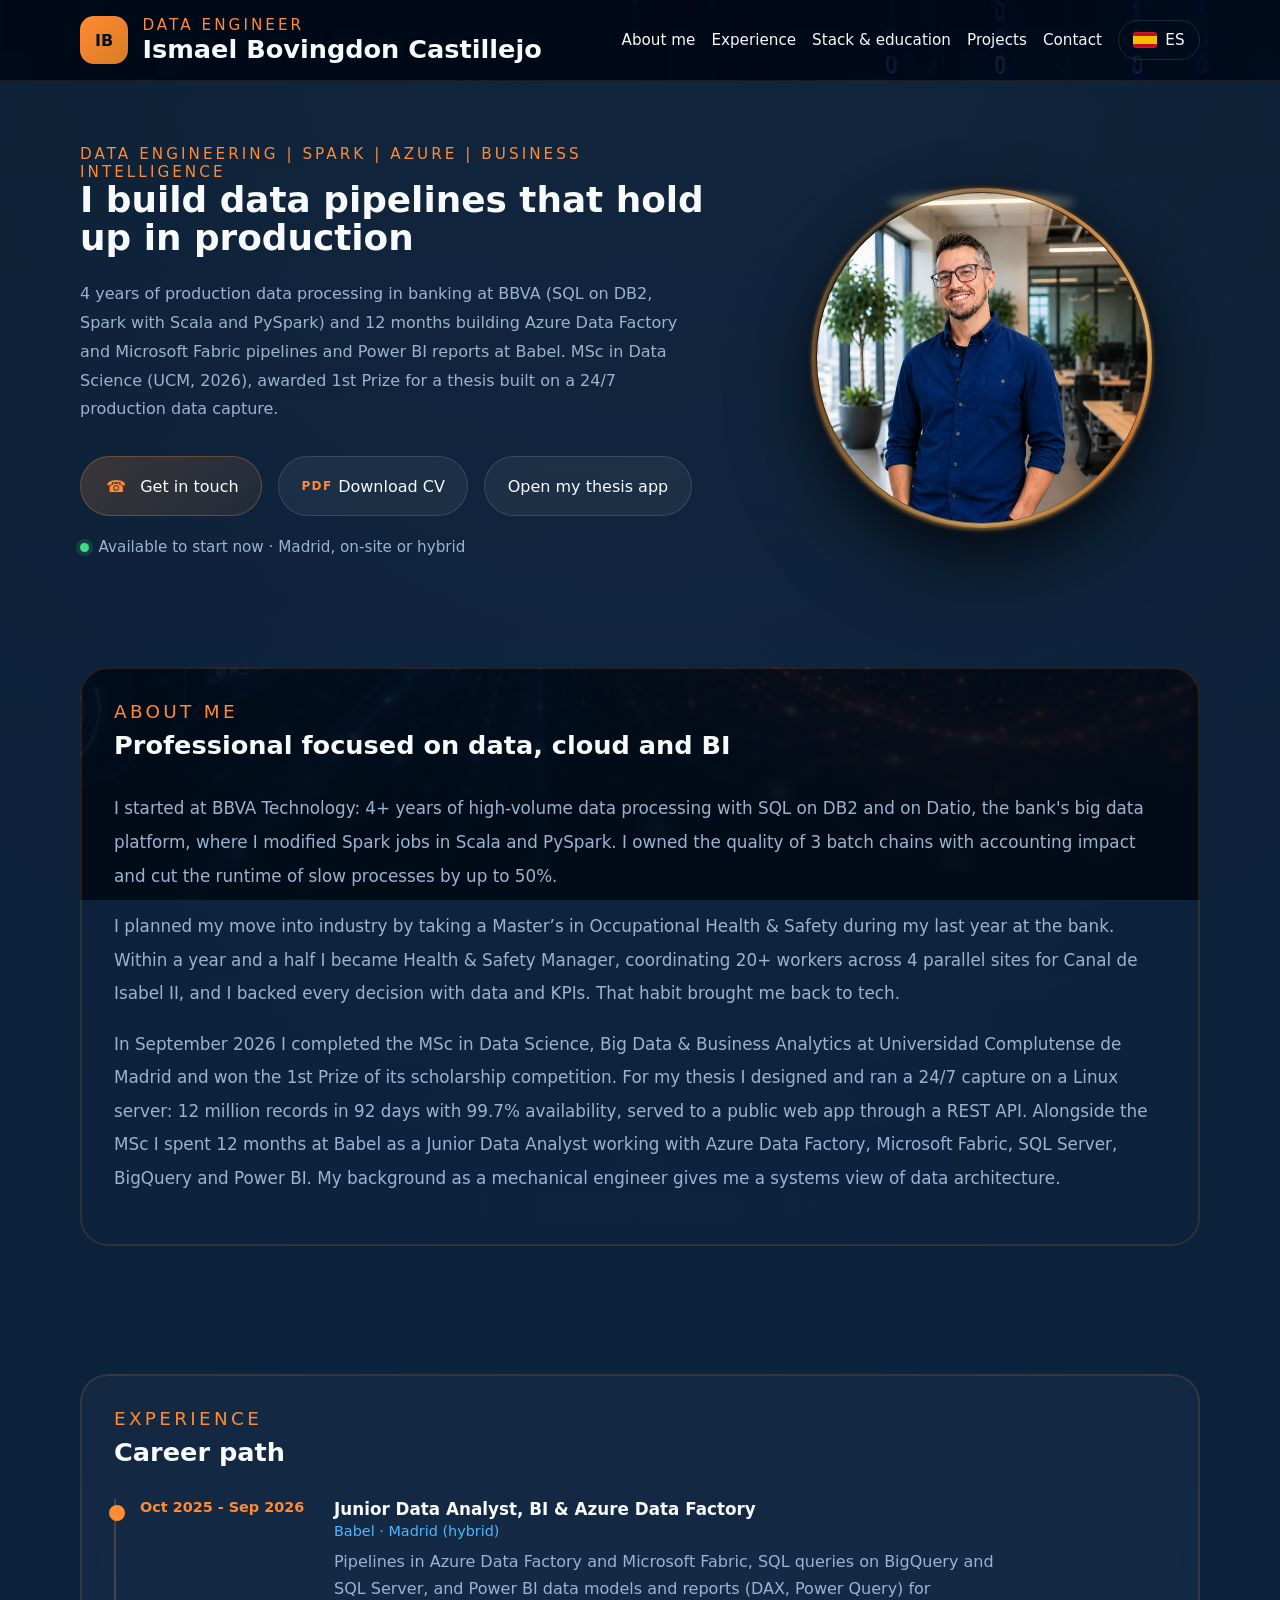
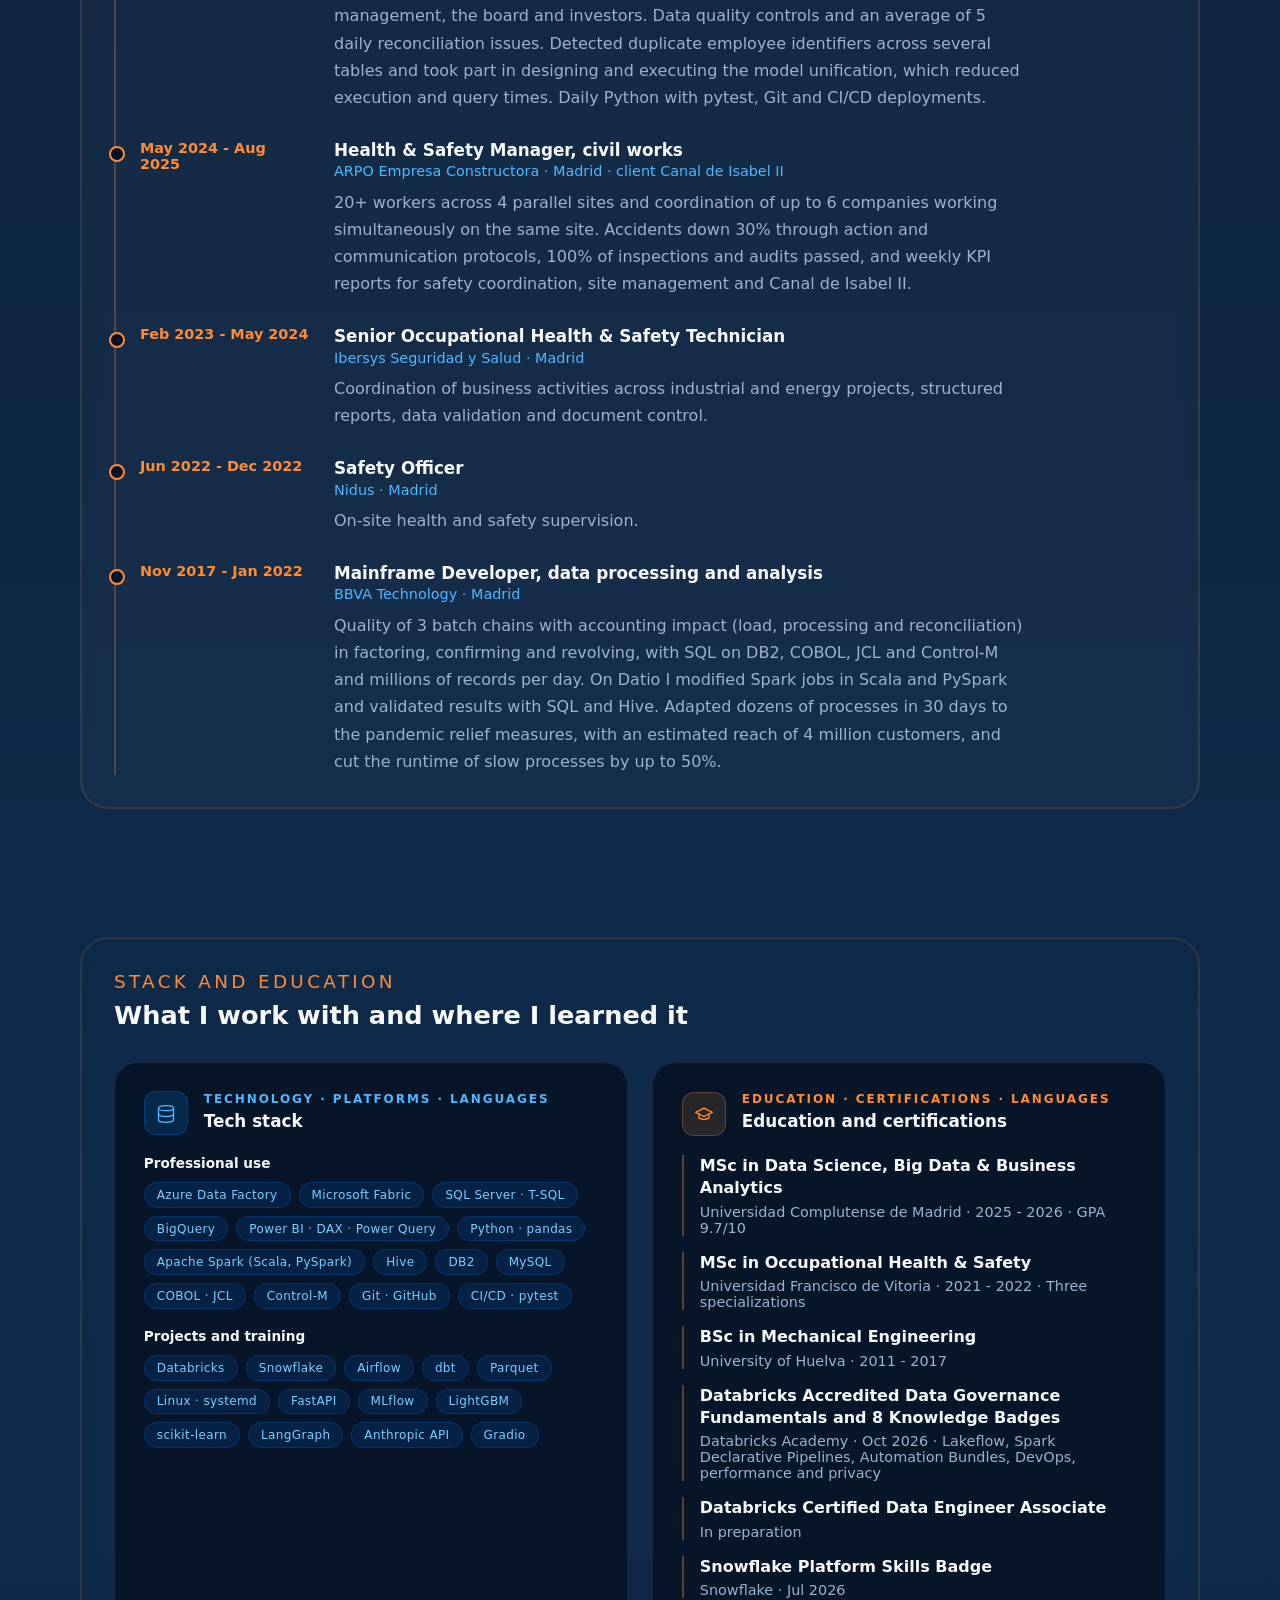
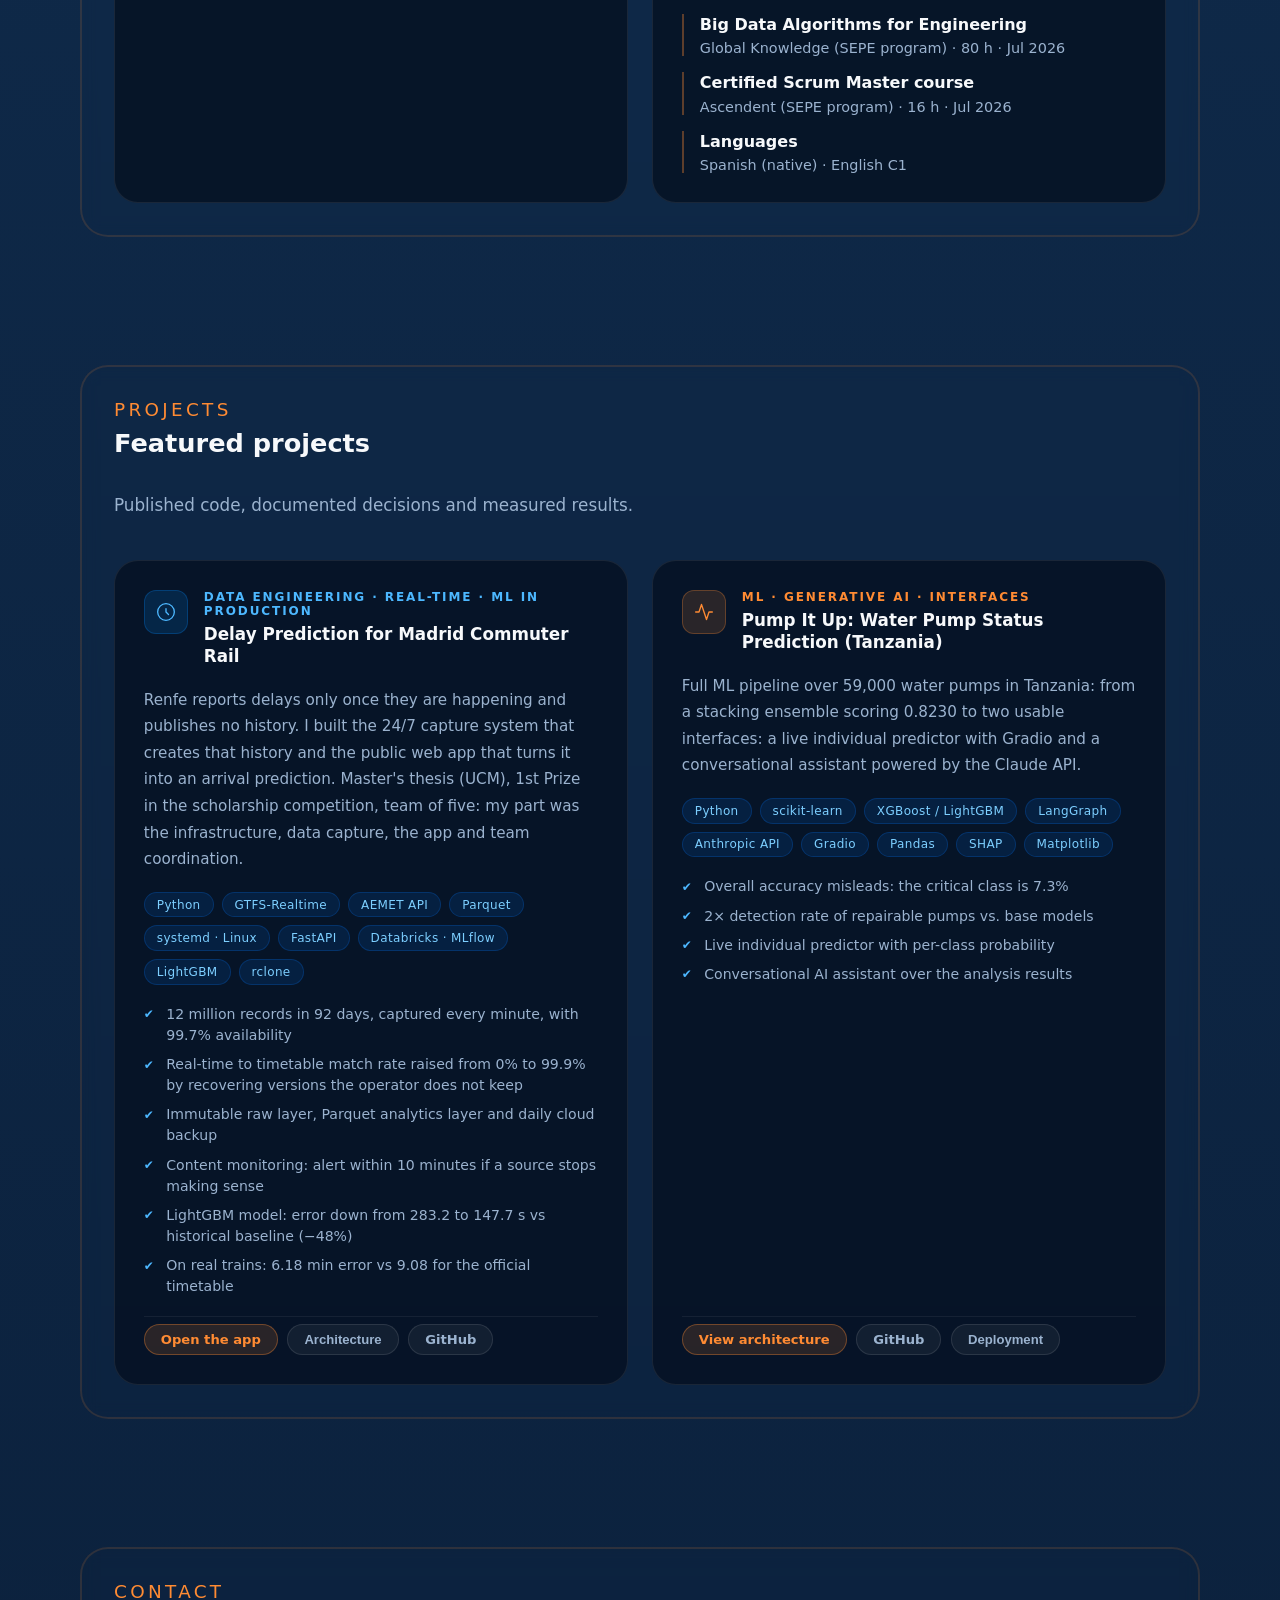
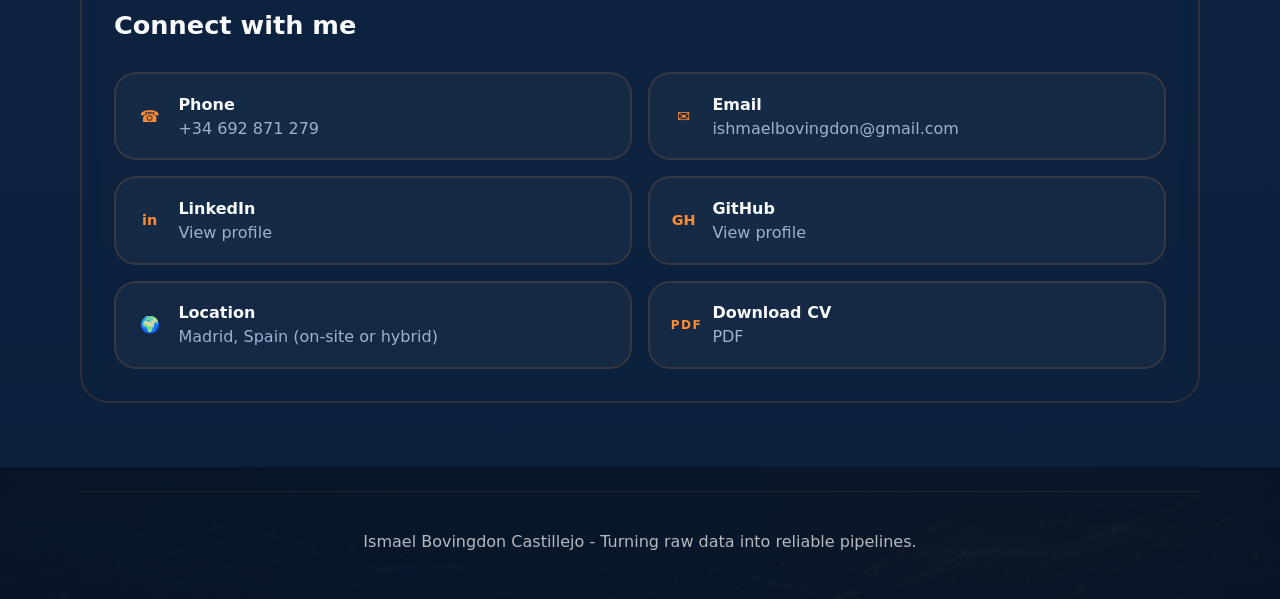
==== commit 928e67de: "Add files via upload" ====
--- a/index-en.html
+++ b/index-en.html
@@ -4,7 +4,7 @@
   <meta charset="UTF-8" />
   <meta name="viewport" content="width=device-width, initial-scale=1.0" />
   <title>Ismael Bovingdon Castillejo | Data Engineer</title>
-  <meta name="description" content="Junior Data Engineer in Madrid. 4+ years of production SQL (BBVA), Azure Data Factory, SQL Server and Power BI, plus an award-winning 24/7 data capture with a public app that predicts commuter rail delays." />
+  <meta name="description" content="Data Engineer in Madrid. 4 years of production data processing in banking (BBVA: SQL on DB2, Spark), 12 months with Azure Data Factory, Fabric and Power BI at Babel, plus an award-winning 24/7 data capture with a public app that predicts commuter rail delays." />
   <link rel="canonical" href="https://i-bovingdon.github.io/DataEngineer.com/index-en.html" />
   <link rel="alternate" hreflang="es" href="https://i-bovingdon.github.io/DataEngineer.com/" />
   <link rel="alternate" hreflang="en" href="https://i-bovingdon.github.io/DataEngineer.com/index-en.html" />
@@ -14,7 +14,7 @@
   <meta property="og:type" content="website" />
   <meta property="og:url" content="https://i-bovingdon.github.io/DataEngineer.com/index-en.html" />
   <meta property="og:title" content="Ismael Bovingdon Castillejo | Data Engineer" />
-  <meta property="og:description" content="Junior Data Engineer in Madrid. 4+ years of production SQL (BBVA), Azure Data Factory, SQL Server and Power BI, plus an award-winning 24/7 data capture with a public app that predicts commuter rail delays." />
+  <meta property="og:description" content="Data Engineer in Madrid. 4 years of production data processing in banking (BBVA: SQL on DB2, Spark), 12 months with Azure Data Factory, Fabric and Power BI at Babel, plus an award-winning 24/7 data capture with a public app that predicts commuter rail delays." />
   <meta property="og:image" content="https://i-bovingdon.github.io/DataEngineer.com/assets/og-image.jpg" />
   <meta property="og:image:width" content="1200" />
   <meta property="og:image:height" content="630" />
@@ -22,95 +22,6 @@
   <meta property="og:locale:alternate" content="es_ES" />
   <meta name="twitter:card" content="summary_large_image" />
   <link rel="stylesheet" href="styles.css" />
-  <style>
-    /* Modal deployment */
-    .modal-overlay {
-      display: none;
-      position: fixed;
-      inset: 0;
-      z-index: 100;
-      background: rgba(4, 17, 39, 0.88);
-      backdrop-filter: blur(8px);
-      -webkit-backdrop-filter: blur(8px);
-      align-items: center;
-      justify-content: center;
-      padding: 1.5rem;
-    }
-    .modal-overlay.open { display: flex; }
-    .modal-box {
-      background: linear-gradient(145deg, #0c1a36, #112846);
-      border: 1px solid rgba(255, 139, 51, 0.28);
-      border-radius: 24px;
-      padding: 2rem;
-      max-width: 860px;
-      width: 100%;
-      max-height: 90vh;
-      overflow-y: auto;
-      position: relative;
-      display: flex;
-      flex-direction: column;
-      gap: 1.4rem;
-    }
-    .modal-close {
-      position: absolute;
-      top: 1.2rem;
-      right: 1.4rem;
-      background: none;
-      border: none;
-      color: var(--muted);
-      font-size: 1.5rem;
-      cursor: pointer;
-      line-height: 1;
-      transition: color 0.2s;
-    }
-    .modal-close:hover { color: var(--accent); }
-    .modal-title {
-      font-size: 1.1rem;
-      font-weight: 700;
-      color: var(--text);
-      padding-right: 2rem;
-    }
-    .modal-subtitle {
-      font-size: 0.85rem;
-      color: var(--accent);
-      letter-spacing: 0.14em;
-      text-transform: uppercase;
-      margin-top: -0.8rem;
-    }
-    .modal-images {
-      display: grid;
-      grid-template-columns: 1fr 1fr;
-      gap: 1rem;
-    }
-    .modal-images img {
-      width: 100%;
-      border-radius: 14px;
-      border: 1px solid rgba(255, 255, 255, 0.08);
-    }
-    .modal-caption {
-      font-size: 0.8rem;
-      color: var(--muted);
-      text-align: center;
-      margin-top: 0.3rem;
-    }
-    .modal-pdf-frame {
-      width: 100%;
-      height: 72vh;
-      border: 1px solid rgba(255, 255, 255, 0.08);
-      border-radius: 14px;
-      background: #0a1730;
-    }
-    .modal-pdf-actions {
-      display: flex;
-      justify-content: center;
-      flex-wrap: wrap;
-      gap: 1rem;
-    }
-    @media (max-width: 600px) {
-      .modal-images { grid-template-columns: 1fr; }
-      .modal-pdf-frame { height: 60vh; }
-    }
-  </style>
   <!-- Google tag (gtag.js) -->
   <script async src="https://www.googletagmanager.com/gtag/js?id=G-GRXR2Z2P9X"></script>
   <script>
@@ -149,11 +60,11 @@
     <section class="hero">
       <div class="container hero-grid">
         <div class="hero-copy">
-          <p class="eyebrow">Data Engineering | Cloud | Business Intelligence</p>
+          <p class="eyebrow">Data Engineering | Spark | Azure | Business Intelligence</p>
           <h2>I build data pipelines that hold up in production</h2>
           <p class="hero-text">
-            4+ years of production SQL on high-volume financial systems at BBVA,
-            and an internship with Azure Data Factory, SQL Server and Power BI at Babel.
+            4 years of production data processing in banking at BBVA (SQL on DB2, Spark with Scala and PySpark)
+            and 12 months building Azure Data Factory and Microsoft Fabric pipelines and Power BI reports at Babel.
             MSc in Data Science (UCM, 2026), awarded 1st Prize for a thesis built on a 24/7 production data capture.
           </p>
           <div class="hero-actions">
@@ -189,9 +100,9 @@
           <h2>Professional focused on data, cloud and BI</h2>
         </div>
         <div class="about-copy">
-          <p>I started at BBVA Technology: 4+ years of SQL on DB2 in high-volume financial systems, owning the quality of 3 batch chains with accounting impact and cutting the runtime of slow processes by up to 50%.</p>  
+          <p>I started at BBVA Technology: 4+ years of high-volume data processing with SQL on DB2 and on Datio, the bank's big data platform, where I modified Spark jobs in Scala and PySpark. I owned the quality of 3 batch chains with accounting impact and cut the runtime of slow processes by up to 50%.</p>
           <p>I planned my move into industry by taking a Master’s in Occupational Health & Safety during my last year at the bank. Within a year and a half I became Health & Safety Manager, coordinating 20+ workers across 4 parallel sites for Canal de Isabel II, and I backed every decision with data and KPIs. That habit brought me back to tech.</p>
-          <p>In September 2026 I completed the MSc in Data Science, Big Data & Business Analytics at Universidad Complutense de Madrid and won the 1st Prize of its scholarship competition. For my thesis I designed and ran a 24/7 capture on a Linux server: 12 million records in 92 days with 99.7% availability, served to a public web app through a REST API. Alongside the MSc I interned at Babel with Azure Data Factory, SQL Server and Power BI. My background in industrial engineering gives me a systems-thinking approach to data architecture.</p>
+          <p>In September 2026 I completed the MSc in Data Science, Big Data & Business Analytics at Universidad Complutense de Madrid and won the 1st Prize of its scholarship competition. For my thesis I designed and ran a 24/7 capture on a Linux server: 12 million records in 92 days with 99.7% availability, served to a public web app through a REST API. Alongside the MSc I spent 12 months at Babel as a Junior Data Analyst working with Azure Data Factory, Microsoft Fabric, SQL Server, BigQuery and Power BI. My background as a mechanical engineer gives me a systems view of data architecture.</p>
         </div>
       </div>
     </section>
@@ -204,35 +115,43 @@
         </div>
         <ol class="timeline">
           <li class="timeline-item">
-            <p class="timeline-date">Apr 2026 - Sep 2026</p>
-            <div>
-              <h3 class="timeline-role">Junior Data Analyst, BI &amp; Azure Data Factory (Internship)</h3>
+            <p class="timeline-date">Oct 2025 - Sep 2026</p>
+            <div>
+              <h3 class="timeline-role">Junior Data Analyst, BI &amp; Azure Data Factory</h3>
               <p class="timeline-org">Babel · Madrid (hybrid)</p>
-              <p class="timeline-desc">3 to 6 daily data quality issues between SQL Server and Power BI, maintenance and improvement of scheduled Azure Data Factory pipelines, and Power BI reports with DAX. Flagged a redundant employee key inherited from an obsolete legacy system, which led to a development to remove it.</p>
+              <p class="timeline-desc">Pipelines in Azure Data Factory and Microsoft Fabric, SQL queries on BigQuery and SQL Server, and Power BI data models and reports (DAX, Power Query) for management, the board and investors. Data quality controls and an average of 5 daily reconciliation issues. Detected duplicate employee identifiers across several tables and took part in designing and executing the model unification, which reduced execution and query times. Daily Python with pytest, Git and CI/CD deployments.</p>
             </div>
           </li>
           <li class="timeline-item">
             <p class="timeline-date">May 2024 - Aug 2025</p>
             <div>
-              <h3 class="timeline-role">Health &amp; Safety Manager</h3>
-              <p class="timeline-org">ARPO Empresa Constructora · Madrid</p>
-              <p class="timeline-desc">20+ workers from up to 4 companies across 4 parallel sites for Canal de Isabel II. Accidents and incidents down 30% through action and communication protocols, every external audit passed, plus internal and stakeholder reporting.</p>
+              <h3 class="timeline-role">Health &amp; Safety Manager, civil works</h3>
+              <p class="timeline-org">ARPO Empresa Constructora · Madrid · client Canal de Isabel II</p>
+              <p class="timeline-desc">20+ workers across 4 parallel sites and coordination of up to 6 companies working simultaneously on the same site. Accidents down 30% through action and communication protocols, 100% of inspections and audits passed, and weekly KPI reports for safety coordination, site management and Canal de Isabel II.</p>
             </div>
           </li>
           <li class="timeline-item">
-            <p class="timeline-date">Jun 2022 - Apr 2024</p>
-            <div>
-              <h3 class="timeline-role">Health &amp; Safety Technician and Supervisor</h3>
-              <p class="timeline-org">Ibersys Seguridad y Salud, Nidus · Madrid</p>
+            <p class="timeline-date">Feb 2023 - May 2024</p>
+            <div>
+              <h3 class="timeline-role">Senior Occupational Health &amp; Safety Technician</h3>
+              <p class="timeline-org">Ibersys Seguridad y Salud · Madrid</p>
               <p class="timeline-desc">Coordination of business activities across industrial and energy projects, structured reports, data validation and document control.</p>
+            </div>
+          </li>
+          <li class="timeline-item">
+            <p class="timeline-date">Jun 2022 - Dec 2022</p>
+            <div>
+              <h3 class="timeline-role">Safety Officer</h3>
+              <p class="timeline-org">Nidus · Madrid</p>
+              <p class="timeline-desc">On-site health and safety supervision.</p>
             </div>
           </li>
           <li class="timeline-item">
             <p class="timeline-date">Nov 2017 - Jan 2022</p>
             <div>
-              <h3 class="timeline-role">Backend Developer, Financial Systems</h3>
+              <h3 class="timeline-role">Mainframe Developer, data processing and analysis</h3>
               <p class="timeline-org">BBVA Technology · Madrid</p>
-              <p class="timeline-desc">Quality of 3 batch chains with accounting impact (load, processing and reconciliation) in factoring, confirming and revolving, with SQL on DB2, COBOL, JCL and Control-M. Cut the runtime of slow processes by up to 50%. Production incidents and on-demand developments.</p>
+              <p class="timeline-desc">Quality of 3 batch chains with accounting impact (load, processing and reconciliation) in factoring, confirming and revolving, with SQL on DB2, COBOL, JCL and Control-M and millions of records per day. On Datio I modified Spark jobs in Scala and PySpark and validated results with SQL and Hive. Adapted dozens of processes in 30 days to the pandemic relief measures, with an estimated reach of 4 million customers, and cut the runtime of slow processes by up to 50%.</p>
             </div>
           </li>
         </ol>
@@ -265,19 +184,26 @@
             <p class="stack-group-label">Professional use</p>
             <div class="pce-stack">
               <span>Azure Data Factory</span>
-              <span>SQL Server</span>
-              <span>Power BI · DAX</span>
-              <span>Python</span>
+              <span>Microsoft Fabric</span>
+              <span>SQL Server · T-SQL</span>
+              <span>BigQuery</span>
+              <span>Power BI · DAX · Power Query</span>
+              <span>Python · pandas</span>
+              <span>Apache Spark (Scala, PySpark)</span>
+              <span>Hive</span>
               <span>DB2</span>
-              <span>COBOL</span>
-              <span>JCL</span>
+              <span>MySQL</span>
+              <span>COBOL · JCL</span>
               <span>Control-M</span>
+              <span>Git · GitHub</span>
+              <span>CI/CD · pytest</span>
             </div>
             <p class="stack-group-label">Projects and training</p>
             <div class="pce-stack">
               <span>Databricks</span>
-              <span>Apache Spark (PySpark)</span>
               <span>Snowflake</span>
+              <span>Airflow</span>
+              <span>dbt</span>
               <span>Parquet</span>
               <span>Linux · systemd</span>
               <span>FastAPI</span>
@@ -287,7 +213,6 @@
               <span>LangGraph</span>
               <span>Anthropic API</span>
               <span>Gradio</span>
-              <span>Git · GitHub</span>
             </div>
           </article>
 
@@ -308,14 +233,14 @@
             <ul class="cred-list">
               <li>
                 <p class="cred-title">MSc in Data Science, Big Data &amp; Business Analytics</p>
-                <p class="cred-meta">Universidad Complutense de Madrid · 2025 - 2026</p>
+                <p class="cred-meta">Universidad Complutense de Madrid · 2025 - 2026 · GPA 9.7/10</p>
               </li>
               <li>
                 <p class="cred-title">MSc in Occupational Health &amp; Safety</p>
                 <p class="cred-meta">Universidad Francisco de Vitoria · 2021 - 2022 · Three specializations</p>
               </li>
               <li>
-                <p class="cred-title">BSc in Industrial Mechanical Engineering</p>
+                <p class="cred-title">BSc in Mechanical Engineering</p>
                 <p class="cred-meta">University of Huelva · 2011 - 2017</p>
               </li>
               <li>
@@ -335,8 +260,12 @@
                 <p class="cred-meta">Global Knowledge (SEPE program) · 80 h · Jul 2026</p>
               </li>
               <li>
+                <p class="cred-title">Certified Scrum Master course</p>
+                <p class="cred-meta">Ascendent (SEPE program) · 16 h · Jul 2026</p>
+              </li>
+              <li>
                 <p class="cred-title">Languages</p>
-                <p class="cred-meta">Spanish (native) · English B2, fluent technical reading and writing</p>
+                <p class="cred-meta">Spanish (native) · English C1</p>
               </li>
             </ul>
           </article>
--- a/styles.css
+++ b/styles.css
@@ -958,3 +958,93 @@
     gap: 0.3rem;
   }
 }
+
+/* ===== Modales (movido desde el <style> inline de los HTML) ===== */
+  /* Modal deployment */
+  .modal-overlay {
+    display: none;
+    position: fixed;
+    inset: 0;
+    z-index: 100;
+    background: rgba(4, 17, 39, 0.88);
+    backdrop-filter: blur(8px);
+    -webkit-backdrop-filter: blur(8px);
+    align-items: center;
+    justify-content: center;
+    padding: 1.5rem;
+  }
+  .modal-overlay.open { display: flex; }
+  .modal-box {
+    background: linear-gradient(145deg, #0c1a36, #112846);
+    border: 1px solid rgba(255, 139, 51, 0.28);
+    border-radius: 24px;
+    padding: 2rem;
+    max-width: 860px;
+    width: 100%;
+    max-height: 90vh;
+    overflow-y: auto;
+    position: relative;
+    display: flex;
+    flex-direction: column;
+    gap: 1.4rem;
+  }
+  .modal-close {
+    position: absolute;
+    top: 1.2rem;
+    right: 1.4rem;
+    background: none;
+    border: none;
+    color: var(--muted);
+    font-size: 1.5rem;
+    cursor: pointer;
+    line-height: 1;
+    transition: color 0.2s;
+  }
+  .modal-close:hover { color: var(--accent); }
+  .modal-title {
+    font-size: 1.1rem;
+    font-weight: 700;
+    color: var(--text);
+    padding-right: 2rem;
+  }
+  .modal-subtitle {
+    font-size: 0.85rem;
+    color: var(--accent);
+    letter-spacing: 0.14em;
+    text-transform: uppercase;
+    margin-top: -0.8rem;
+  }
+  .modal-images {
+    display: grid;
+    grid-template-columns: 1fr 1fr;
+    gap: 1rem;
+  }
+  .modal-images img {
+    width: 100%;
+    border-radius: 14px;
+    border: 1px solid rgba(255, 255, 255, 0.08);
+  }
+  .modal-caption {
+    font-size: 0.8rem;
+    color: var(--muted);
+    text-align: center;
+    margin-top: 0.3rem;
+  }
+  .modal-pdf-frame {
+    width: 100%;
+    height: 72vh;
+    border: 1px solid rgba(255, 255, 255, 0.08);
+    border-radius: 14px;
+    background: #0a1730;
+  }
+  .modal-pdf-actions {
+    display: flex;
+    justify-content: center;
+    flex-wrap: wrap;
+    gap: 1rem;
+  }
+  @media (max-width: 600px) {
+    .modal-images { grid-template-columns: 1fr; }
+    .modal-pdf-frame { height: 60vh; }
+  }
+
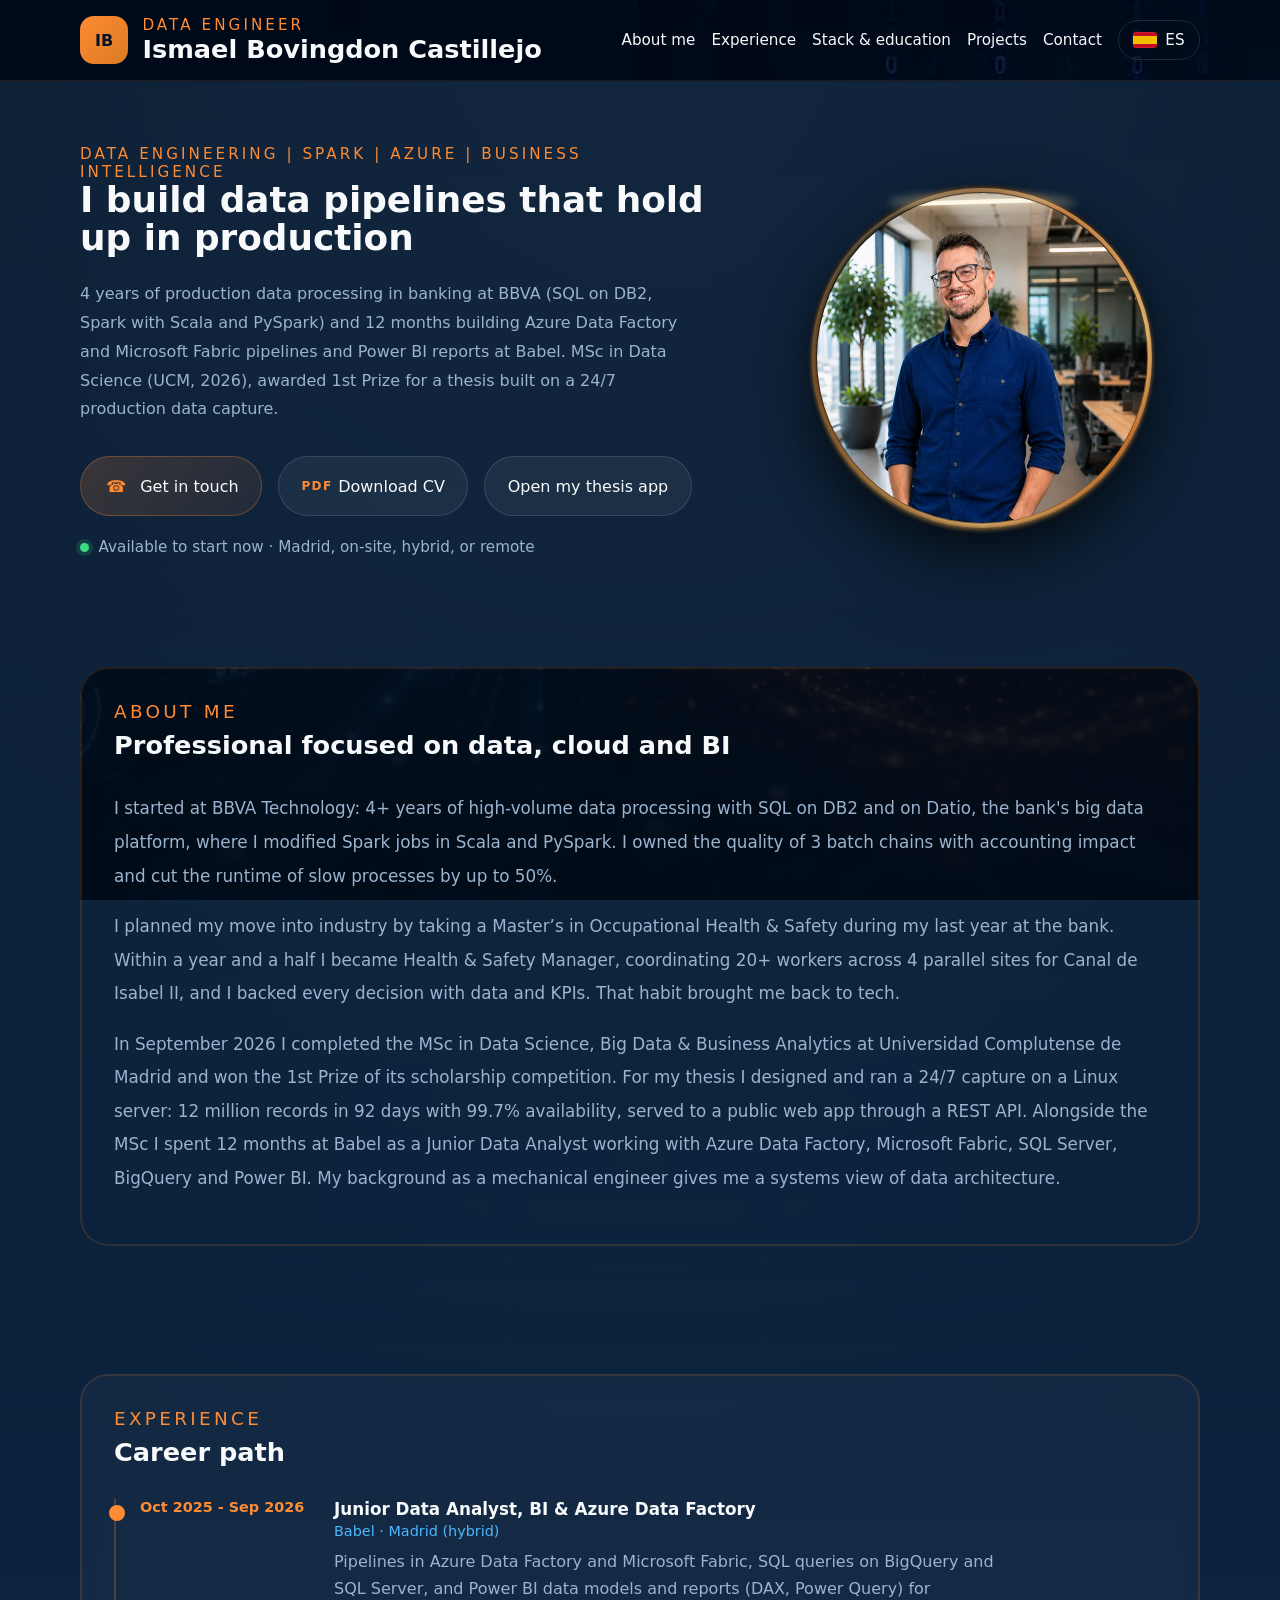
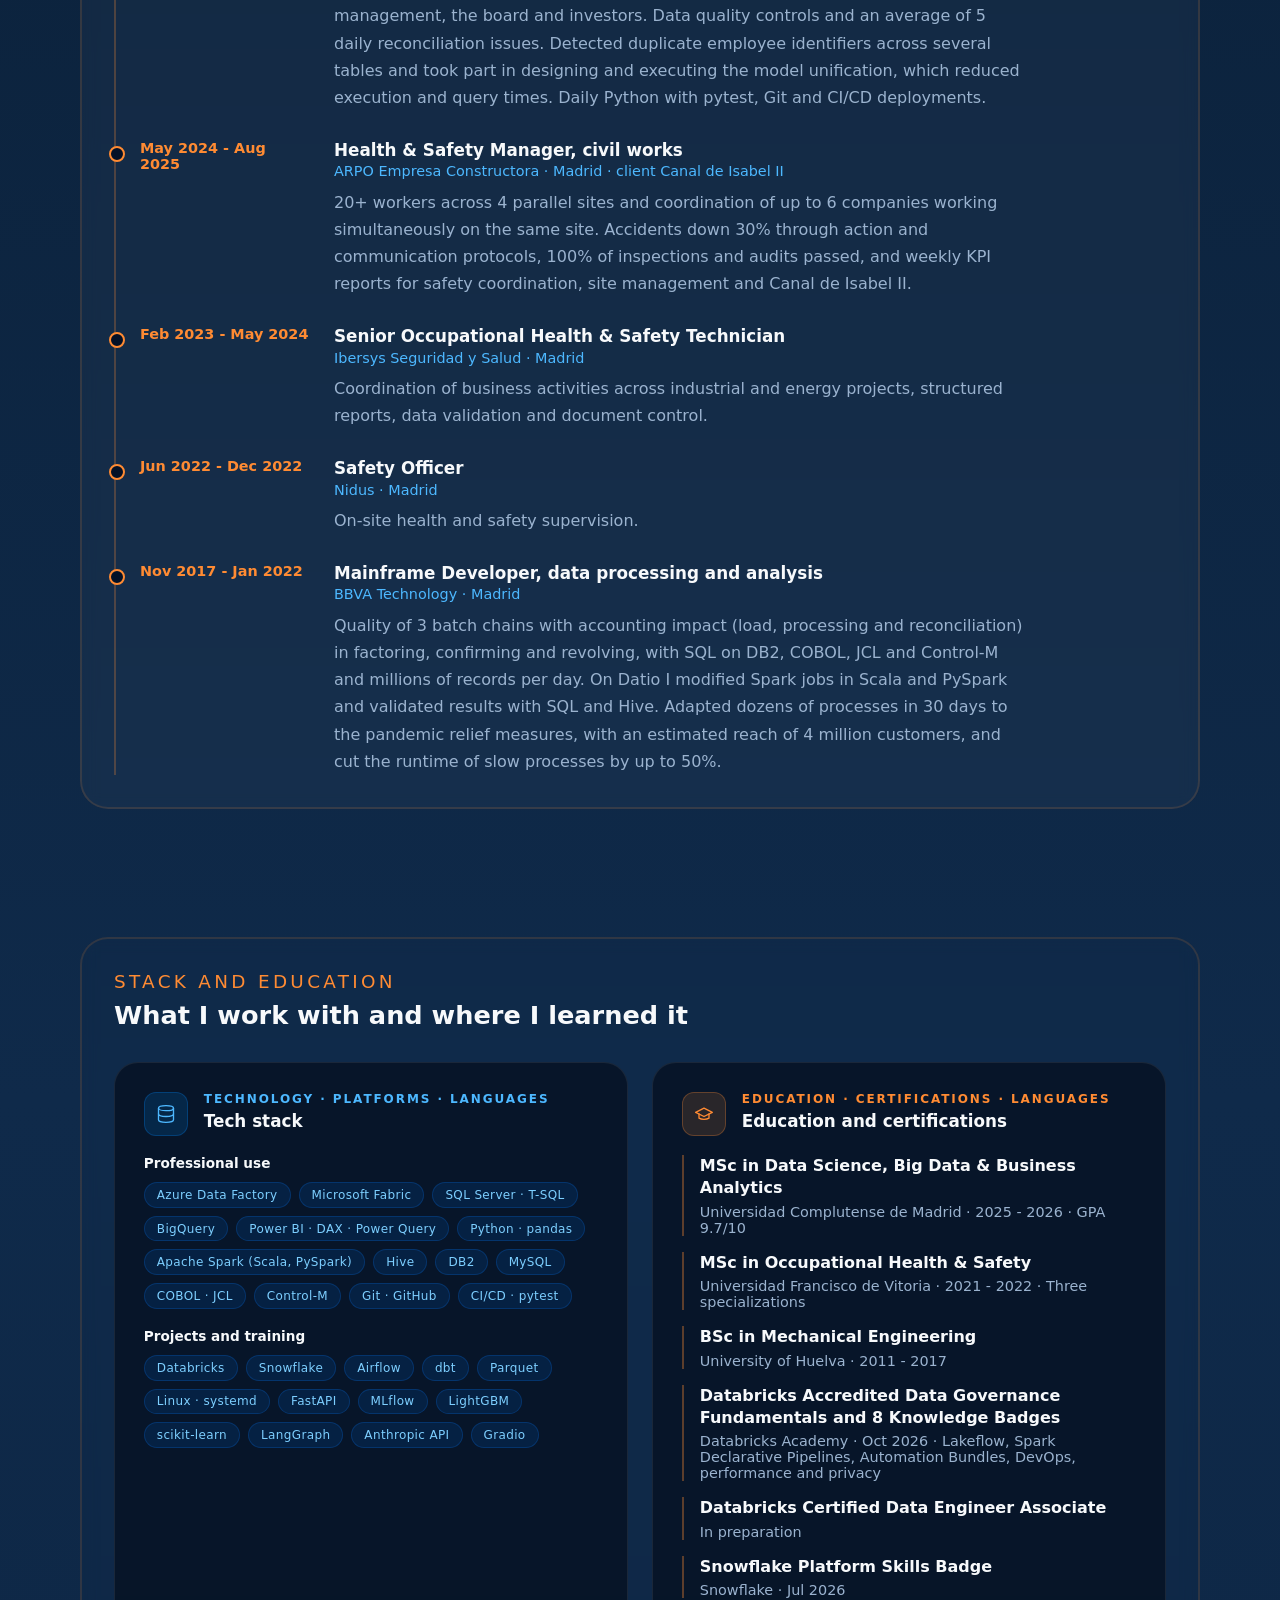
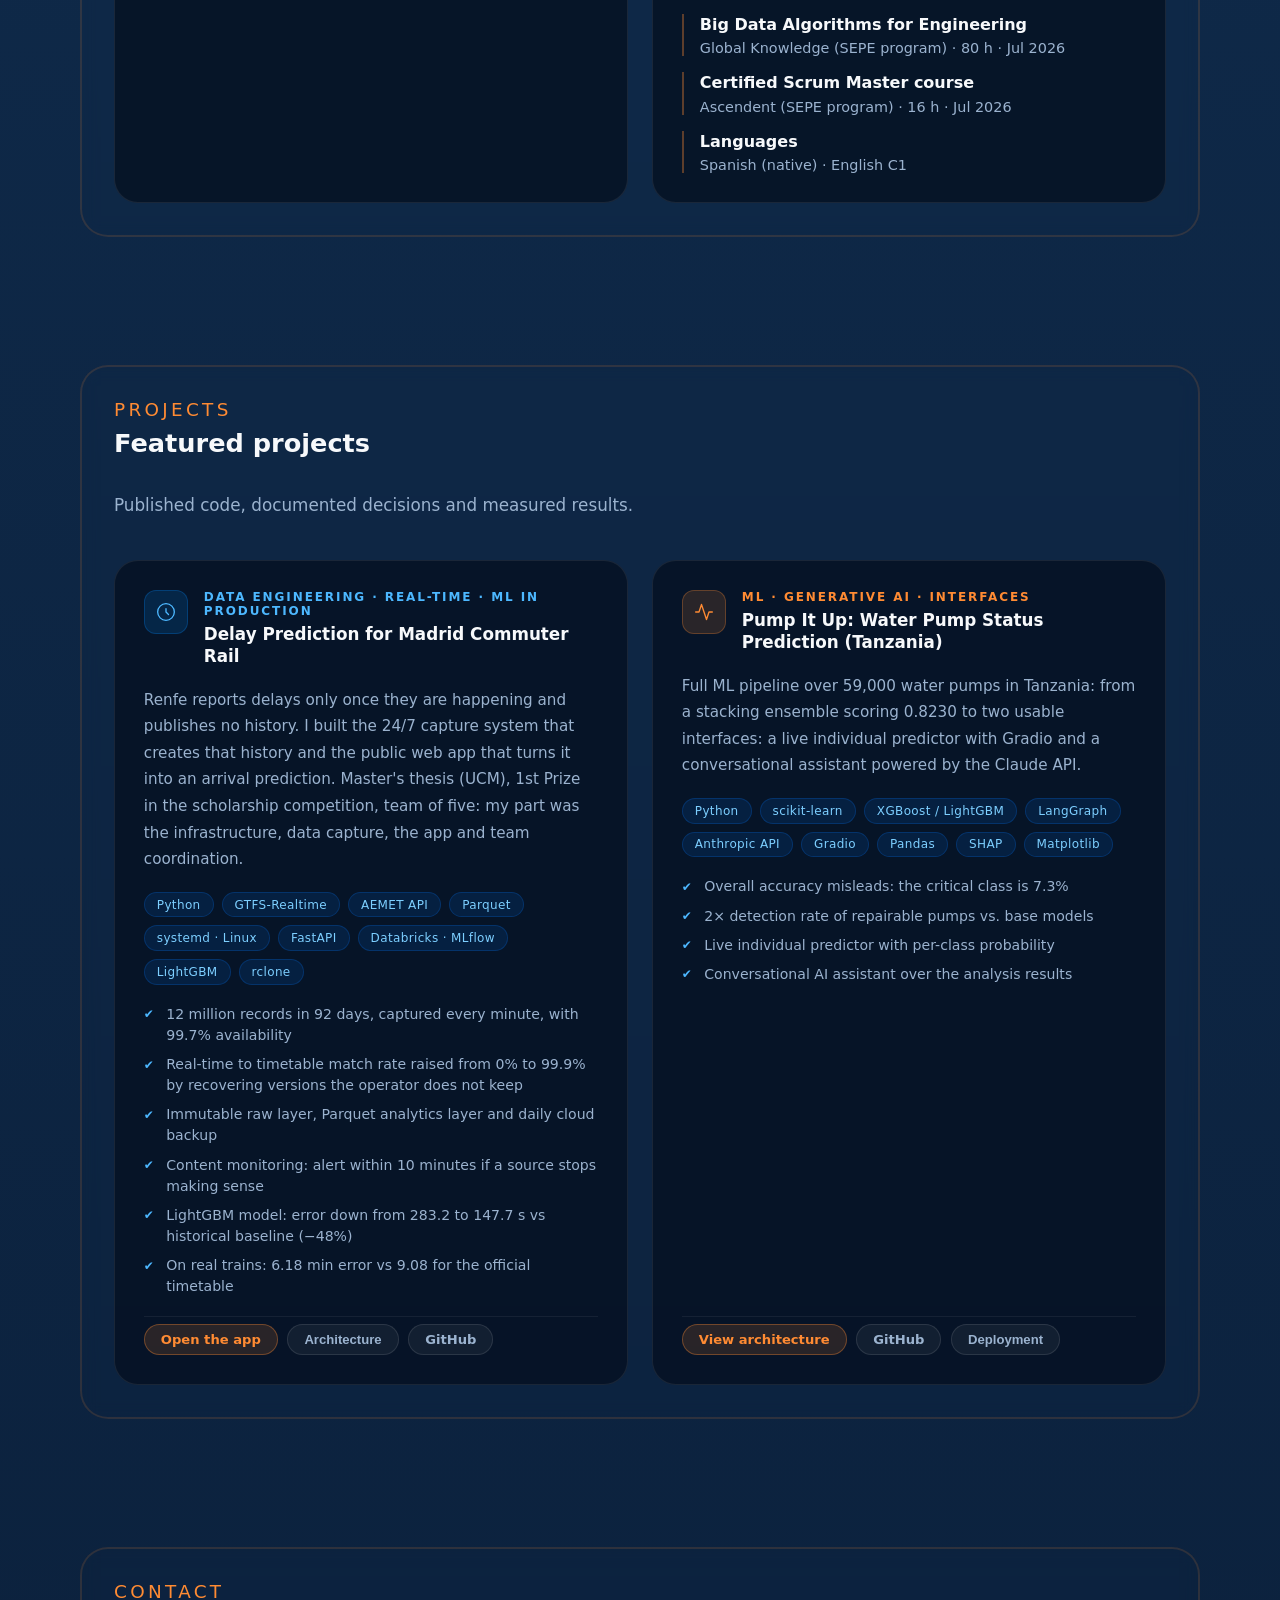
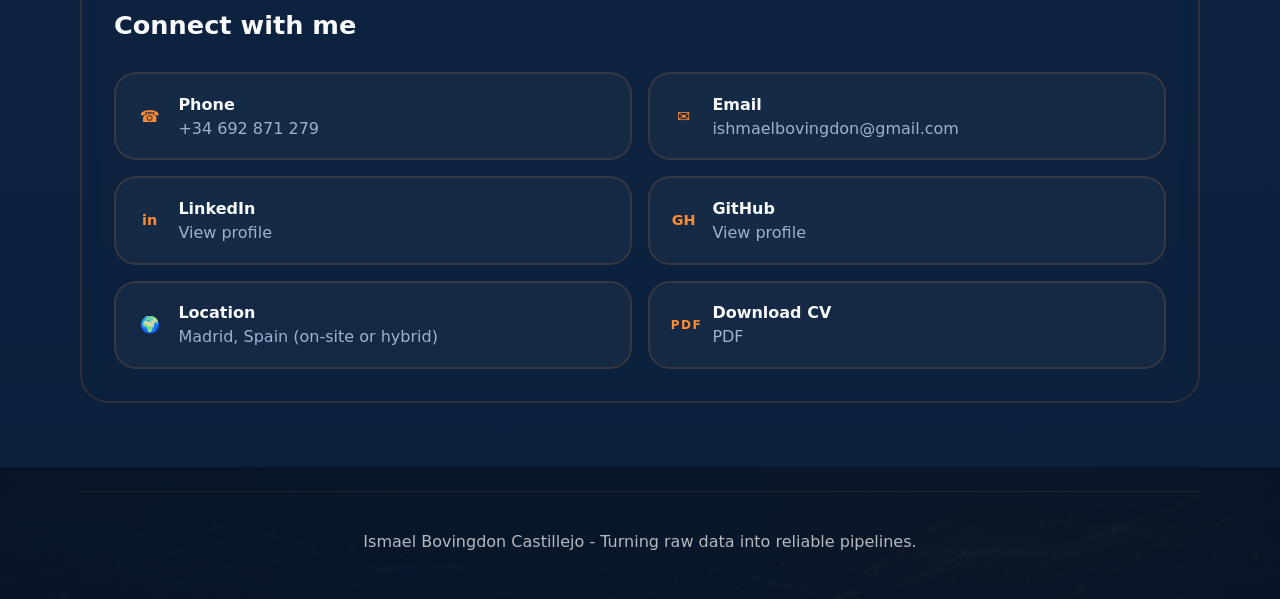
==== commit ae6e6237: "Update availability text to include remote option" ====
--- a/index-en.html
+++ b/index-en.html
@@ -80,7 +80,7 @@
               Open my thesis app
             </a>
           </div>
-          <p class="hero-note"><span class="hero-dot" aria-hidden="true"></span>Available to start now · Madrid, on-site or hybrid</p>
+          <p class="hero-note"><span class="hero-dot" aria-hidden="true"></span>Available to start now · Madrid, on-site, hybrid, or remote</p>
         </div>
 
         <div class="hero-visual">
